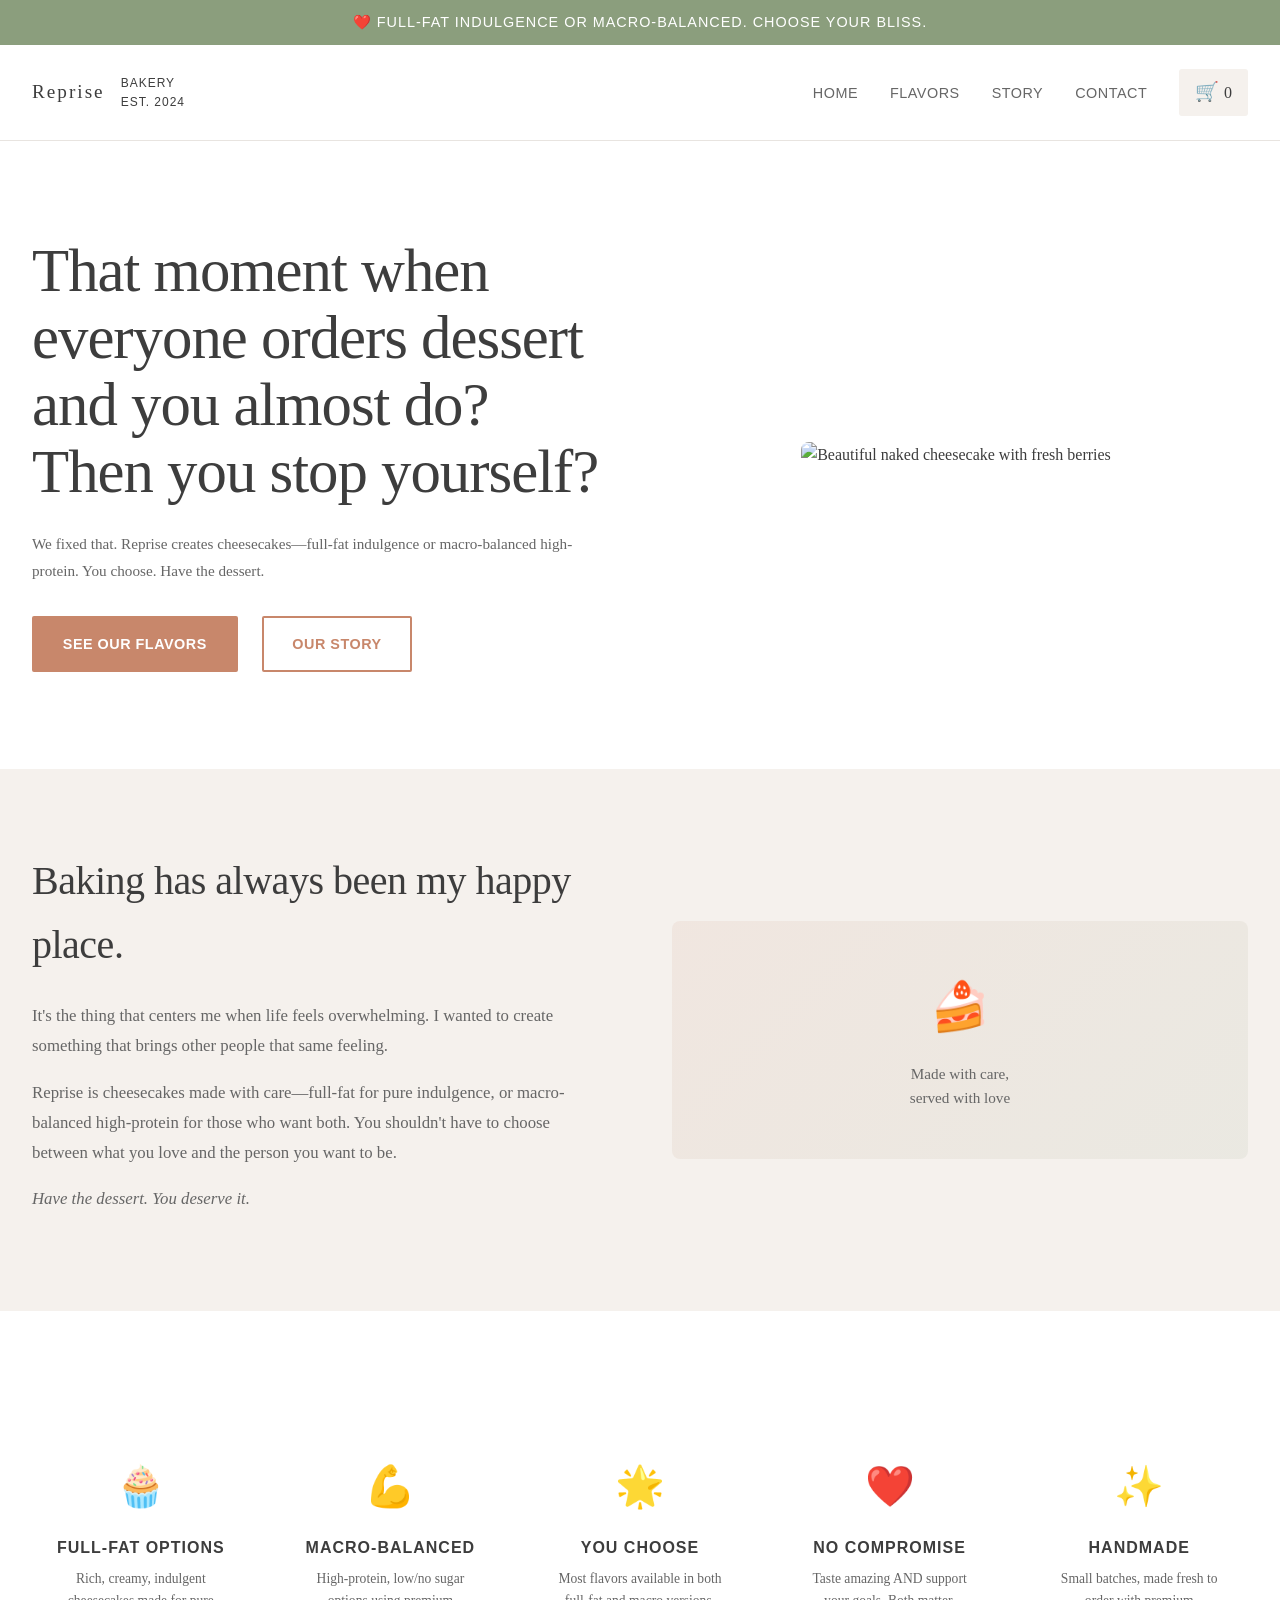
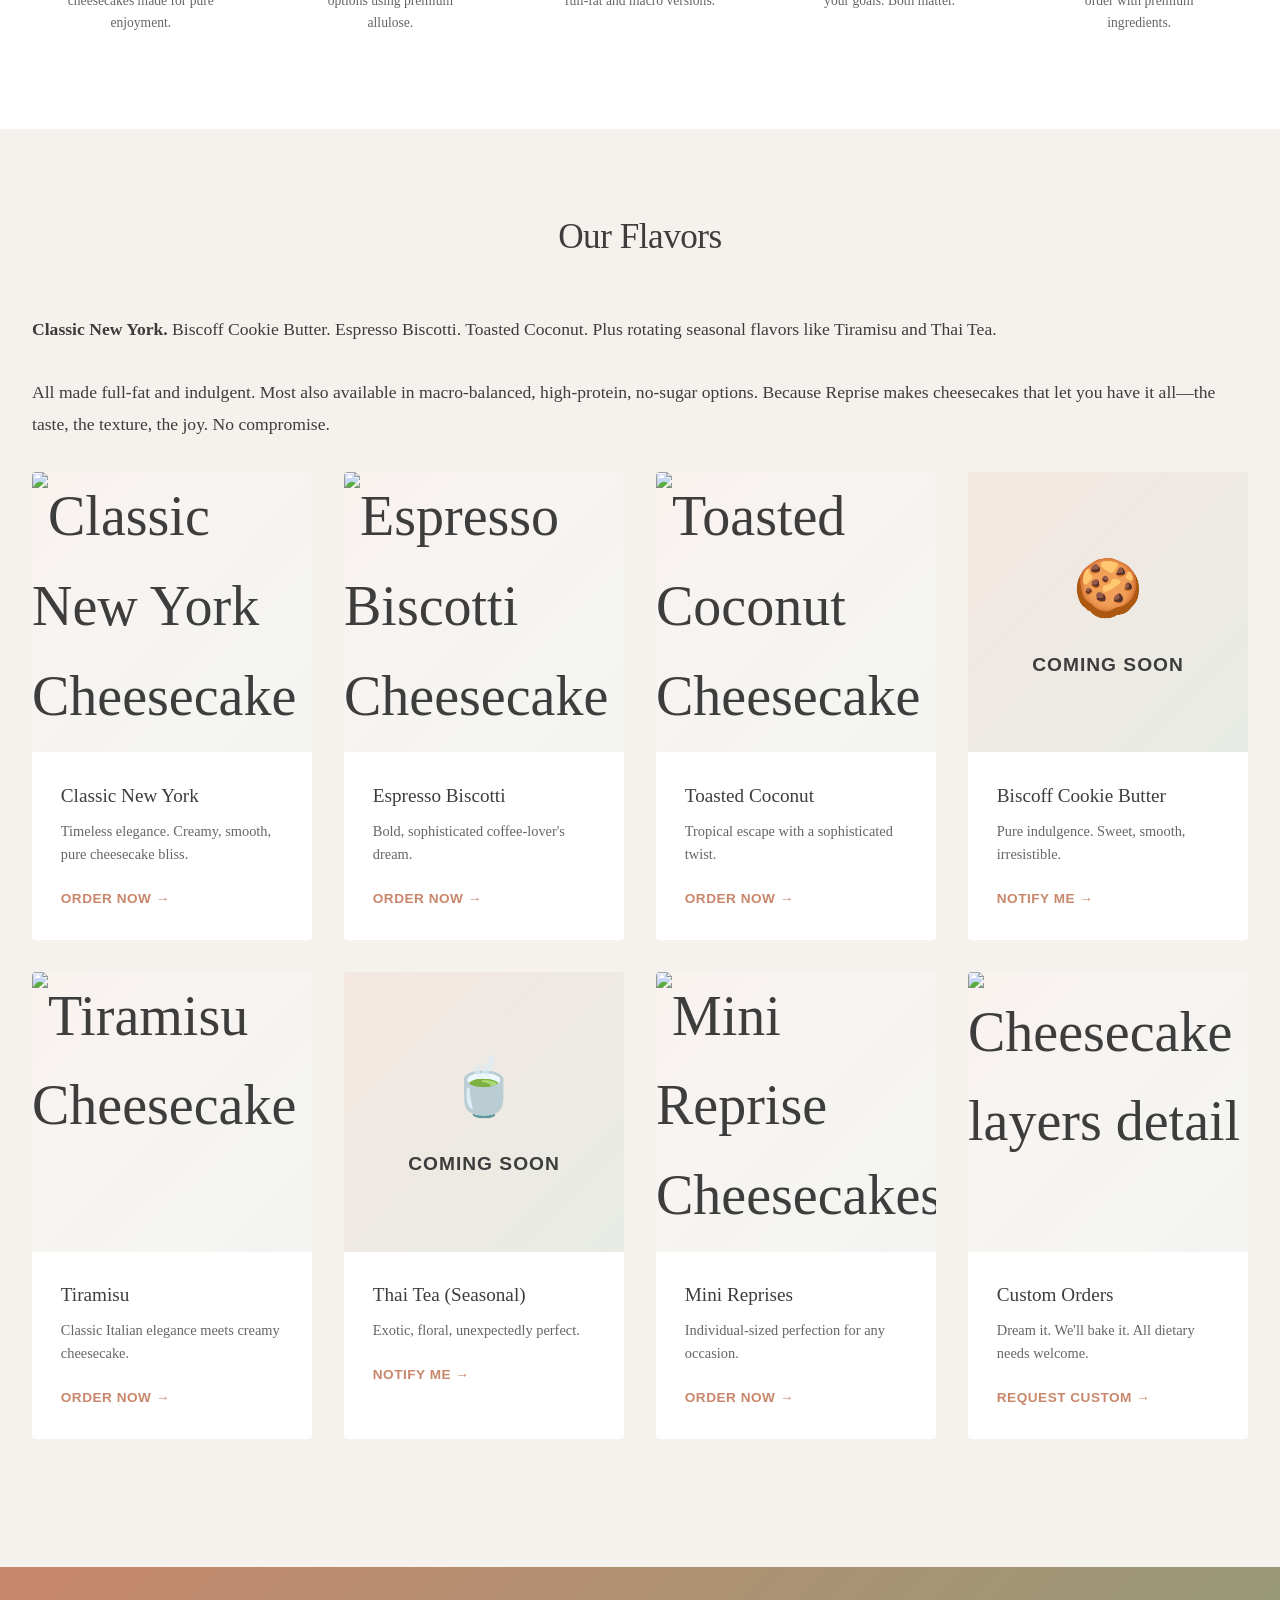
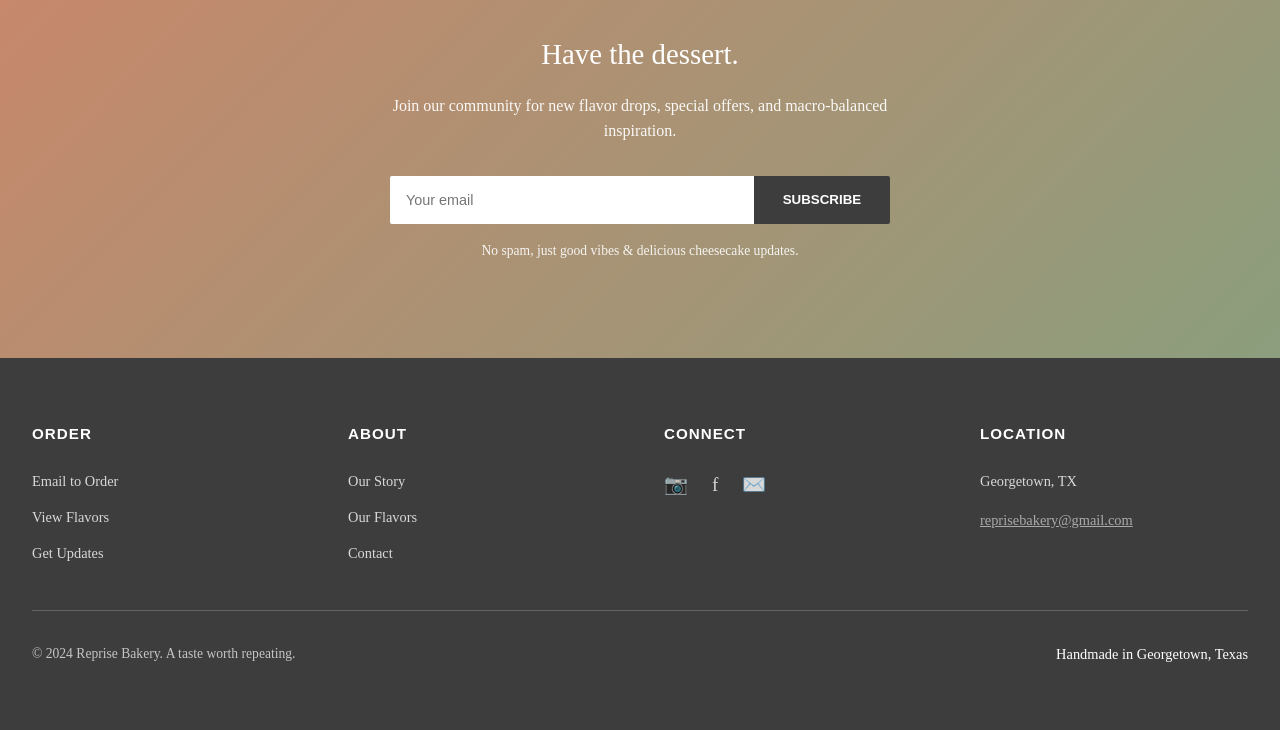
==== index.html @ 0ce5d976 "Fix: Reorganize files with correct folder structure and update image paths for GitHub Pages" ====
<!DOCTYPE html>
<html lang="en">
<head>
    <meta charset="UTF-8">
    <meta name="viewport" content="width=device-width, initial-scale=1.0">
    <title>Reprise Bakery - Macro-Balanced Cheesecakes | Georgetown, TX</title>
    <link href="https://fonts.googleapis.com/css2?family=Caveat:wght@400;700&family=Cormorant+Garamond:wght@300;400;600&family=DM+Sans:wght@400;500;600&display=swap" rel="stylesheet">
    <style>
        * {
            margin: 0;
            padding: 0;
            box-sizing: border-box;
        }

        :root {
            --cream: #F5F1ED;
            --light-sage: #A8B899;
            --sage: #8B9E7D;
            --rose-gold: #C8876B;
            --dark-brown: #3D3D3D;
            --white: #FFFFFF;
            --text-light: #666666;
            --border-light: #E8E4E0;
        }

        html {
            scroll-behavior: smooth;
        }

        body {
            font-family: 'Georgia', 'Garamond', serif;
            background-color: var(--cream);
            color: var(--dark-brown);
            line-height: 1.6;
        }

        /* Top Banner */
        .banner {
            background-color: var(--sage);
            color: var(--white);
            text-align: center;
            padding: 0.7rem;
            font-size: 0.9rem;
            letter-spacing: 1px;
            font-family: 'Trebuchet MS', sans-serif;
            text-transform: uppercase;
        }

        /* Navigation */
        nav {
            display: flex;
            justify-content: space-between;
            align-items: center;
            padding: 1.5rem 2rem;
            background-color: var(--white);
            border-bottom: 1px solid var(--border-light);
            position: sticky;
            top: 0;
            z-index: 100;
        }

        .logo-container {
            display: flex;
            align-items: center;
            gap: 1rem;
        }

        .logo {
            font-size: 1.2rem;
            font-weight: 300;
            letter-spacing: 2px;
            color: var(--dark-brown);
        }

        .logo-text {
            display: flex;
            flex-direction: column;
            font-size: 0.75rem;
            letter-spacing: 1px;
            font-family: 'Trebuchet MS', sans-serif;
        }

        nav ul {
            display: flex;
            list-style: none;
            gap: 2rem;
            align-items: center;
        }

        nav a {
            text-decoration: none;
            color: var(--text-light);
            font-size: 0.9rem;
            font-family: 'Trebuchet MS', sans-serif;
            font-weight: 500;
            letter-spacing: 0.5px;
            transition: color 0.3s ease;
            position: relative;
        }

        nav a:hover {
            color: var(--rose-gold);
        }

        .cart {
            display: flex;
            align-items: center;
            gap: 0.3rem;
            background-color: var(--cream);
            padding: 0.5rem 1rem;
            border-radius: 3px;
            cursor: pointer;
        }

        .cart-icon {
            font-size: 1.2rem;
        }

        /* Hero Section */
        .hero {
            display: grid;
            grid-template-columns: 1fr 1fr;
            align-items: center;
            gap: 3rem;
            padding: 4rem 2rem;
            max-width: 1400px;
            margin: 0 auto;
            background-color: var(--white);
        }

        .hero-text h1 {
            font-size: 3.8rem;
            font-weight: 300;
            line-height: 1.1;
            margin-bottom: 1.5rem;
            color: var(--dark-brown);
            letter-spacing: -1px;
        }

        .hero-text p {
            font-size: 0.95rem;
            color: var(--text-light);
            margin-bottom: 1.5rem;
            line-height: 1.8;
        }

        .hero-subtext {
            font-size: 0.9rem;
            font-style: italic;
            color: var(--rose-gold);
            margin-top: 1rem;
            font-family: 'Georgia', serif;
            font-weight: 300;
        }

        .hero-buttons {
            display: flex;
            gap: 1.5rem;
            margin-top: 2rem;
        }

        .btn {
            padding: 0.9rem 1.8rem;
            text-decoration: none;
            border: 2px solid;
            font-family: 'Trebuchet MS', sans-serif;
            font-weight: 600;
            font-size: 0.9rem;
            letter-spacing: 0.5px;
            cursor: pointer;
            transition: all 0.3s ease;
            border-radius: 2px;
            text-transform: uppercase;
            display: inline-block;
        }

        .btn-primary {
            background-color: var(--rose-gold);
            color: var(--white);
            border-color: var(--rose-gold);
        }

        .btn-primary:hover {
            background-color: var(--dark-brown);
            border-color: var(--dark-brown);
        }

        .btn-secondary {
            background-color: transparent;
            color: var(--rose-gold);
            border-color: var(--rose-gold);
        }

        .btn-secondary:hover {
            background-color: var(--rose-gold);
            color: var(--white);
        }

        .hero-image {
            position: relative;
            height: 500px;
            display: flex;
            align-items: center;
            justify-content: center;
        }

        .hero-image img {
            max-width: 100%;
            max-height: 100%;
            object-fit: contain;
            border-radius: 8px;
        }

        /* Story Section */
        .story-section {
            padding: 5rem 2rem;
            background-color: var(--cream);
            display: grid;
            grid-template-columns: 1fr 1fr;
            gap: 4rem;
            align-items: center;
            max-width: 1400px;
            margin: 0 auto;
        }

        .story-text h2 {
            font-size: 2.5rem;
            font-weight: 300;
            margin-bottom: 1.5rem;
            color: var(--dark-brown);
            letter-spacing: -0.5px;
        }

        .story-text p {
            color: var(--text-light);
            line-height: 1.8;
            margin-bottom: 1rem;
            font-size: 1.05rem;
        }

        .story-tagline {
            font-size: 0.95rem;
            color: var(--rose-gold);
            font-style: italic;
            margin-top: 1rem;
            font-family: 'Georgia', serif;
        }

        .story-accent {
            text-align: center;
            padding: 3rem;
            background: linear-gradient(135deg, rgba(200,135,107,0.1) 0%, rgba(139,158,125,0.1) 100%);
            border-radius: 8px;
        }

        /* Features Grid */
        .features {
            padding: 4rem 2rem;
            background-color: var(--white);
            max-width: 1400px;
            margin: 0 auto;
        }

        .features-grid {
            display: grid;
            grid-template-columns: repeat(5, 1fr);
            gap: 2rem;
            margin-top: 3rem;
        }

        .feature-box {
            text-align: center;
            padding: 2rem 1.5rem;
        }

        .feature-icon {
            font-size: 2.5rem;
            margin-bottom: 1rem;
        }

        .feature-box h3 {
            font-size: 1rem;
            font-weight: 600;
            text-transform: uppercase;
            letter-spacing: 1px;
            margin-bottom: 0.5rem;
            font-family: 'Trebuchet MS', sans-serif;
            color: var(--dark-brown);
        }

        .feature-box p {
            font-size: 0.85rem;
            color: var(--text-light);
            line-height: 1.6;
        }

        /* Products Section */
        .products-section {
            padding: 5rem 2rem;
            background-color: var(--cream);
        }

        .section-header {
            text-align: center;
            margin-bottom: 3rem;
            max-width: 700px;
            margin-left: auto;
            margin-right: auto;
        }

        .section-header h2 {
            font-size: 2.2rem;
            font-weight: 300;
            margin-bottom: 1.5rem;
            color: var(--dark-brown);
            letter-spacing: -0.5px;
        }

        .section-header p {
            font-size: 1rem;
            color: var(--text-light);
            line-height: 1.8;
        }

        .flavors-intro {
            font-size: 1.1rem;
            color: var(--dark-brown);
            line-height: 1.8;
            margin: 2rem 0;
        }

        .products-grid {
            display: grid;
            grid-template-columns: repeat(4, 1fr);
            gap: 2rem;
            max-width: 1400px;
            margin: 0 auto 3rem;
        }

        .product-card {
            background-color: var(--white);
            overflow: hidden;
            transition: transform 0.3s ease, box-shadow 0.3s ease;
            border-radius: 4px;
        }

        .product-card:hover {
            transform: translateY(-8px);
            box-shadow: 0 12px 30px rgba(0,0,0,0.1);
        }

        .product-image {
            width: 100%;
            height: 280px;
            background: linear-gradient(135deg, rgba(200,135,107,0.1) 0%, rgba(139,158,125,0.1) 100%);
            display: flex;
            align-items: center;
            justify-content: center;
            font-size: 3.5rem;
            overflow: hidden;
        }

        .product-image img {
            width: 100%;
            height: 100%;
            object-fit: cover;
        }

        .product-info {
            padding: 1.8rem;
        }

        .product-name {
            font-size: 1.2rem;
            font-weight: 400;
            color: var(--dark-brown);
            margin-bottom: 0.5rem;
        }

        .product-description {
            font-size: 0.9rem;
            color: var(--text-light);
            margin-bottom: 1.2rem;
            line-height: 1.6;
        }

        .product-link {
            color: var(--rose-gold);
            text-decoration: none;
            font-size: 0.85rem;
            font-family: 'Trebuchet MS', sans-serif;
            font-weight: 600;
            letter-spacing: 0.5px;
            text-transform: uppercase;
            transition: color 0.3s ease;
        }

        .product-link:hover {
            color: var(--dark-brown);
        }

        /* Newsletter Section */
        .newsletter {
            padding: 4rem 2rem;
            background: linear-gradient(135deg, var(--rose-gold) 0%, var(--sage) 100%);
            color: var(--white);
            text-align: center;
        }

        .newsletter-content {
            max-width: 500px;
            margin: 0 auto;
        }

        .newsletter h2 {
            font-size: 1.8rem;
            font-weight: 300;
            margin-bottom: 1rem;
        }

        .newsletter p {
            margin-bottom: 2rem;
            opacity: 0.95;
        }

        .newsletter-form {
            display: flex;
            gap: 0;
        }

        .newsletter-form input {
            flex: 1;
            padding: 1rem;
            border: none;
            border-radius: 2px 0 0 2px;
            font-size: 0.9rem;
            font-family: 'Trebuchet MS', sans-serif;
        }

        .newsletter-form button {
            padding: 1rem 1.8rem;
            background-color: var(--dark-brown);
            color: var(--white);
            border: none;
            border-radius: 0 2px 2px 0;
            cursor: pointer;
            font-weight: 600;
            font-family: 'Trebuchet MS', sans-serif;
            transition: background-color 0.3s ease;
        }

        .newsletter-form button:hover {
            background-color: rgba(0,0,0,0.8);
        }

        /* Footer */
        footer {
            background-color: var(--dark-brown);
            color: var(--white);
            padding: 4rem 2rem;
        }

        .footer-content {
            max-width: 1400px;
            margin: 0 auto;
            display: grid;
            grid-template-columns: repeat(4, 1fr);
            gap: 3rem;
            margin-bottom: 2rem;
        }

        .footer-section h4 {
            font-size: 0.95rem;
            text-transform: uppercase;
            letter-spacing: 1px;
            margin-bottom: 1.5rem;
            font-family: 'Trebuchet MS', sans-serif;
            font-weight: 600;
        }

        .footer-section ul {
            list-style: none;
        }

        .footer-section a {
            color: var(--white);
            text-decoration: none;
            font-size: 0.9rem;
            margin-bottom: 0.8rem;
            display: block;
            opacity: 0.8;
            transition: opacity 0.3s ease;
        }

        .footer-section a:hover {
            opacity: 1;
        }

        .footer-bottom {
            border-top: 1px solid rgba(255,255,255,0.2);
            padding-top: 2rem;
            display: flex;
            justify-content: space-between;
            align-items: center;
            max-width: 1400px;
            margin: 0 auto;
        }

        .footer-credit {
            font-size: 0.85rem;
            opacity: 0.7;
        }

        .social-links {
            display: flex;
            gap: 1.5rem;
        }

        .social-links a {
            color: var(--white);
            font-size: 1.2rem;
            transition: color 0.3s ease;
            text-decoration: none;
        }

        .social-links a:hover {
            color: var(--rose-gold);
        }

        /* Responsive */
        @media (max-width: 1024px) {
            .features-grid {
                grid-template-columns: repeat(3, 1fr);
            }

            .products-grid {
                grid-template-columns: repeat(2, 1fr);
            }

            .story-section {
                grid-template-columns: 1fr;
            }
        }

        @media (max-width: 768px) {
            nav ul {
                gap: 1rem;
                font-size: 0.85rem;
            }

            nav a {
                font-size: 0.8rem;
            }

            .hero {
                grid-template-columns: 1fr;
                padding: 2rem 1rem;
            }

            .hero-text h1 {
                font-size: 2.2rem;
            }

            .story-section {
                grid-template-columns: 1fr;
            }

            .features-grid {
                grid-template-columns: repeat(2, 1fr);
            }

            .products-grid {
                grid-template-columns: 1fr;
            }

            .footer-content {
                grid-template-columns: repeat(2, 1fr);
            }

            .newsletter-form {
                flex-direction: column;
            }

            .newsletter-form input,
            .newsletter-form button {
                border-radius: 2px;
            }
        }

        @media (max-width: 480px) {
            nav {
                flex-direction: column;
                gap: 1rem;
                padding: 1rem;
            }

            nav ul {
                flex-direction: column;
                gap: 0.5rem;
            }

            .hero-text h1 {
                font-size: 1.8rem;
            }

            .features-grid {
                grid-template-columns: 1fr;
            }

            .footer-content {
                grid-template-columns: 1fr;
            }

            .footer-bottom {
                flex-direction: column;
                gap: 1rem;
                text-align: center;
            }
        }
    </style>
</head>
<body>
    <!-- Banner -->
    <div class="banner">
        ❤️ FULL-FAT INDULGENCE OR MACRO-BALANCED. CHOOSE YOUR BLISS.
    </div>

    <!-- Navigation -->
    <nav>
        <div class="logo-container">
            <div class="logo">Reprise</div>
            <div class="logo-text">
                <span>BAKERY</span>
                <span>EST. 2024</span>
            </div>
        </div>
        <ul>
            <li><a href="#home">HOME</a></li>
            <li><a href="#flavors">FLAVORS</a></li>
            <li><a href="#story">STORY</a></li>
            <li><a href="#contact">CONTACT</a></li>
            <li><div class="cart"><span class="cart-icon">🛒</span> <span>0</span></div></li>
        </ul>
    </nav>

    <!-- Hero Section -->
    <section class="hero" id="home">
        <div class="hero-text">
            <h1>That moment when everyone orders dessert and you almost do?<br>Then you stop yourself?</h1>
            <p>We fixed that. Reprise creates cheesecakes—full-fat indulgence or macro-balanced high-protein. You choose. Have the dessert.</p>
            <div class="hero-buttons">
                <a href="#flavors" class="btn btn-primary">See Our Flavors</a>
                <a href="#story" class="btn btn-secondary">Our Story</a>
            </div>
        </div>
        <div class="hero-image">
            <img src="/reprise-bakery/images/hero-cheesecake.png" alt="Beautiful naked cheesecake with fresh berries">
        </div>
    </section>

    <!-- Story Section -->
    <section class="story-section" id="story">
        <div class="story-text">
            <h2>Baking has always been my happy place.</h2>
            <p>It's the thing that centers me when life feels overwhelming. I wanted to create something that brings other people that same feeling.</p>
            <p>Reprise is cheesecakes made with care—full-fat for pure indulgence, or macro-balanced high-protein for those who want both. You shouldn't have to choose between what you love and the person you want to be.</p>
            <p class="story-tagline">Have the dessert. You deserve it.</p>
        </div>
        <div class="story-accent">
            <div style="font-size: 3rem; margin-bottom: 1rem;">🍰</div>
            <p style="color: var(--text-light); font-size: 0.95rem;">Made with care,<br>served with love</p>
        </div>
    </section>

    <!-- Features Grid -->
    <section class="features">
        <div class="features-grid">
            <div class="feature-box">
                <div class="feature-icon">🧁</div>
                <h3>Full-Fat Options</h3>
                <p>Rich, creamy, indulgent cheesecakes made for pure enjoyment.</p>
            </div>
            <div class="feature-box">
                <div class="feature-icon">💪</div>
                <h3>Macro-Balanced</h3>
                <p>High-protein, low/no sugar options using premium allulose.</p>
            </div>
            <div class="feature-box">
                <div class="feature-icon">🌟</div>
                <h3>You Choose</h3>
                <p>Most flavors available in both full-fat and macro versions.</p>
            </div>
            <div class="feature-box">
                <div class="feature-icon">❤️</div>
                <h3>No Compromise</h3>
                <p>Taste amazing AND support your goals. Both matter.</p>
            </div>
            <div class="feature-box">
                <div class="feature-icon">✨</div>
                <h3>Handmade</h3>
                <p>Small batches, made fresh to order with premium ingredients.</p>
            </div>
        </div>
    </section>

    <!-- Products Section -->
    <section class="products-section" id="flavors">
        <div class="section-header">
            <h2>Our Flavors</h2>
        </div>

        <div class="flavors-intro">
            <strong>Classic New York.</strong> Biscoff Cookie Butter. Espresso Biscotti. Toasted Coconut. Plus rotating seasonal flavors like Tiramisu and Thai Tea.<br><br>
            All made full-fat and indulgent. Most also available in macro-balanced, high-protein, no-sugar options. Because Reprise makes cheesecakes that let you have it all—the taste, the texture, the joy. No compromise.
        </div>

        <div class="products-grid">
            <div class="product-card">
                <div class="product-image">
                    <img src="/reprise-bakery/images/classic-ny.jpg" alt="Classic New York Cheesecake">
                </div>
                <div class="product-info">
                    <div class="product-name">Classic New York</div>
                    <div class="product-description">Timeless elegance. Creamy, smooth, pure cheesecake bliss.</div>
                    <a href="mailto:reprisebakery@gmail.com" class="product-link">ORDER NOW →</a>
                </div>
            </div>

            <div class="product-card">
                <div class="product-image">
                    <img src="/reprise-bakery/images/espresso-biscotti.jpg" alt="Espresso Biscotti Cheesecake">
                </div>
                <div class="product-info">
                    <div class="product-name">Espresso Biscotti</div>
                    <div class="product-description">Bold, sophisticated coffee-lover's dream.</div>
                    <a href="mailto:reprisebakery@gmail.com" class="product-link">ORDER NOW →</a>
                </div>
            </div>

            <div class="product-card">
                <div class="product-image">
                    <img src="/reprise-bakery/images/toasted-coconut.jpg" alt="Toasted Coconut Cheesecake">
                </div>
                <div class="product-info">
                    <div class="product-name">Toasted Coconut</div>
                    <div class="product-description">Tropical escape with a sophisticated twist.</div>
                    <a href="mailto:reprisebakery@gmail.com" class="product-link">ORDER NOW →</a>
                </div>
            </div>

            <div class="product-card">
                <div class="product-image" style="background: linear-gradient(135deg, rgba(200,135,107,0.2) 0%, rgba(139,158,125,0.2) 100%); display: flex; flex-direction: column; align-items: center; justify-content: center; gap: 1rem;">
                    <div style="font-size: 3.5rem;">🍪</div>
                    <div style="font-size: 1.2rem; font-weight: 600; color: var(--dark-brown); text-align: center; font-family: 'Trebuchet MS', sans-serif; letter-spacing: 1px;">COMING SOON</div>
                </div>
                <div class="product-info">
                    <div class="product-name">Biscoff Cookie Butter</div>
                    <div class="product-description">Pure indulgence. Sweet, smooth, irresistible.</div>
                    <a href="mailto:reprisebakery@gmail.com" class="product-link">NOTIFY ME →</a>
                </div>
            </div>

            <div class="product-card">
                <div class="product-image">
                    <img src="/reprise-bakery/images/tiramisu.jpg" alt="Tiramisu Cheesecake">
                </div>
                <div class="product-info">
                    <div class="product-name">Tiramisu</div>
                    <div class="product-description">Classic Italian elegance meets creamy cheesecake.</div>
                    <a href="mailto:reprisebakery@gmail.com" class="product-link">ORDER NOW →</a>
                </div>
            </div>

            <div class="product-card">
                <div class="product-image" style="background: linear-gradient(135deg, rgba(200,135,107,0.2) 0%, rgba(139,158,125,0.2) 100%); display: flex; flex-direction: column; align-items: center; justify-content: center; gap: 1rem;">
                    <div style="font-size: 3.5rem;">🍵</div>
                    <div style="font-size: 1.2rem; font-weight: 600; color: var(--dark-brown); text-align: center; font-family: 'Trebuchet MS', sans-serif; letter-spacing: 1px;">COMING SOON</div>
                </div>
                <div class="product-info">
                    <div class="product-name">Thai Tea (Seasonal)</div>
                    <div class="product-description">Exotic, floral, unexpectedly perfect.</div>
                    <a href="mailto:reprisebakery@gmail.com" class="product-link">NOTIFY ME →</a>
                </div>
            </div>

            <div class="product-card">
                <div class="product-image">
                    <img src="/reprise-bakery/images/minis.jpg" alt="Mini Reprise Cheesecakes">
                </div>
                <div class="product-info">
                    <div class="product-name">Mini Reprises</div>
                    <div class="product-description">Individual-sized perfection for any occasion.</div>
                    <a href="mailto:reprisebakery@gmail.com" class="product-link">ORDER NOW →</a>
                </div>
            </div>

            <div class="product-card">
                <div class="product-image">
                    <img src="/reprise-bakery/images/texture-close-up.jpg" alt="Cheesecake layers detail">
                </div>
                <div class="product-info">
                    <div class="product-name">Custom Orders</div>
                    <div class="product-description">Dream it. We'll bake it. All dietary needs welcome.</div>
                    <a href="mailto:reprisebakery@gmail.com" class="product-link">REQUEST CUSTOM →</a>
                </div>
            </div>
        </div>
    </section>

    <!-- Newsletter -->
    <section class="newsletter" id="contact">
        <div class="newsletter-content">
            <h2>Have the dessert.</h2>
            <p>Join our community for new flavor drops, special offers, and macro-balanced inspiration.</p>
            <form class="newsletter-form" onsubmit="event.preventDefault(); alert('Thank you for subscribing! Check your email.'); this.reset();">
                <input type="email" placeholder="Your email" required>
                <button type="submit">SUBSCRIBE</button>
            </form>
            <p style="font-size: 0.85rem; margin-top: 1rem; opacity: 0.9;">No spam, just good vibes & delicious cheesecake updates.</p>
        </div>
    </section>

    <!-- Footer -->
    <footer>
        <div class="footer-content">
            <div class="footer-section">
                <h4>ORDER</h4>
                <ul>
                    <li><a href="mailto:reprisebakery@gmail.com">Email to Order</a></li>
                    <li><a href="#flavors">View Flavors</a></li>
                    <li><a href="#contact">Get Updates</a></li>
                </ul>
            </div>
            <div class="footer-section">
                <h4>ABOUT</h4>
                <ul>
                    <li><a href="#story">Our Story</a></li>
                    <li><a href="#flavors">Our Flavors</a></li>
                    <li><a href="mailto:reprisebakery@gmail.com">Contact</a></li>
                </ul>
            </div>
            <div class="footer-section">
                <h4>CONNECT</h4>
                <div class="social-links">
                    <a href="https://instagram.com/reprisebakery" target="_blank" title="Instagram">📷</a>
                    <a href="https://facebook.com/reprisebakery" target="_blank" title="Facebook">f</a>
                    <a href="mailto:reprisebakery@gmail.com" title="Email">✉️</a>
                </div>
            </div>
            <div class="footer-section">
                <h4>LOCATION</h4>
                <p style="font-size: 0.9rem; opacity: 0.8;">Georgetown, TX</p>
                <p style="font-size: 0.85rem; opacity: 0.7; margin-top: 1rem;">
                    <a href="mailto:reprisebakery@gmail.com" style="color: var(--white); text-decoration: underline;">reprisebakery@gmail.com</a>
                </p>
            </div>
        </div>

        <div class="footer-bottom">
            <div class="footer-credit">© 2024 Reprise Bakery. A taste worth repeating.</div>
            <div style="font-size: 0.9rem;">Handmade in Georgetown, Texas</div>
        </div>
    </footer>

</body>
</html>
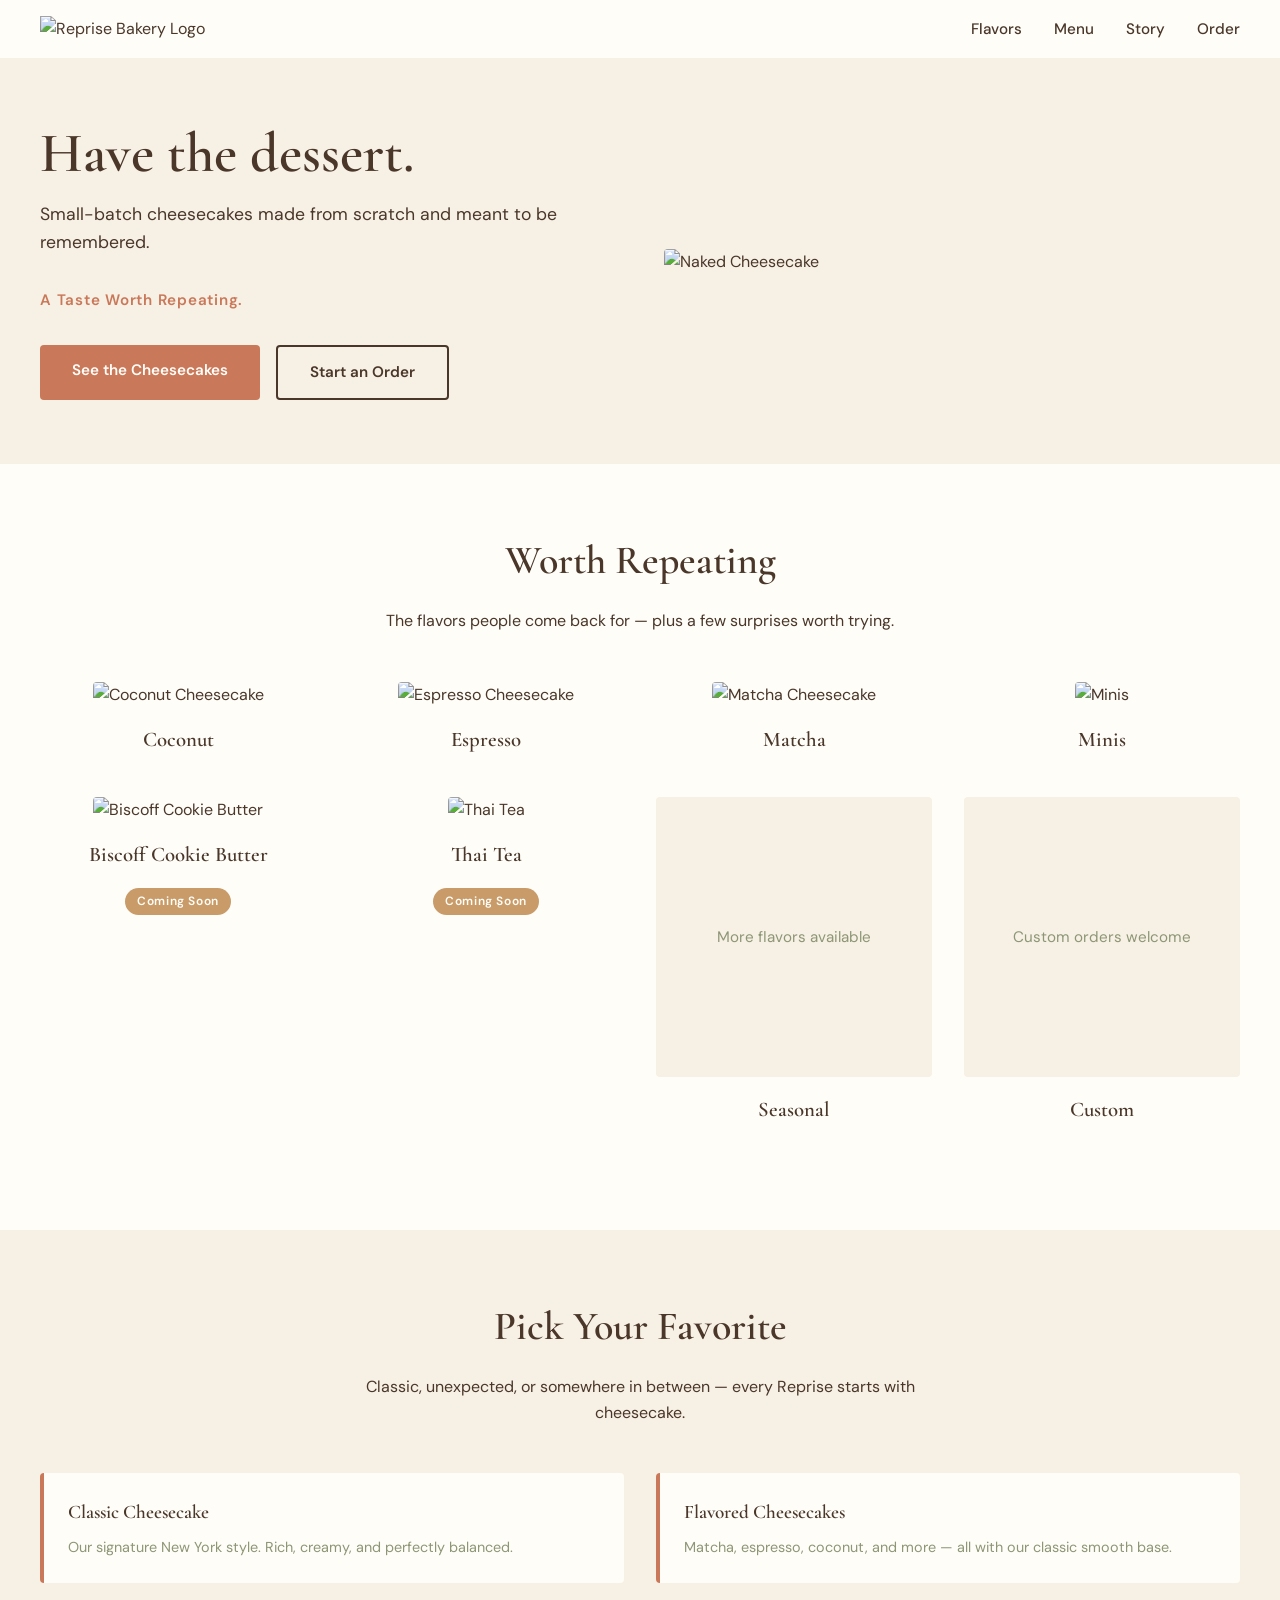
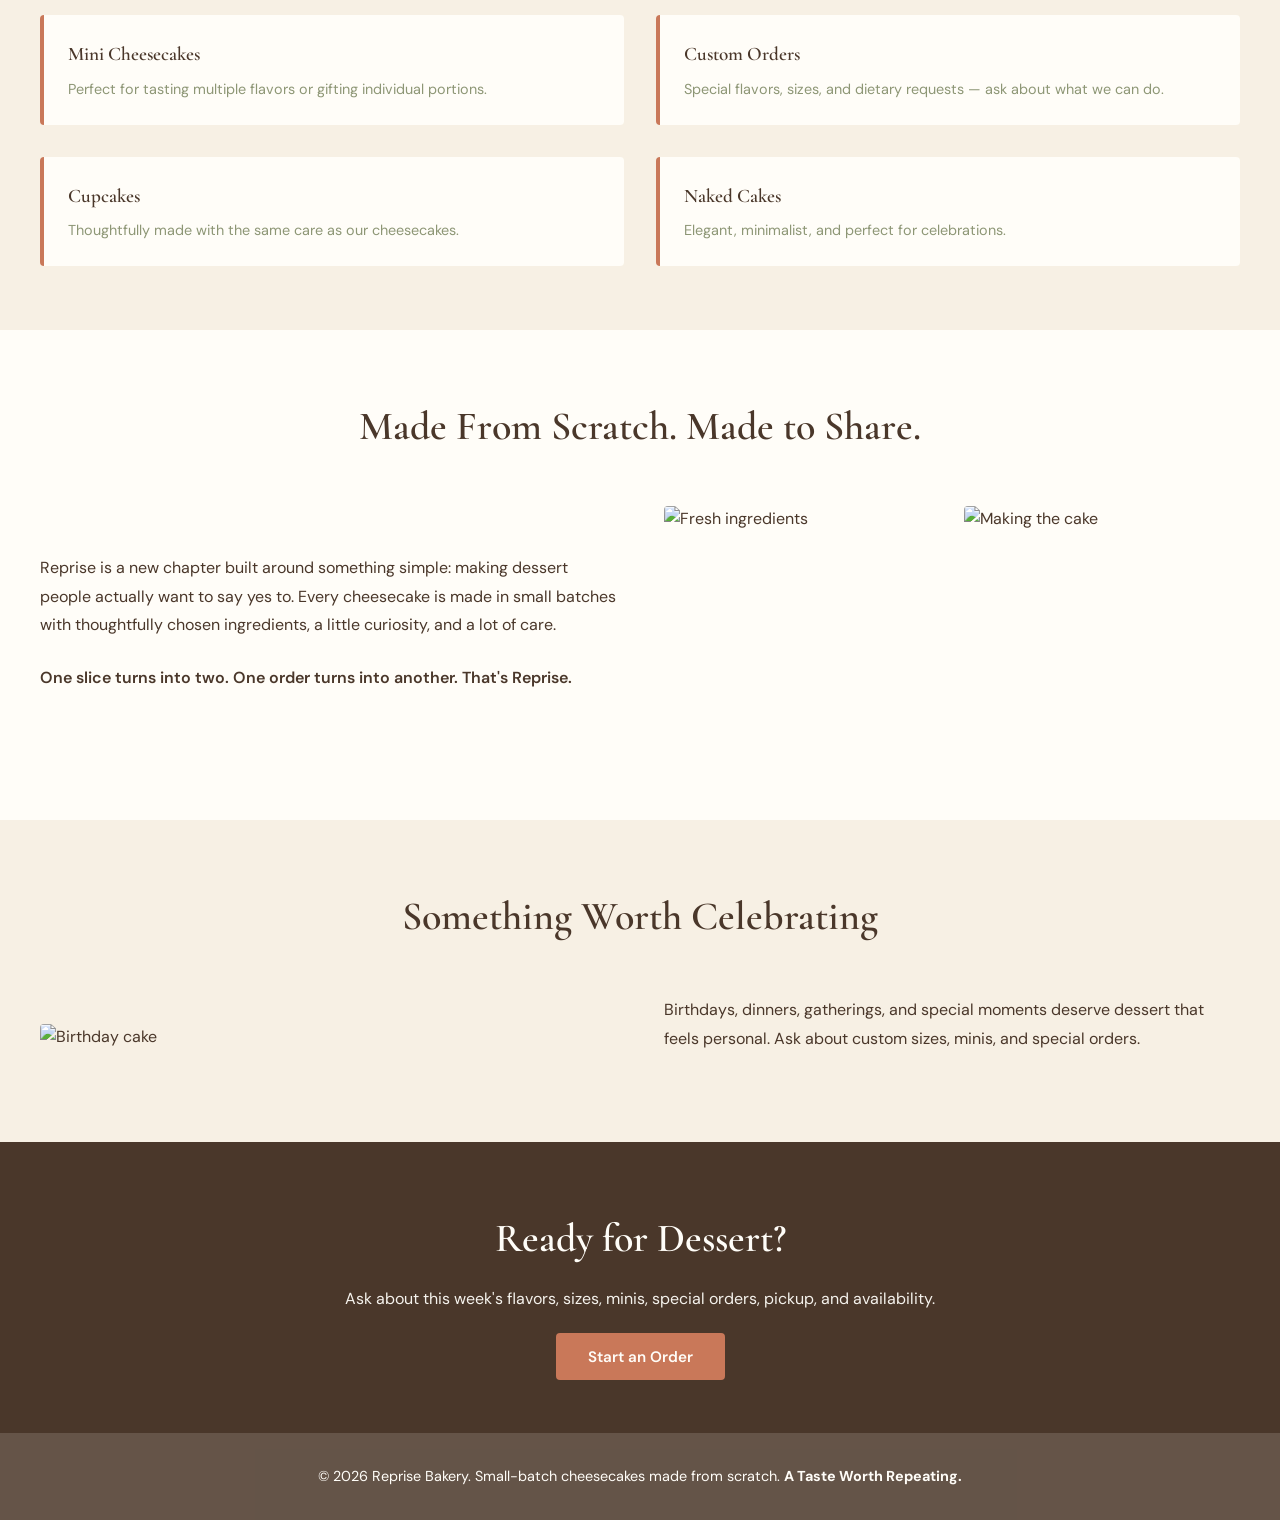
==== commit 71a7ea6e: "Add files via upload" ====
--- a/index.html
+++ b/index.html
@@ -3,864 +3,632 @@
 <head>
     <meta charset="UTF-8">
     <meta name="viewport" content="width=device-width, initial-scale=1.0">
-    <title>Reprise Bakery - Macro-Balanced Cheesecakes | Georgetown, TX</title>
-    <link href="https://fonts.googleapis.com/css2?family=Caveat:wght@400;700&family=Cormorant+Garamond:wght@300;400;600&family=DM+Sans:wght@400;500;600&display=swap" rel="stylesheet">
+    <title>Reprise Bakery | Small-Batch Cheesecakes</title>
+    <link rel="preconnect" href="https://fonts.googleapis.com">
+    <link rel="preconnect" href="https://fonts.gstatic.com" crossorigin>
+    <link href="https://fonts.googleapis.com/css2?family=Cormorant+Garamond:wght@500;600&family=DM+Sans:wght@400;500;600&display=swap" rel="stylesheet">
     <style>
+        :root {
+            --reprise-brown: #4A372A;
+            --reprise-terracotta: #C97859;
+            --reprise-sage: #8D9675;
+            --reprise-caramel: #C89B68;
+            --reprise-cream: #F7F0E4;
+            --reprise-white: #FFFDF8;
+        }
+
         * {
             margin: 0;
             padding: 0;
             box-sizing: border-box;
         }
 
-        :root {
-            --cream: #F5F1ED;
-            --light-sage: #A8B899;
-            --sage: #8B9E7D;
-            --rose-gold: #C8876B;
-            --dark-brown: #3D3D3D;
-            --white: #FFFFFF;
-            --text-light: #666666;
-            --border-light: #E8E4E0;
-        }
-
-        html {
-            scroll-behavior: smooth;
-        }
-
         body {
-            font-family: 'Georgia', 'Garamond', serif;
-            background-color: var(--cream);
-            color: var(--dark-brown);
+            font-family: 'DM Sans', sans-serif;
+            color: var(--reprise-brown);
+            background-color: var(--reprise-white);
             line-height: 1.6;
         }
 
-        /* Top Banner */
-        .banner {
-            background-color: var(--sage);
-            color: var(--white);
-            text-align: center;
-            padding: 0.7rem;
-            font-size: 0.9rem;
-            letter-spacing: 1px;
-            font-family: 'Trebuchet MS', sans-serif;
-            text-transform: uppercase;
-        }
-
-        /* Navigation */
+        /* HEADER & NAVIGATION */
+        header {
+            background-color: var(--reprise-white);
+            border-bottom: 1px solid var(--reprise-cream);
+            padding: 1rem 2rem;
+            position: sticky;
+            top: 0;
+            z-index: 100;
+        }
+
         nav {
+            max-width: 1200px;
+            margin: 0 auto;
             display: flex;
             justify-content: space-between;
             align-items: center;
-            padding: 1.5rem 2rem;
-            background-color: var(--white);
-            border-bottom: 1px solid var(--border-light);
-            position: sticky;
-            top: 0;
-            z-index: 100;
-        }
-
-        .logo-container {
+        }
+
+        .logo img {
+            height: 60px;
+            width: auto;
+        }
+
+        .nav-links {
             display: flex;
-            align-items: center;
-            gap: 1rem;
-        }
-
-        .logo {
-            font-size: 1.2rem;
-            font-weight: 300;
-            letter-spacing: 2px;
-            color: var(--dark-brown);
-        }
-
-        .logo-text {
-            display: flex;
-            flex-direction: column;
-            font-size: 0.75rem;
-            letter-spacing: 1px;
-            font-family: 'Trebuchet MS', sans-serif;
-        }
-
-        nav ul {
-            display: flex;
+            gap: 2rem;
             list-style: none;
-            gap: 2rem;
-            align-items: center;
-        }
-
-        nav a {
+        }
+
+        .nav-links a {
             text-decoration: none;
-            color: var(--text-light);
-            font-size: 0.9rem;
-            font-family: 'Trebuchet MS', sans-serif;
+            color: var(--reprise-brown);
             font-weight: 500;
-            letter-spacing: 0.5px;
+            font-size: 0.95rem;
             transition: color 0.3s ease;
-            position: relative;
-        }
-
-        nav a:hover {
-            color: var(--rose-gold);
-        }
-
-        .cart {
-            display: flex;
-            align-items: center;
-            gap: 0.3rem;
-            background-color: var(--cream);
-            padding: 0.5rem 1rem;
-            border-radius: 3px;
-            cursor: pointer;
-        }
-
-        .cart-icon {
-            font-size: 1.2rem;
-        }
-
-        /* Hero Section */
+        }
+
+        .nav-links a:hover {
+            color: var(--reprise-terracotta);
+        }
+
+        /* HERO SECTION */
         .hero {
+            background-color: var(--reprise-cream);
+            padding: 4rem 2rem;
+        }
+
+        .hero-container {
+            max-width: 1200px;
+            margin: 0 auto;
             display: grid;
             grid-template-columns: 1fr 1fr;
+            gap: 3rem;
             align-items: center;
-            gap: 3rem;
-            padding: 4rem 2rem;
-            max-width: 1400px;
-            margin: 0 auto;
-            background-color: var(--white);
         }
 
         .hero-text h1 {
-            font-size: 3.8rem;
-            font-weight: 300;
+            font-family: 'Cormorant Garamond', serif;
+            font-size: 3.5rem;
+            font-weight: 600;
+            color: var(--reprise-brown);
+            margin-bottom: 1rem;
             line-height: 1.1;
-            margin-bottom: 1.5rem;
-            color: var(--dark-brown);
-            letter-spacing: -1px;
         }
 
         .hero-text p {
+            font-size: 1.1rem;
+            color: var(--reprise-brown);
+            margin-bottom: 2rem;
+            font-weight: 400;
+        }
+
+        .brand-line {
             font-size: 0.95rem;
-            color: var(--text-light);
-            margin-bottom: 1.5rem;
-            line-height: 1.8;
-        }
-
-        .hero-subtext {
-            font-size: 0.9rem;
-            font-style: italic;
-            color: var(--rose-gold);
-            margin-top: 1rem;
-            font-family: 'Georgia', serif;
-            font-weight: 300;
-        }
-
-        .hero-buttons {
+            color: var(--reprise-terracotta);
+            font-weight: 600;
+            letter-spacing: 0.05em;
+            margin-bottom: 2rem;
+        }
+
+        .hero-ctas {
             display: flex;
-            gap: 1.5rem;
-            margin-top: 2rem;
+            gap: 1rem;
         }
 
         .btn {
-            padding: 0.9rem 1.8rem;
+            padding: 0.85rem 2rem;
             text-decoration: none;
-            border: 2px solid;
-            font-family: 'Trebuchet MS', sans-serif;
-            font-weight: 600;
-            font-size: 0.9rem;
-            letter-spacing: 0.5px;
+            font-weight: 600;
+            font-size: 0.95rem;
+            border: none;
             cursor: pointer;
             transition: all 0.3s ease;
-            border-radius: 2px;
-            text-transform: uppercase;
-            display: inline-block;
+            border-radius: 4px;
         }
 
         .btn-primary {
-            background-color: var(--rose-gold);
-            color: var(--white);
-            border-color: var(--rose-gold);
+            background-color: var(--reprise-terracotta);
+            color: var(--reprise-white);
         }
 
         .btn-primary:hover {
-            background-color: var(--dark-brown);
-            border-color: var(--dark-brown);
+            background-color: #b86845;
+            transform: translateY(-2px);
         }
 
         .btn-secondary {
             background-color: transparent;
-            color: var(--rose-gold);
-            border-color: var(--rose-gold);
+            color: var(--reprise-brown);
+            border: 2px solid var(--reprise-brown);
         }
 
         .btn-secondary:hover {
-            background-color: var(--rose-gold);
-            color: var(--white);
-        }
-
-        .hero-image {
-            position: relative;
-            height: 500px;
-            display: flex;
-            align-items: center;
-            justify-content: center;
+            background-color: var(--reprise-brown);
+            color: var(--reprise-white);
         }
 
         .hero-image img {
-            max-width: 100%;
-            max-height: 100%;
-            object-fit: contain;
-            border-radius: 8px;
-        }
-
-        /* Story Section */
-        .story-section {
-            padding: 5rem 2rem;
-            background-color: var(--cream);
-            display: grid;
-            grid-template-columns: 1fr 1fr;
-            gap: 4rem;
-            align-items: center;
-            max-width: 1400px;
+            width: 100%;
+            height: auto;
+            border-radius: 4px;
+        }
+
+        /* FEATURED FLAVORS SECTION */
+        section {
+            padding: 4rem 2rem;
+        }
+
+        .section-container {
+            max-width: 1200px;
             margin: 0 auto;
-        }
-
-        .story-text h2 {
-            font-size: 2.5rem;
-            font-weight: 300;
-            margin-bottom: 1.5rem;
-            color: var(--dark-brown);
-            letter-spacing: -0.5px;
-        }
-
-        .story-text p {
-            color: var(--text-light);
-            line-height: 1.8;
-            margin-bottom: 1rem;
-            font-size: 1.05rem;
-        }
-
-        .story-tagline {
-            font-size: 0.95rem;
-            color: var(--rose-gold);
-            font-style: italic;
-            margin-top: 1rem;
-            font-family: 'Georgia', serif;
-        }
-
-        .story-accent {
-            text-align: center;
-            padding: 3rem;
-            background: linear-gradient(135deg, rgba(200,135,107,0.1) 0%, rgba(139,158,125,0.1) 100%);
-            border-radius: 8px;
-        }
-
-        /* Features Grid */
-        .features {
-            padding: 4rem 2rem;
-            background-color: var(--white);
-            max-width: 1400px;
-            margin: 0 auto;
-        }
-
-        .features-grid {
-            display: grid;
-            grid-template-columns: repeat(5, 1fr);
-            gap: 2rem;
-            margin-top: 3rem;
-        }
-
-        .feature-box {
-            text-align: center;
-            padding: 2rem 1.5rem;
-        }
-
-        .feature-icon {
-            font-size: 2.5rem;
-            margin-bottom: 1rem;
-        }
-
-        .feature-box h3 {
-            font-size: 1rem;
-            font-weight: 600;
-            text-transform: uppercase;
-            letter-spacing: 1px;
-            margin-bottom: 0.5rem;
-            font-family: 'Trebuchet MS', sans-serif;
-            color: var(--dark-brown);
-        }
-
-        .feature-box p {
-            font-size: 0.85rem;
-            color: var(--text-light);
-            line-height: 1.6;
-        }
-
-        /* Products Section */
-        .products-section {
-            padding: 5rem 2rem;
-            background-color: var(--cream);
         }
 
         .section-header {
             text-align: center;
             margin-bottom: 3rem;
-            max-width: 700px;
-            margin-left: auto;
-            margin-right: auto;
         }
 
         .section-header h2 {
-            font-size: 2.2rem;
-            font-weight: 300;
-            margin-bottom: 1.5rem;
-            color: var(--dark-brown);
-            letter-spacing: -0.5px;
+            font-family: 'Cormorant Garamond', serif;
+            font-size: 2.5rem;
+            color: var(--reprise-brown);
+            margin-bottom: 1rem;
+            font-weight: 600;
         }
 
         .section-header p {
             font-size: 1rem;
-            color: var(--text-light);
-            line-height: 1.8;
-        }
-
-        .flavors-intro {
-            font-size: 1.1rem;
-            color: var(--dark-brown);
-            line-height: 1.8;
-            margin: 2rem 0;
-        }
-
-        .products-grid {
+            color: var(--reprise-brown);
+            max-width: 600px;
+            margin: 0 auto;
+        }
+
+        .flavors-grid {
             display: grid;
             grid-template-columns: repeat(4, 1fr);
             gap: 2rem;
-            max-width: 1400px;
-            margin: 0 auto 3rem;
-        }
-
-        .product-card {
-            background-color: var(--white);
-            overflow: hidden;
-            transition: transform 0.3s ease, box-shadow 0.3s ease;
-            border-radius: 4px;
-        }
-
-        .product-card:hover {
+            margin-bottom: 2rem;
+        }
+
+        .flavor-card {
+            text-align: center;
+            transition: transform 0.3s ease;
+        }
+
+        .flavor-card:hover {
             transform: translateY(-8px);
-            box-shadow: 0 12px 30px rgba(0,0,0,0.1);
-        }
-
-        .product-image {
+        }
+
+        .flavor-image {
             width: 100%;
             height: 280px;
-            background: linear-gradient(135deg, rgba(200,135,107,0.1) 0%, rgba(139,158,125,0.1) 100%);
-            display: flex;
+            object-fit: cover;
+            border-radius: 4px;
+            margin-bottom: 1rem;
+        }
+
+        .flavor-card h3 {
+            font-family: 'Cormorant Garamond', serif;
+            font-size: 1.3rem;
+            color: var(--reprise-brown);
+            margin-bottom: 0.5rem;
+            font-weight: 600;
+        }
+
+        .flavor-card p {
+            font-size: 0.9rem;
+            color: var(--reprise-sage);
+        }
+
+        .ai-preview-badge {
+            display: inline-block;
+            background-color: var(--reprise-caramel);
+            color: var(--reprise-white);
+            padding: 0.25rem 0.75rem;
+            font-size: 0.75rem;
+            font-weight: 600;
+            border-radius: 20px;
+            margin-top: 0.5rem;
+            letter-spacing: 0.05em;
+        }
+
+        /* FULL MENU SECTION */
+        .menu-section {
+            background-color: var(--reprise-cream);
+        }
+
+        .menu-list {
+            display: grid;
+            grid-template-columns: repeat(2, 1fr);
+            gap: 2rem;
+            margin-top: 2rem;
+        }
+
+        .menu-item {
+            background-color: var(--reprise-white);
+            padding: 1.5rem;
+            border-radius: 4px;
+            border-left: 4px solid var(--reprise-terracotta);
+        }
+
+        .menu-item h3 {
+            font-family: 'Cormorant Garamond', serif;
+            font-size: 1.2rem;
+            color: var(--reprise-brown);
+            margin-bottom: 0.5rem;
+            font-weight: 600;
+        }
+
+        .menu-item p {
+            font-size: 0.9rem;
+            color: var(--reprise-sage);
+        }
+
+        /* STORY SECTION */
+        .story-section {
+            background-color: var(--reprise-white);
+        }
+
+        .story-grid {
+            display: grid;
+            grid-template-columns: 1fr 1fr;
+            gap: 3rem;
             align-items: center;
-            justify-content: center;
-            font-size: 3.5rem;
-            overflow: hidden;
-        }
-
-        .product-image img {
+            margin-top: 2rem;
+        }
+
+        .story-text h3 {
+            font-family: 'Cormorant Garamond', serif;
+            font-size: 1.8rem;
+            color: var(--reprise-brown);
+            margin-bottom: 1rem;
+            font-weight: 600;
+        }
+
+        .story-text p {
+            font-size: 1rem;
+            color: var(--reprise-brown);
+            margin-bottom: 1rem;
+            line-height: 1.8;
+        }
+
+        .story-secondary {
+            color: var(--reprise-terracotta);
+            font-weight: 600;
+            font-size: 1rem;
+            margin-top: 1.5rem;
+            line-height: 1.8;
+        }
+
+        .story-images {
+            display: grid;
+            grid-template-columns: 1fr 1fr;
+            gap: 1.5rem;
+        }
+
+        .story-images img {
             width: 100%;
-            height: 100%;
+            height: 250px;
             object-fit: cover;
-        }
-
-        .product-info {
-            padding: 1.8rem;
-        }
-
-        .product-name {
-            font-size: 1.2rem;
-            font-weight: 400;
-            color: var(--dark-brown);
-            margin-bottom: 0.5rem;
-        }
-
-        .product-description {
+            border-radius: 4px;
+        }
+
+        /* SPECIAL OCCASIONS SECTION */
+        .occasions-section {
+            background-color: var(--reprise-cream);
+        }
+
+        .occasions-grid {
+            display: grid;
+            grid-template-columns: 1fr 1fr;
+            gap: 3rem;
+            align-items: center;
+            margin-top: 2rem;
+        }
+
+        .occasions-image img {
+            width: 100%;
+            height: 400px;
+            object-fit: cover;
+            border-radius: 4px;
+        }
+
+        .occasions-text h3 {
+            font-family: 'Cormorant Garamond', serif;
+            font-size: 1.8rem;
+            color: var(--reprise-brown);
+            margin-bottom: 1rem;
+            font-weight: 600;
+        }
+
+        .occasions-text p {
+            font-size: 1rem;
+            color: var(--reprise-brown);
+            margin-bottom: 1.5rem;
+            line-height: 1.8;
+        }
+
+        /* ORDER SECTION */
+        .order-section {
+            background-color: var(--reprise-brown);
+            color: var(--reprise-white);
+            text-align: center;
+            padding: 4rem 2rem;
+        }
+
+        .order-section h2 {
+            font-family: 'Cormorant Garamond', serif;
+            font-size: 2.5rem;
+            margin-bottom: 1rem;
+            font-weight: 600;
+        }
+
+        .order-section p {
+            font-size: 1rem;
+            margin-bottom: 2rem;
+            max-width: 600px;
+            margin-left: auto;
+            margin-right: auto;
+            opacity: 0.95;
+        }
+
+        .order-section .btn-primary {
+            background-color: var(--reprise-terracotta);
+            margin-top: 1rem;
+        }
+
+        /* FOOTER */
+        footer {
+            background-color: var(--reprise-brown);
+            color: var(--reprise-white);
+            padding: 2rem;
+            text-align: center;
             font-size: 0.9rem;
-            color: var(--text-light);
-            margin-bottom: 1.2rem;
-            line-height: 1.6;
-        }
-
-        .product-link {
-            color: var(--rose-gold);
-            text-decoration: none;
-            font-size: 0.85rem;
-            font-family: 'Trebuchet MS', sans-serif;
-            font-weight: 600;
-            letter-spacing: 0.5px;
-            text-transform: uppercase;
-            transition: color 0.3s ease;
-        }
-
-        .product-link:hover {
-            color: var(--dark-brown);
-        }
-
-        /* Newsletter Section */
-        .newsletter {
-            padding: 4rem 2rem;
-            background: linear-gradient(135deg, var(--rose-gold) 0%, var(--sage) 100%);
-            color: var(--white);
-            text-align: center;
-        }
-
-        .newsletter-content {
-            max-width: 500px;
-            margin: 0 auto;
-        }
-
-        .newsletter h2 {
-            font-size: 1.8rem;
-            font-weight: 300;
-            margin-bottom: 1rem;
-        }
-
-        .newsletter p {
-            margin-bottom: 2rem;
-            opacity: 0.95;
-        }
-
-        .newsletter-form {
-            display: flex;
-            gap: 0;
-        }
-
-        .newsletter-form input {
-            flex: 1;
-            padding: 1rem;
-            border: none;
-            border-radius: 2px 0 0 2px;
-            font-size: 0.9rem;
-            font-family: 'Trebuchet MS', sans-serif;
-        }
-
-        .newsletter-form button {
-            padding: 1rem 1.8rem;
-            background-color: var(--dark-brown);
-            color: var(--white);
-            border: none;
-            border-radius: 0 2px 2px 0;
-            cursor: pointer;
-            font-weight: 600;
-            font-family: 'Trebuchet MS', sans-serif;
-            transition: background-color 0.3s ease;
-        }
-
-        .newsletter-form button:hover {
-            background-color: rgba(0,0,0,0.8);
-        }
-
-        /* Footer */
-        footer {
-            background-color: var(--dark-brown);
-            color: var(--white);
-            padding: 4rem 2rem;
-        }
-
-        .footer-content {
-            max-width: 1400px;
-            margin: 0 auto;
-            display: grid;
-            grid-template-columns: repeat(4, 1fr);
-            gap: 3rem;
-            margin-bottom: 2rem;
-        }
-
-        .footer-section h4 {
-            font-size: 0.95rem;
-            text-transform: uppercase;
-            letter-spacing: 1px;
-            margin-bottom: 1.5rem;
-            font-family: 'Trebuchet MS', sans-serif;
-            font-weight: 600;
-        }
-
-        .footer-section ul {
-            list-style: none;
-        }
-
-        .footer-section a {
-            color: var(--white);
-            text-decoration: none;
-            font-size: 0.9rem;
-            margin-bottom: 0.8rem;
-            display: block;
-            opacity: 0.8;
-            transition: opacity 0.3s ease;
-        }
-
-        .footer-section a:hover {
-            opacity: 1;
-        }
-
-        .footer-bottom {
-            border-top: 1px solid rgba(255,255,255,0.2);
-            padding-top: 2rem;
-            display: flex;
-            justify-content: space-between;
-            align-items: center;
-            max-width: 1400px;
-            margin: 0 auto;
-        }
-
-        .footer-credit {
-            font-size: 0.85rem;
-            opacity: 0.7;
-        }
-
-        .social-links {
-            display: flex;
-            gap: 1.5rem;
-        }
-
-        .social-links a {
-            color: var(--white);
-            font-size: 1.2rem;
-            transition: color 0.3s ease;
-            text-decoration: none;
-        }
-
-        .social-links a:hover {
-            color: var(--rose-gold);
-        }
-
-        /* Responsive */
-        @media (max-width: 1024px) {
-            .features-grid {
-                grid-template-columns: repeat(3, 1fr);
-            }
-
-            .products-grid {
+            opacity: 0.85;
+        }
+
+        /* RESPONSIVE */
+        @media (max-width: 768px) {
+            .hero-container {
+                grid-template-columns: 1fr;
+            }
+
+            .hero-text h1 {
+                font-size: 2.5rem;
+            }
+
+            .flavors-grid {
                 grid-template-columns: repeat(2, 1fr);
             }
 
-            .story-section {
+            .menu-list {
                 grid-template-columns: 1fr;
             }
-        }
-
-        @media (max-width: 768px) {
-            nav ul {
+
+            .story-grid,
+            .occasions-grid {
+                grid-template-columns: 1fr;
+            }
+
+            .nav-links {
                 gap: 1rem;
-                font-size: 0.85rem;
-            }
-
-            nav a {
-                font-size: 0.8rem;
-            }
-
-            .hero {
-                grid-template-columns: 1fr;
-                padding: 2rem 1rem;
-            }
-
-            .hero-text h1 {
-                font-size: 2.2rem;
-            }
-
-            .story-section {
-                grid-template-columns: 1fr;
-            }
-
-            .features-grid {
-                grid-template-columns: repeat(2, 1fr);
-            }
-
-            .products-grid {
-                grid-template-columns: 1fr;
-            }
-
-            .footer-content {
-                grid-template-columns: repeat(2, 1fr);
-            }
-
-            .newsletter-form {
+            }
+
+            .hero-ctas {
                 flex-direction: column;
             }
 
-            .newsletter-form input,
-            .newsletter-form button {
-                border-radius: 2px;
+            .section-header h2 {
+                font-size: 2rem;
             }
         }
 
         @media (max-width: 480px) {
+            header {
+                padding: 1rem;
+            }
+
             nav {
                 flex-direction: column;
                 gap: 1rem;
-                padding: 1rem;
-            }
-
-            nav ul {
+            }
+
+            .nav-links {
                 flex-direction: column;
                 gap: 0.5rem;
+                text-align: center;
+            }
+
+            .flavors-grid {
+                grid-template-columns: 1fr;
             }
 
             .hero-text h1 {
-                font-size: 1.8rem;
-            }
-
-            .features-grid {
+                font-size: 2rem;
+            }
+
+            .story-images {
                 grid-template-columns: 1fr;
             }
 
-            .footer-content {
-                grid-template-columns: 1fr;
-            }
-
-            .footer-bottom {
-                flex-direction: column;
-                gap: 1rem;
-                text-align: center;
+            .story-images img {
+                height: 200px;
+            }
+
+            .occasions-image img {
+                height: 300px;
             }
         }
     </style>
 </head>
 <body>
-    <!-- Banner -->
-    <div class="banner">
-        ❤️ FULL-FAT INDULGENCE OR MACRO-BALANCED. CHOOSE YOUR BLISS.
-    </div>
-
-    <!-- Navigation -->
-    <nav>
-        <div class="logo-container">
-            <div class="logo">Reprise</div>
-            <div class="logo-text">
-                <span>BAKERY</span>
-                <span>EST. 2024</span>
-            </div>
-        </div>
-        <ul>
-            <li><a href="#home">HOME</a></li>
-            <li><a href="#flavors">FLAVORS</a></li>
-            <li><a href="#story">STORY</a></li>
-            <li><a href="#contact">CONTACT</a></li>
-            <li><div class="cart"><span class="cart-icon">🛒</span> <span>0</span></div></li>
-        </ul>
-    </nav>
-
-    <!-- Hero Section -->
-    <section class="hero" id="home">
-        <div class="hero-text">
-            <h1>That moment when everyone orders dessert and you almost do?<br>Then you stop yourself?</h1>
-            <p>We fixed that. Reprise creates cheesecakes—full-fat indulgence or macro-balanced high-protein. You choose. Have the dessert.</p>
-            <div class="hero-buttons">
-                <a href="#flavors" class="btn btn-primary">See Our Flavors</a>
-                <a href="#story" class="btn btn-secondary">Our Story</a>
-            </div>
-        </div>
-        <div class="hero-image">
-            <img src="/reprise-bakery/images/hero-cheesecake.png" alt="Beautiful naked cheesecake with fresh berries">
+    <!-- HEADER -->
+    <header>
+        <nav>
+            <div class="logo">
+                <img src="assets/reprise_logo_03.png" alt="Reprise Bakery Logo">
+            </div>
+            <ul class="nav-links">
+                <li><a href="#flavors">Flavors</a></li>
+                <li><a href="#menu">Menu</a></li>
+                <li><a href="#story">Story</a></li>
+                <li><a href="#order">Order</a></li>
+            </ul>
+        </nav>
+    </header>
+
+    <!-- HERO SECTION -->
+    <section class="hero">
+        <div class="hero-container">
+            <div class="hero-text">
+                <h1>Have the dessert.</h1>
+                <p>Small-batch cheesecakes made from scratch and meant to be remembered.</p>
+                <div class="brand-line">A Taste Worth Repeating.</div>
+                <div class="hero-ctas">
+                    <a href="#flavors" class="btn btn-primary">See the Cheesecakes</a>
+                    <a href="#order" class="btn btn-secondary">Start an Order</a>
+                </div>
+            </div>
+            <div class="hero-image">
+                <img src="assets/naked_cheesecake_hero.png" alt="Naked Cheesecake">
+            </div>
         </div>
     </section>
 
-    <!-- Story Section -->
-    <section class="story-section" id="story">
-        <div class="story-text">
-            <h2>Baking has always been my happy place.</h2>
-            <p>It's the thing that centers me when life feels overwhelming. I wanted to create something that brings other people that same feeling.</p>
-            <p>Reprise is cheesecakes made with care—full-fat for pure indulgence, or macro-balanced high-protein for those who want both. You shouldn't have to choose between what you love and the person you want to be.</p>
-            <p class="story-tagline">Have the dessert. You deserve it.</p>
-        </div>
-        <div class="story-accent">
-            <div style="font-size: 3rem; margin-bottom: 1rem;">🍰</div>
-            <p style="color: var(--text-light); font-size: 0.95rem;">Made with care,<br>served with love</p>
+    <!-- FEATURED FLAVORS -->
+    <section id="flavors">
+        <div class="section-container">
+            <div class="section-header">
+                <h2>Worth Repeating</h2>
+                <p>The flavors people come back for — plus a few surprises worth trying.</p>
+            </div>
+            <div class="flavors-grid">
+                <div class="flavor-card">
+                    <img src="assets/real_coconut_slice.jpg" alt="Coconut Cheesecake" class="flavor-image">
+                    <h3>Coconut</h3>
+                </div>
+                <div class="flavor-card">
+                    <img src="assets/real_espresso_whole.jpg" alt="Espresso Cheesecake" class="flavor-image">
+                    <h3>Espresso</h3>
+                </div>
+                <div class="flavor-card">
+                    <img src="assets/real_matcha.jpg" alt="Matcha Cheesecake" class="flavor-image">
+                    <h3>Matcha</h3>
+                </div>
+                <div class="flavor-card">
+                    <img src="assets/real_minis.jpg" alt="Minis" class="flavor-image">
+                    <h3>Minis</h3>
+                </div>
+                <div class="flavor-card">
+                    <img src="assets/biscoff_cookie_butter_cheesecake.png" alt="Biscoff Cookie Butter" class="flavor-image">
+                    <h3>Biscoff Cookie Butter</h3>
+                    <span class="ai-preview-badge">Coming Soon</span>
+                </div>
+                <div class="flavor-card">
+                    <img src="assets/thai_tea_cheesecake.png" alt="Thai Tea" class="flavor-image">
+                    <h3>Thai Tea</h3>
+                    <span class="ai-preview-badge">Coming Soon</span>
+                </div>
+                <div class="flavor-card">
+                    <div style="width: 100%; height: 280px; background-color: var(--reprise-cream); border-radius: 4px; display: flex; align-items: center; justify-content: center; margin-bottom: 1rem;">
+                        <p style="color: var(--reprise-sage); font-size: 0.95rem;">More flavors available</p>
+                    </div>
+                    <h3>Seasonal</h3>
+                </div>
+                <div class="flavor-card">
+                    <div style="width: 100%; height: 280px; background-color: var(--reprise-cream); border-radius: 4px; display: flex; align-items: center; justify-content: center; margin-bottom: 1rem;">
+                        <p style="color: var(--reprise-sage); font-size: 0.95rem;">Custom orders welcome</p>
+                    </div>
+                    <h3>Custom</h3>
+                </div>
+            </div>
         </div>
     </section>
 
-    <!-- Features Grid -->
-    <section class="features">
-        <div class="features-grid">
-            <div class="feature-box">
-                <div class="feature-icon">🧁</div>
-                <h3>Full-Fat Options</h3>
-                <p>Rich, creamy, indulgent cheesecakes made for pure enjoyment.</p>
-            </div>
-            <div class="feature-box">
-                <div class="feature-icon">💪</div>
-                <h3>Macro-Balanced</h3>
-                <p>High-protein, low/no sugar options using premium allulose.</p>
-            </div>
-            <div class="feature-box">
-                <div class="feature-icon">🌟</div>
-                <h3>You Choose</h3>
-                <p>Most flavors available in both full-fat and macro versions.</p>
-            </div>
-            <div class="feature-box">
-                <div class="feature-icon">❤️</div>
-                <h3>No Compromise</h3>
-                <p>Taste amazing AND support your goals. Both matter.</p>
-            </div>
-            <div class="feature-box">
-                <div class="feature-icon">✨</div>
-                <h3>Handmade</h3>
-                <p>Small batches, made fresh to order with premium ingredients.</p>
+    <!-- FULL MENU -->
+    <section id="menu" class="menu-section">
+        <div class="section-container">
+            <div class="section-header">
+                <h2>Pick Your Favorite</h2>
+                <p>Classic, unexpected, or somewhere in between — every Reprise starts with cheesecake.</p>
+            </div>
+            <div class="menu-list">
+                <div class="menu-item">
+                    <h3>Classic Cheesecake</h3>
+                    <p>Our signature New York style. Rich, creamy, and perfectly balanced.</p>
+                </div>
+                <div class="menu-item">
+                    <h3>Flavored Cheesecakes</h3>
+                    <p>Matcha, espresso, coconut, and more — all with our classic smooth base.</p>
+                </div>
+                <div class="menu-item">
+                    <h3>Mini Cheesecakes</h3>
+                    <p>Perfect for tasting multiple flavors or gifting individual portions.</p>
+                </div>
+                <div class="menu-item">
+                    <h3>Custom Orders</h3>
+                    <p>Special flavors, sizes, and dietary requests — ask about what we can do.</p>
+                </div>
+                <div class="menu-item">
+                    <h3>Cupcakes</h3>
+                    <p>Thoughtfully made with the same care as our cheesecakes.</p>
+                </div>
+                <div class="menu-item">
+                    <h3>Naked Cakes</h3>
+                    <p>Elegant, minimalist, and perfect for celebrations.</p>
+                </div>
             </div>
         </div>
     </section>
 
-    <!-- Products Section -->
-    <section class="products-section" id="flavors">
-        <div class="section-header">
-            <h2>Our Flavors</h2>
-        </div>
-
-        <div class="flavors-intro">
-            <strong>Classic New York.</strong> Biscoff Cookie Butter. Espresso Biscotti. Toasted Coconut. Plus rotating seasonal flavors like Tiramisu and Thai Tea.<br><br>
-            All made full-fat and indulgent. Most also available in macro-balanced, high-protein, no-sugar options. Because Reprise makes cheesecakes that let you have it all—the taste, the texture, the joy. No compromise.
-        </div>
-
-        <div class="products-grid">
-            <div class="product-card">
-                <div class="product-image">
-                    <img src="/reprise-bakery/images/classic-ny.jpg" alt="Classic New York Cheesecake">
-                </div>
-                <div class="product-info">
-                    <div class="product-name">Classic New York</div>
-                    <div class="product-description">Timeless elegance. Creamy, smooth, pure cheesecake bliss.</div>
-                    <a href="mailto:reprisebakery@gmail.com" class="product-link">ORDER NOW →</a>
-                </div>
-            </div>
-
-            <div class="product-card">
-                <div class="product-image">
-                    <img src="/reprise-bakery/images/espresso-biscotti.jpg" alt="Espresso Biscotti Cheesecake">
-                </div>
-                <div class="product-info">
-                    <div class="product-name">Espresso Biscotti</div>
-                    <div class="product-description">Bold, sophisticated coffee-lover's dream.</div>
-                    <a href="mailto:reprisebakery@gmail.com" class="product-link">ORDER NOW →</a>
-                </div>
-            </div>
-
-            <div class="product-card">
-                <div class="product-image">
-                    <img src="/reprise-bakery/images/toasted-coconut.jpg" alt="Toasted Coconut Cheesecake">
-                </div>
-                <div class="product-info">
-                    <div class="product-name">Toasted Coconut</div>
-                    <div class="product-description">Tropical escape with a sophisticated twist.</div>
-                    <a href="mailto:reprisebakery@gmail.com" class="product-link">ORDER NOW →</a>
-                </div>
-            </div>
-
-            <div class="product-card">
-                <div class="product-image" style="background: linear-gradient(135deg, rgba(200,135,107,0.2) 0%, rgba(139,158,125,0.2) 100%); display: flex; flex-direction: column; align-items: center; justify-content: center; gap: 1rem;">
-                    <div style="font-size: 3.5rem;">🍪</div>
-                    <div style="font-size: 1.2rem; font-weight: 600; color: var(--dark-brown); text-align: center; font-family: 'Trebuchet MS', sans-serif; letter-spacing: 1px;">COMING SOON</div>
-                </div>
-                <div class="product-info">
-                    <div class="product-name">Biscoff Cookie Butter</div>
-                    <div class="product-description">Pure indulgence. Sweet, smooth, irresistible.</div>
-                    <a href="mailto:reprisebakery@gmail.com" class="product-link">NOTIFY ME →</a>
-                </div>
-            </div>
-
-            <div class="product-card">
-                <div class="product-image">
-                    <img src="/reprise-bakery/images/tiramisu.jpg" alt="Tiramisu Cheesecake">
-                </div>
-                <div class="product-info">
-                    <div class="product-name">Tiramisu</div>
-                    <div class="product-description">Classic Italian elegance meets creamy cheesecake.</div>
-                    <a href="mailto:reprisebakery@gmail.com" class="product-link">ORDER NOW →</a>
-                </div>
-            </div>
-
-            <div class="product-card">
-                <div class="product-image" style="background: linear-gradient(135deg, rgba(200,135,107,0.2) 0%, rgba(139,158,125,0.2) 100%); display: flex; flex-direction: column; align-items: center; justify-content: center; gap: 1rem;">
-                    <div style="font-size: 3.5rem;">🍵</div>
-                    <div style="font-size: 1.2rem; font-weight: 600; color: var(--dark-brown); text-align: center; font-family: 'Trebuchet MS', sans-serif; letter-spacing: 1px;">COMING SOON</div>
-                </div>
-                <div class="product-info">
-                    <div class="product-name">Thai Tea (Seasonal)</div>
-                    <div class="product-description">Exotic, floral, unexpectedly perfect.</div>
-                    <a href="mailto:reprisebakery@gmail.com" class="product-link">NOTIFY ME →</a>
-                </div>
-            </div>
-
-            <div class="product-card">
-                <div class="product-image">
-                    <img src="/reprise-bakery/images/minis.jpg" alt="Mini Reprise Cheesecakes">
-                </div>
-                <div class="product-info">
-                    <div class="product-name">Mini Reprises</div>
-                    <div class="product-description">Individual-sized perfection for any occasion.</div>
-                    <a href="mailto:reprisebakery@gmail.com" class="product-link">ORDER NOW →</a>
-                </div>
-            </div>
-
-            <div class="product-card">
-                <div class="product-image">
-                    <img src="/reprise-bakery/images/texture-close-up.jpg" alt="Cheesecake layers detail">
-                </div>
-                <div class="product-info">
-                    <div class="product-name">Custom Orders</div>
-                    <div class="product-description">Dream it. We'll bake it. All dietary needs welcome.</div>
-                    <a href="mailto:reprisebakery@gmail.com" class="product-link">REQUEST CUSTOM →</a>
+    <!-- STORY SECTION -->
+    <section id="story" class="story-section">
+        <div class="section-container">
+            <div class="section-header">
+                <h2>Made From Scratch. Made to Share.</h2>
+            </div>
+            <div class="story-grid">
+                <div class="story-text">
+                    <p>Reprise is a new chapter built around something simple: making dessert people actually want to say yes to. Every cheesecake is made in small batches with thoughtfully chosen ingredients, a little curiosity, and a lot of care.</p>
+                    <p class="story-secondary">One slice turns into two. One order turns into another. That's Reprise.</p>
+                </div>
+                <div class="story-images">
+                    <img src="assets/real_ingredients.jpg" alt="Fresh ingredients">
+                    <img src="assets/real_mixing.jpg" alt="Making the cake">
                 </div>
             </div>
         </div>
     </section>
 
-    <!-- Newsletter -->
-    <section class="newsletter" id="contact">
-        <div class="newsletter-content">
-            <h2>Have the dessert.</h2>
-            <p>Join our community for new flavor drops, special offers, and macro-balanced inspiration.</p>
-            <form class="newsletter-form" onsubmit="event.preventDefault(); alert('Thank you for subscribing! Check your email.'); this.reset();">
-                <input type="email" placeholder="Your email" required>
-                <button type="submit">SUBSCRIBE</button>
-            </form>
-            <p style="font-size: 0.85rem; margin-top: 1rem; opacity: 0.9;">No spam, just good vibes & delicious cheesecake updates.</p>
+    <!-- SPECIAL OCCASIONS -->
+    <section id="occasions" class="occasions-section">
+        <div class="section-container">
+            <div class="section-header">
+                <h2>Something Worth Celebrating</h2>
+            </div>
+            <div class="occasions-grid">
+                <div class="occasions-image">
+                    <img src="assets/real_birthday_cake.jpg" alt="Birthday cake">
+                </div>
+                <div class="occasions-text">
+                    <p>Birthdays, dinners, gatherings, and special moments deserve dessert that feels personal. Ask about custom sizes, minis, and special orders.</p>
+                </div>
+            </div>
         </div>
     </section>
 
-    <!-- Footer -->
+    <!-- ORDER SECTION -->
+    <section id="order" class="order-section">
+        <div class="section-container">
+            <h2>Ready for Dessert?</h2>
+            <p>Ask about this week's flavors, sizes, minis, special orders, pickup, and availability.</p>
+            <a href="mailto:hello@reprisebakery.com" class="btn btn-primary">Start an Order</a>
+        </div>
+    </section>
+
+    <!-- FOOTER -->
     <footer>
-        <div class="footer-content">
-            <div class="footer-section">
-                <h4>ORDER</h4>
-                <ul>
-                    <li><a href="mailto:reprisebakery@gmail.com">Email to Order</a></li>
-                    <li><a href="#flavors">View Flavors</a></li>
-                    <li><a href="#contact">Get Updates</a></li>
-                </ul>
-            </div>
-            <div class="footer-section">
-                <h4>ABOUT</h4>
-                <ul>
-                    <li><a href="#story">Our Story</a></li>
-                    <li><a href="#flavors">Our Flavors</a></li>
-                    <li><a href="mailto:reprisebakery@gmail.com">Contact</a></li>
-                </ul>
-            </div>
-            <div class="footer-section">
-                <h4>CONNECT</h4>
-                <div class="social-links">
-                    <a href="https://instagram.com/reprisebakery" target="_blank" title="Instagram">📷</a>
-                    <a href="https://facebook.com/reprisebakery" target="_blank" title="Facebook">f</a>
-                    <a href="mailto:reprisebakery@gmail.com" title="Email">✉️</a>
-                </div>
-            </div>
-            <div class="footer-section">
-                <h4>LOCATION</h4>
-                <p style="font-size: 0.9rem; opacity: 0.8;">Georgetown, TX</p>
-                <p style="font-size: 0.85rem; opacity: 0.7; margin-top: 1rem;">
-                    <a href="mailto:reprisebakery@gmail.com" style="color: var(--white); text-decoration: underline;">reprisebakery@gmail.com</a>
-                </p>
-            </div>
-        </div>
-
-        <div class="footer-bottom">
-            <div class="footer-credit">© 2024 Reprise Bakery. A taste worth repeating.</div>
-            <div style="font-size: 0.9rem;">Handmade in Georgetown, Texas</div>
-        </div>
+        <p>&copy; 2026 Reprise Bakery. Small-batch cheesecakes made from scratch. <strong>A Taste Worth Repeating.</strong></p>
     </footer>
-
 </body>
-</html>+</html>
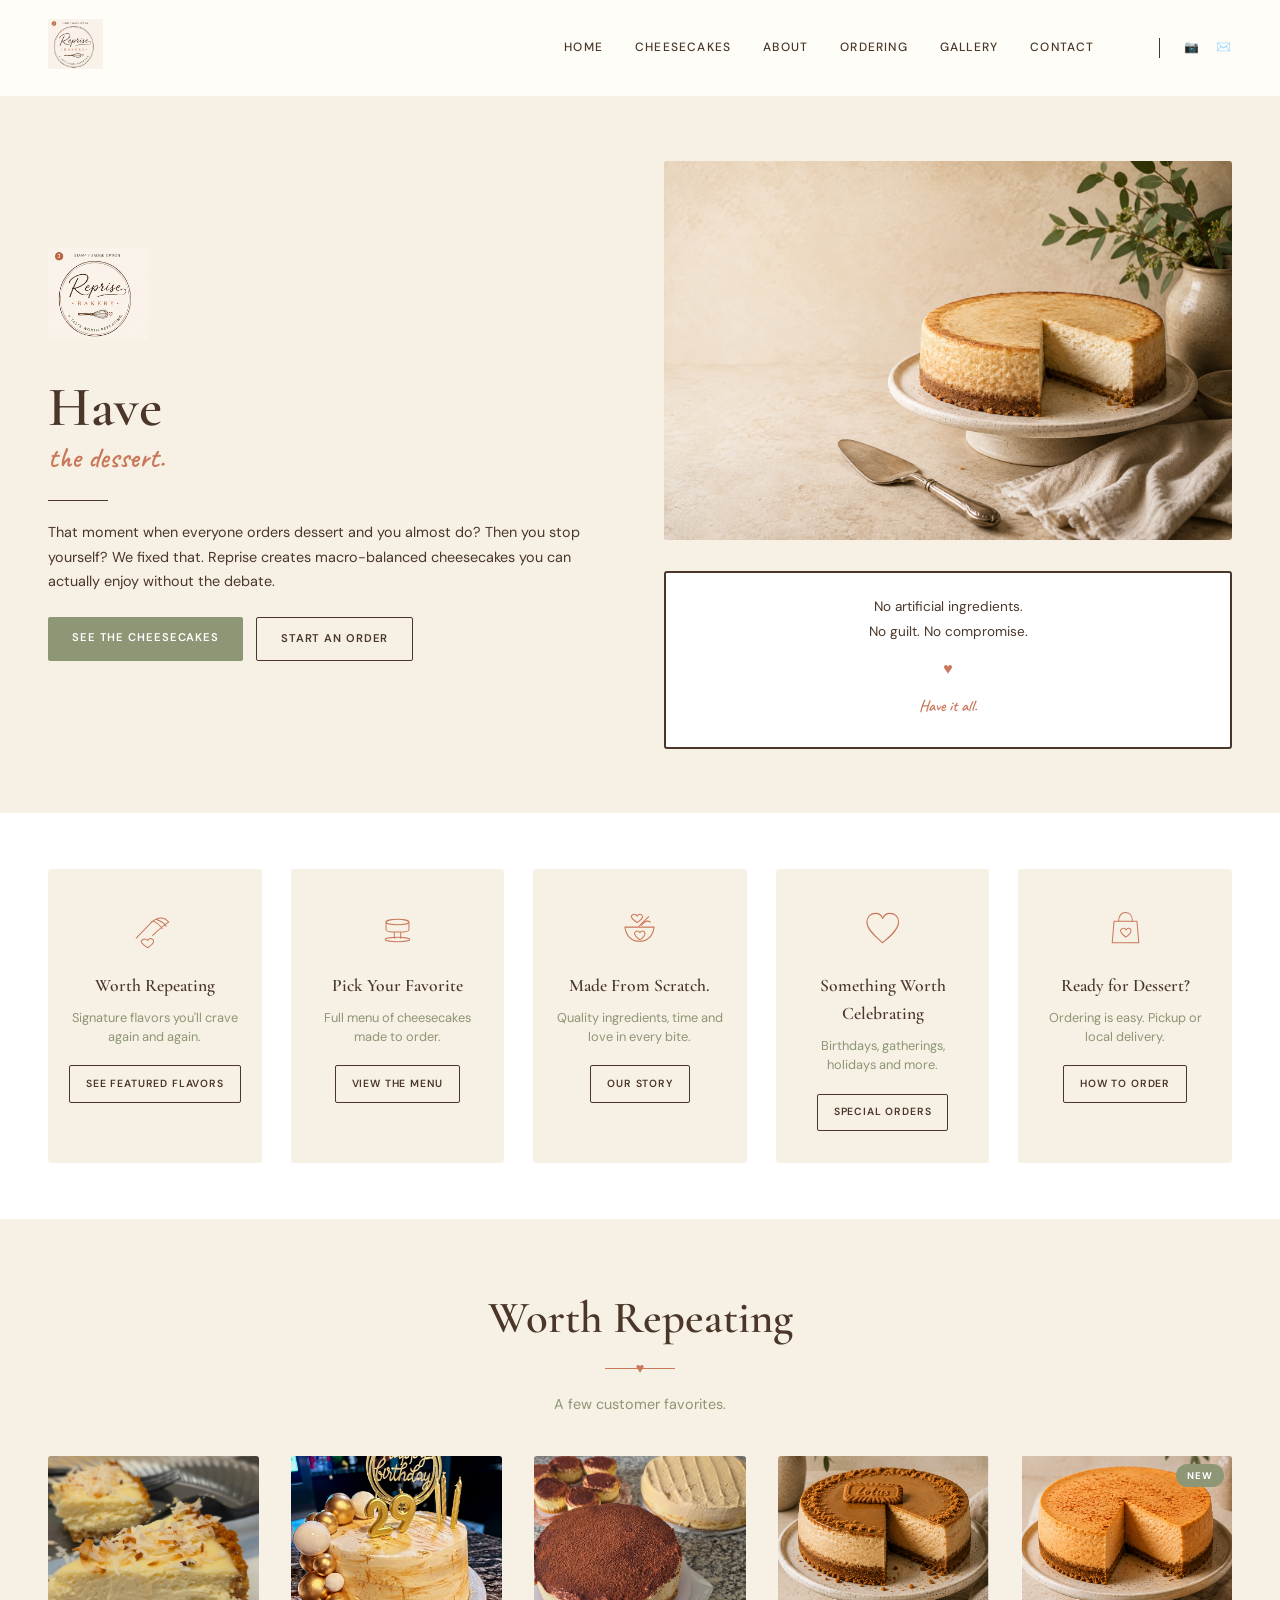
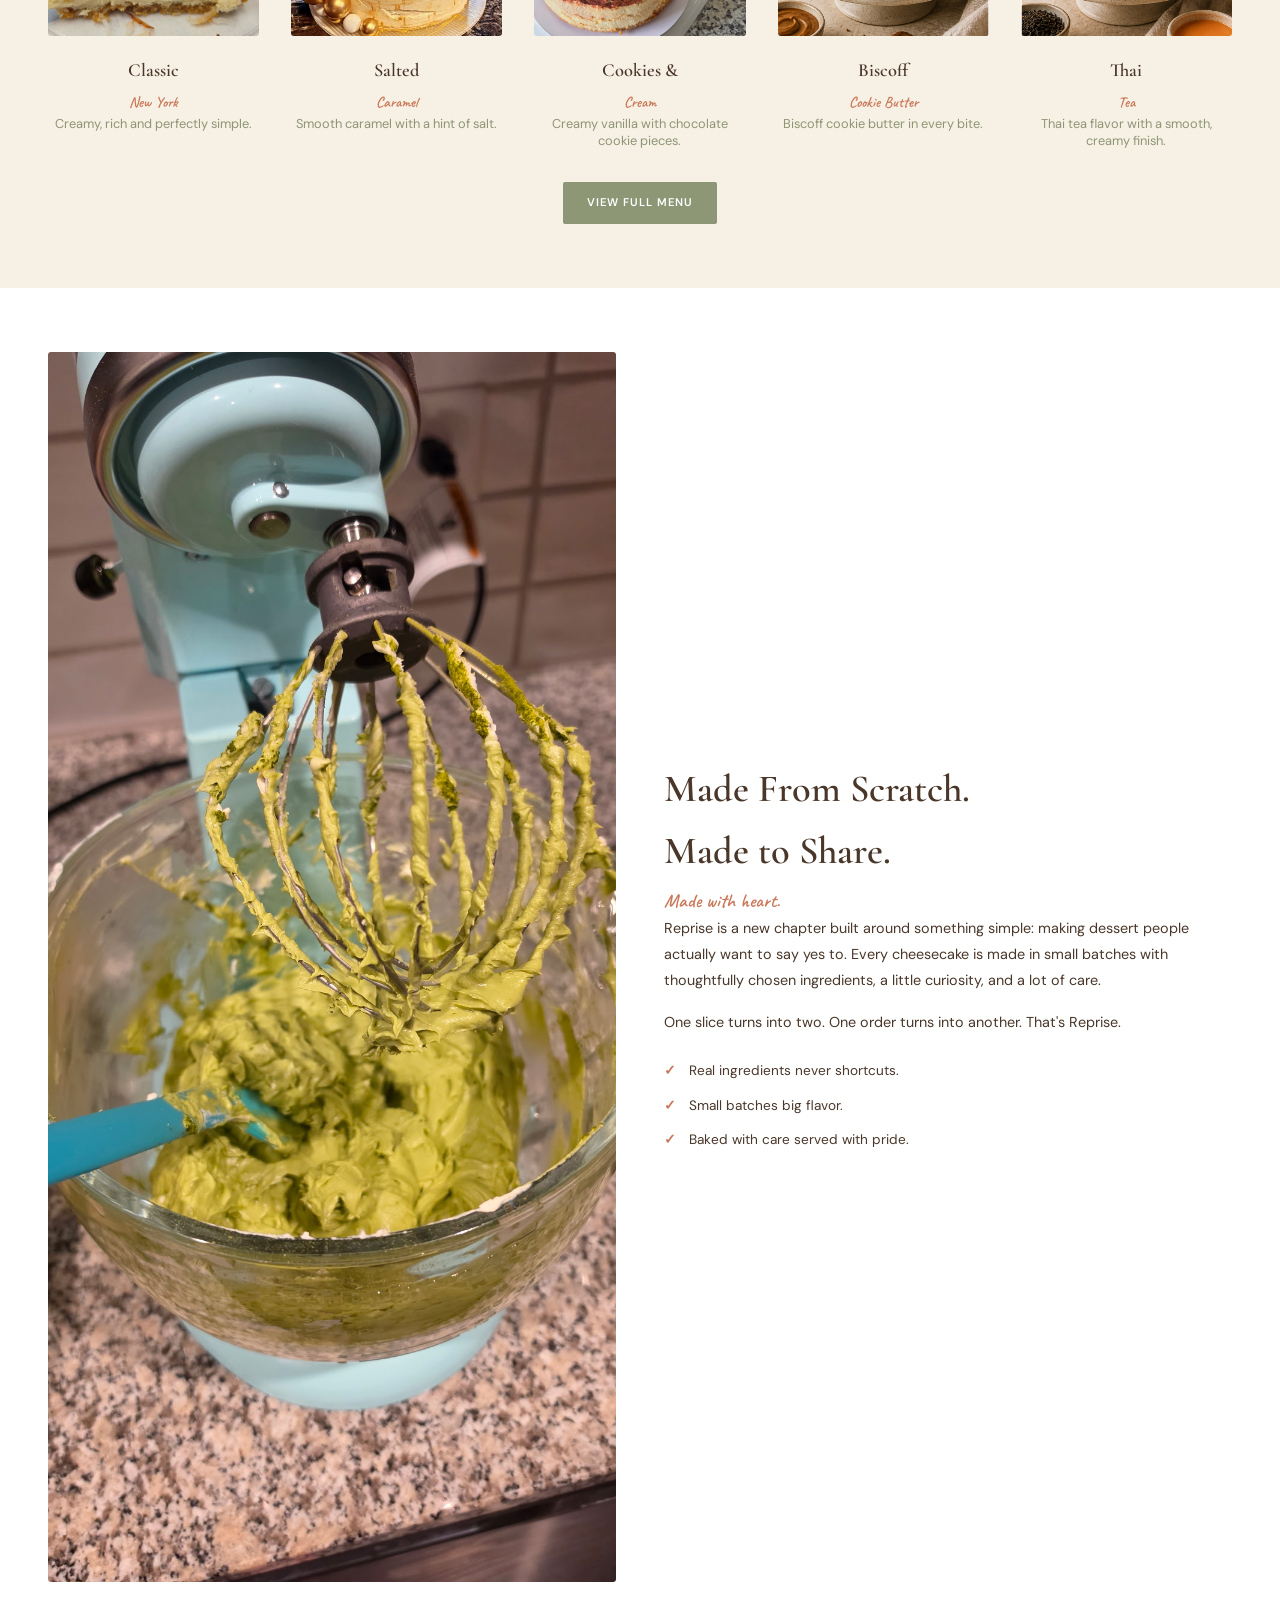
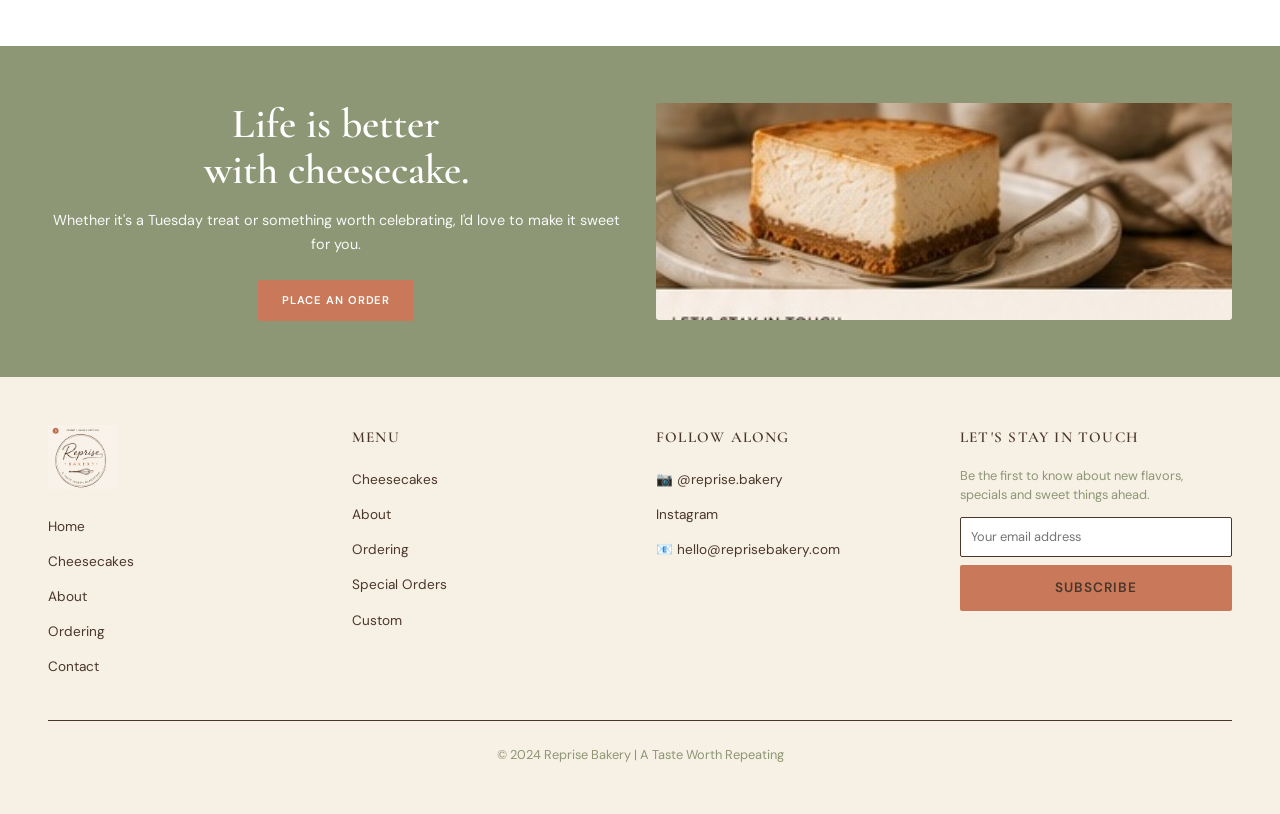
==== commit 896931af: "Add files via upload" ====
--- a/index.html
+++ b/index.html
@@ -3,10 +3,10 @@
 <head>
     <meta charset="UTF-8">
     <meta name="viewport" content="width=device-width, initial-scale=1.0">
-    <title>Reprise Bakery | Small-Batch Cheesecakes</title>
+    <title>Reprise Bakery | Macro-Balanced Cheesecakes</title>
     <link rel="preconnect" href="https://fonts.googleapis.com">
     <link rel="preconnect" href="https://fonts.gstatic.com" crossorigin>
-    <link href="https://fonts.googleapis.com/css2?family=Cormorant+Garamond:wght@500;600&family=DM+Sans:wght@400;500;600&display=swap" rel="stylesheet">
+    <link href="https://fonts.googleapis.com/css2?family=Caveat:wght@500;600&family=Cormorant+Garamond:wght@500;600&family=DM+Sans:wght@400;500;600&display=swap" rel="stylesheet">
     <style>
         :root {
             --reprise-brown: #4A372A;
@@ -23,25 +23,29 @@
             box-sizing: border-box;
         }
 
+        html {
+            scroll-behavior: smooth;
+        }
+
         body {
             font-family: 'DM Sans', sans-serif;
             color: var(--reprise-brown);
-            background-color: var(--reprise-white);
+            background: var(--reprise-white);
             line-height: 1.6;
         }
 
-        /* HEADER & NAVIGATION */
+        /* HEADER */
         header {
-            background-color: var(--reprise-white);
+            background: var(--reprise-white);
+            padding: 1.2rem 3rem;
             border-bottom: 1px solid var(--reprise-cream);
-            padding: 1rem 2rem;
             position: sticky;
             top: 0;
-            z-index: 100;
-        }
-
-        nav {
-            max-width: 1200px;
+            z-index: 1000;
+        }
+
+        .header-content {
+            max-width: 1400px;
             margin: 0 auto;
             display: flex;
             justify-content: space-between;
@@ -49,414 +53,558 @@
         }
 
         .logo img {
-            height: 60px;
+            height: 50px;
             width: auto;
         }
 
-        .nav-links {
+        nav {
             display: flex;
             gap: 2rem;
-            list-style: none;
-        }
-
-        .nav-links a {
+            align-items: center;
+        }
+
+        nav a {
             text-decoration: none;
             color: var(--reprise-brown);
+            font-size: 0.75rem;
             font-weight: 500;
-            font-size: 0.95rem;
-            transition: color 0.3s ease;
-        }
-
-        .nav-links a:hover {
+            letter-spacing: 0.1em;
+            text-transform: uppercase;
+            transition: color 0.3s;
+        }
+
+        nav a:hover {
             color: var(--reprise-terracotta);
         }
 
-        /* HERO SECTION */
+        .social {
+            display: flex;
+            gap: 1rem;
+            margin-left: 2rem;
+            padding-left: 1.5rem;
+            border-left: 1px solid var(--reprise-brown);
+            font-size: 1rem;
+        }
+
+        .social a {
+            text-decoration: none;
+            color: var(--reprise-brown);
+            transition: color 0.3s;
+        }
+
+        /* HERO */
         .hero {
-            background-color: var(--reprise-cream);
-            padding: 4rem 2rem;
-        }
-
-        .hero-container {
-            max-width: 1200px;
-            margin: 0 auto;
+            background: var(--reprise-cream);
+            padding: 4rem 3rem;
             display: grid;
             grid-template-columns: 1fr 1fr;
             gap: 3rem;
             align-items: center;
         }
 
-        .hero-text h1 {
+        .hero-left {
+            padding-right: 2rem;
+        }
+
+        .hero-logo {
+            width: 100px;
+            margin-bottom: 2rem;
+        }
+
+        .hero-logo img {
+            width: 100%;
+        }
+
+        .hero-headline {
             font-family: 'Cormorant Garamond', serif;
             font-size: 3.5rem;
             font-weight: 600;
             color: var(--reprise-brown);
-            margin-bottom: 1rem;
-            line-height: 1.1;
-        }
-
-        .hero-text p {
-            font-size: 1.1rem;
-            color: var(--reprise-brown);
-            margin-bottom: 2rem;
-            font-weight: 400;
-        }
-
-        .brand-line {
-            font-size: 0.95rem;
+            line-height: 1;
+            margin-bottom: 0;
+            display: flex;
+            align-items: baseline;
+            gap: 0.5rem;
+        }
+
+        .hero-tagline {
+            font-family: 'Caveat', cursive;
+            font-size: 1.8rem;
+            font-weight: 600;
             color: var(--reprise-terracotta);
-            font-weight: 600;
-            letter-spacing: 0.05em;
-            margin-bottom: 2rem;
-        }
-
-        .hero-ctas {
+            margin-bottom: 1.2rem;
+            display: block;
+        }
+
+        .divider {
+            width: 60px;
+            height: 1px;
+            background: var(--reprise-brown);
+            margin: 1.2rem 0;
+        }
+
+        .heart-divider {
+            color: var(--reprise-terracotta);
+            font-size: 1rem;
+            text-align: center;
+            margin: 0.8rem 0;
+        }
+
+        .hero-description {
+            font-size: 0.9rem;
+            line-height: 1.7;
+            color: var(--reprise-brown);
+            margin-bottom: 1.5rem;
+        }
+
+        .hero-buttons {
             display: flex;
-            gap: 1rem;
+            gap: 0.8rem;
         }
 
         .btn {
-            padding: 0.85rem 2rem;
+            padding: 0.75rem 1.5rem;
             text-decoration: none;
-            font-weight: 600;
-            font-size: 0.95rem;
+            font-size: 0.7rem;
+            font-weight: 600;
+            letter-spacing: 0.08em;
+            text-transform: uppercase;
             border: none;
+            border-radius: 2px;
             cursor: pointer;
-            transition: all 0.3s ease;
-            border-radius: 4px;
-        }
-
-        .btn-primary {
-            background-color: var(--reprise-terracotta);
-            color: var(--reprise-white);
-        }
-
-        .btn-primary:hover {
-            background-color: #b86845;
-            transform: translateY(-2px);
-        }
-
-        .btn-secondary {
-            background-color: transparent;
-            color: var(--reprise-brown);
-            border: 2px solid var(--reprise-brown);
-        }
-
-        .btn-secondary:hover {
-            background-color: var(--reprise-brown);
-            color: var(--reprise-white);
-        }
-
-        .hero-image img {
+            transition: all 0.3s;
+            display: inline-block;
+        }
+
+        .btn-sage {
+            background: var(--reprise-sage);
+            color: white;
+        }
+
+        .btn-sage:hover {
+            background: #7a8567;
+        }
+
+        .btn-outline {
+            background: transparent;
+            color: var(--reprise-brown);
+            border: 1.5px solid var(--reprise-brown);
+        }
+
+        .btn-outline:hover {
+            background: var(--reprise-brown);
+            color: white;
+        }
+
+        .btn-terracotta {
+            background: var(--reprise-terracotta);
+            color: white;
+        }
+
+        .btn-terracotta:hover {
+            background: #b86845;
+        }
+
+        .hero-image {
             width: 100%;
             height: auto;
-            border-radius: 4px;
-        }
-
-        /* FEATURED FLAVORS SECTION */
-        section {
-            padding: 4rem 2rem;
-        }
-
-        .section-container {
-            max-width: 1200px;
+            border-radius: 3px;
+            margin-bottom: 1.5rem;
+        }
+
+        .quote-box {
+            background: white;
+            border: 2px solid var(--reprise-brown);
+            padding: 1.5rem;
+            border-radius: 3px;
+            text-align: center;
+        }
+
+        .quote-box p {
+            font-size: 0.85rem;
+            color: var(--reprise-brown);
+            margin-bottom: 0.3rem;
+            line-height: 1.5;
+        }
+
+        .quote-highlight {
+            font-family: 'Caveat', cursive;
+            font-size: 1rem;
+            font-weight: 600;
+            color: var(--reprise-terracotta);
+        }
+
+        /* FEATURES */
+        .features {
+            background: white;
+            padding: 3.5rem 3rem;
+            display: grid;
+            grid-template-columns: repeat(5, 1fr);
+            gap: 1.8rem;
+        }
+
+        .feature {
+            text-align: center;
+            padding: 2rem 1.2rem;
+            background: var(--reprise-cream);
+            border-radius: 3px;
+        }
+
+        .feature-icon {
+            width: 55px;
+            height: 55px;
+            margin: 0 auto 1rem;
+            display: flex;
+            align-items: center;
+            justify-content: center;
+        }
+
+        .feature-icon svg {
+            width: 55px;
+            height: 55px;
+            stroke: var(--reprise-terracotta);
+            fill: none;
+        }
+
+        .feature h3 {
+            font-family: 'Cormorant Garamond', serif;
+            font-size: 1.1rem;
+            color: var(--reprise-brown);
+            margin-bottom: 0.5rem;
+            font-weight: 600;
+        }
+
+        .feature p {
+            font-size: 0.8rem;
+            color: var(--reprise-sage);
+            margin-bottom: 1.2rem;
+            line-height: 1.5;
+        }
+
+        .feature .btn {
+            font-size: 0.65rem;
+            padding: 0.6rem 1rem;
+        }
+
+        /* FLAVORS */
+        .flavors {
+            background: var(--reprise-cream);
+            padding: 4rem 3rem;
+            text-align: center;
+        }
+
+        .section-title {
+            font-family: 'Cormorant Garamond', serif;
+            font-size: 2.8rem;
+            color: var(--reprise-brown);
+            margin-bottom: 0.8rem;
+            font-weight: 600;
+        }
+
+        .section-divider {
+            width: 70px;
+            height: 1px;
+            background: var(--reprise-terracotta);
+            margin: 0 auto 1.5rem;
+            position: relative;
+        }
+
+        .section-divider::before {
+            content: "♥";
+            position: absolute;
+            top: -11px;
+            left: 50%;
+            transform: translateX(-50%);
+            color: var(--reprise-terracotta);
+            font-size: 0.9rem;
+        }
+
+        .section-description {
+            font-size: 0.9rem;
+            color: var(--reprise-sage);
+            max-width: 600px;
+            margin: 0 auto 2.5rem;
+        }
+
+        .flavors-grid {
+            display: grid;
+            grid-template-columns: repeat(5, 1fr);
+            gap: 2rem;
+            max-width: 1400px;
+            margin: 0 auto 2rem;
+        }
+
+        .flavor-card {
+            text-align: center;
+            position: relative;
+        }
+
+        .flavor-card:hover img {
+            transform: scale(1.02);
+        }
+
+        .flavor-image {
+            width: 100%;
+            height: 180px;
+            object-fit: cover;
+            border-radius: 3px;
+            margin-bottom: 0.8rem;
+            transition: transform 0.3s;
+        }
+
+        .new-badge {
+            position: absolute;
+            top: 8px;
+            right: 8px;
+            background: var(--reprise-sage);
+            color: white;
+            padding: 0.25rem 0.7rem;
+            border-radius: 20px;
+            font-size: 0.6rem;
+            font-weight: 700;
+            text-transform: uppercase;
+            letter-spacing: 0.08em;
+        }
+
+        .flavor-card h3 {
+            font-family: 'Cormorant Garamond', serif;
+            font-size: 1.15rem;
+            color: var(--reprise-brown);
+            margin-bottom: 0.2rem;
+            font-weight: 600;
+        }
+
+        .flavor-subtitle {
+            font-family: 'Caveat', cursive;
+            font-size: 0.95rem;
+            font-weight: 600;
+            color: var(--reprise-terracotta);
+            margin-bottom: 0.3rem;
+        }
+
+        .flavor-description {
+            font-size: 0.8rem;
+            color: var(--reprise-sage);
+            line-height: 1.4;
+        }
+
+        /* STORY */
+        .story {
+            background: white;
+            padding: 4rem 3rem;
+            display: grid;
+            grid-template-columns: 1fr 1fr;
+            gap: 3rem;
+            align-items: center;
+        }
+
+        .story-image {
+            width: 100%;
+            height: auto;
+            border-radius: 3px;
+        }
+
+        .story-content h2 {
+            font-family: 'Cormorant Garamond', serif;
+            font-size: 2.4rem;
+            color: var(--reprise-brown);
+            margin-bottom: 0.2rem;
+            font-weight: 600;
+        }
+
+        .story-tagline {
+            font-family: 'Caveat', cursive;
+            font-size: 1.2rem;
+            font-weight: 600;
+            color: var(--reprise-terracotta);
+            margin-bottom: 1.2rem;
+        }
+
+        .story-content p {
+            font-size: 0.9rem;
+            color: var(--reprise-brown);
+            line-height: 1.8;
+            margin-bottom: 1rem;
+        }
+
+        .benefits {
+            display: flex;
+            flex-direction: column;
+            gap: 0.8rem;
+            margin: 1.5rem 0;
+        }
+
+        .benefit {
+            display: flex;
+            gap: 0.8rem;
+            align-items: flex-start;
+            font-size: 0.85rem;
+            color: var(--reprise-brown);
+        }
+
+        .benefit-icon {
+            color: var(--reprise-terracotta);
+            font-weight: 700;
+            flex-shrink: 0;
+        }
+
+        /* CTA */
+        .cta {
+            background: var(--reprise-sage);
+            color: white;
+            padding: 3.5rem 3rem;
+            text-align: center;
+            display: grid;
+            grid-template-columns: 1fr 1fr;
+            gap: 2rem;
+            align-items: center;
+        }
+
+        .cta-left h2 {
+            font-family: 'Cormorant Garamond', serif;
+            font-size: 2.6rem;
+            margin-bottom: 1rem;
+            font-weight: 600;
+            line-height: 1.1;
+        }
+
+        .cta-left p {
+            font-size: 0.9rem;
+            margin-bottom: 1.5rem;
+            opacity: 0.95;
+            line-height: 1.6;
+        }
+
+        .cta-image {
+            width: 100%;
+            height: auto;
+            border-radius: 3px;
+        }
+
+        /* FOOTER */
+        footer {
+            background: var(--reprise-cream);
+            padding: 3rem;
+        }
+
+        .footer-wrapper {
+            max-width: 1400px;
             margin: 0 auto;
-        }
-
-        .section-header {
-            text-align: center;
-            margin-bottom: 3rem;
-        }
-
-        .section-header h2 {
-            font-family: 'Cormorant Garamond', serif;
-            font-size: 2.5rem;
-            color: var(--reprise-brown);
-            margin-bottom: 1rem;
-            font-weight: 600;
-        }
-
-        .section-header p {
-            font-size: 1rem;
-            color: var(--reprise-brown);
-            max-width: 600px;
-            margin: 0 auto;
-        }
-
-        .flavors-grid {
             display: grid;
             grid-template-columns: repeat(4, 1fr);
             gap: 2rem;
             margin-bottom: 2rem;
         }
 
-        .flavor-card {
+        .footer-logo {
+            width: 70px;
+            margin-bottom: 1rem;
+        }
+
+        .footer-logo img {
+            width: 100%;
+        }
+
+        .footer-section h4 {
+            font-family: 'Cormorant Garamond', serif;
+            font-size: 0.95rem;
+            color: var(--reprise-brown);
+            margin-bottom: 1rem;
+            font-weight: 600;
+            text-transform: uppercase;
+            letter-spacing: 0.08em;
+        }
+
+        .footer-section ul {
+            list-style: none;
+        }
+
+        .footer-section li {
+            margin-bottom: 0.6rem;
+        }
+
+        .footer-section a {
+            text-decoration: none;
+            color: var(--reprise-brown);
+            font-size: 0.85rem;
+            transition: color 0.3s;
+        }
+
+        .footer-section a:hover {
+            color: var(--reprise-terracotta);
+        }
+
+        .footer-description {
+            font-size: 0.8rem;
+            color: var(--reprise-sage);
+            margin-bottom: 0.8rem;
+            line-height: 1.5;
+        }
+
+        .email-input {
+            width: 100%;
+            padding: 0.65rem;
+            border: 1px solid var(--reprise-brown);
+            background: white;
+            font-size: 0.8rem;
+            border-radius: 2px;
+            font-family: 'DM Sans', sans-serif;
+            margin-bottom: 0.5rem;
+        }
+
+        .footer-bottom {
+            border-top: 1px solid var(--reprise-brown);
+            padding-top: 1.5rem;
             text-align: center;
-            transition: transform 0.3s ease;
-        }
-
-        .flavor-card:hover {
-            transform: translateY(-8px);
-        }
-
-        .flavor-image {
-            width: 100%;
-            height: 280px;
-            object-fit: cover;
-            border-radius: 4px;
-            margin-bottom: 1rem;
-        }
-
-        .flavor-card h3 {
-            font-family: 'Cormorant Garamond', serif;
-            font-size: 1.3rem;
-            color: var(--reprise-brown);
-            margin-bottom: 0.5rem;
-            font-weight: 600;
-        }
-
-        .flavor-card p {
-            font-size: 0.9rem;
+            font-size: 0.8rem;
             color: var(--reprise-sage);
         }
 
-        .ai-preview-badge {
-            display: inline-block;
-            background-color: var(--reprise-caramel);
-            color: var(--reprise-white);
-            padding: 0.25rem 0.75rem;
-            font-size: 0.75rem;
-            font-weight: 600;
-            border-radius: 20px;
-            margin-top: 0.5rem;
-            letter-spacing: 0.05em;
-        }
-
-        /* FULL MENU SECTION */
-        .menu-section {
-            background-color: var(--reprise-cream);
-        }
-
-        .menu-list {
-            display: grid;
-            grid-template-columns: repeat(2, 1fr);
-            gap: 2rem;
-            margin-top: 2rem;
-        }
-
-        .menu-item {
-            background-color: var(--reprise-white);
-            padding: 1.5rem;
-            border-radius: 4px;
-            border-left: 4px solid var(--reprise-terracotta);
-        }
-
-        .menu-item h3 {
-            font-family: 'Cormorant Garamond', serif;
-            font-size: 1.2rem;
-            color: var(--reprise-brown);
-            margin-bottom: 0.5rem;
-            font-weight: 600;
-        }
-
-        .menu-item p {
-            font-size: 0.9rem;
-            color: var(--reprise-sage);
-        }
-
-        /* STORY SECTION */
-        .story-section {
-            background-color: var(--reprise-white);
-        }
-
-        .story-grid {
-            display: grid;
-            grid-template-columns: 1fr 1fr;
-            gap: 3rem;
-            align-items: center;
-            margin-top: 2rem;
-        }
-
-        .story-text h3 {
-            font-family: 'Cormorant Garamond', serif;
-            font-size: 1.8rem;
-            color: var(--reprise-brown);
-            margin-bottom: 1rem;
-            font-weight: 600;
-        }
-
-        .story-text p {
-            font-size: 1rem;
-            color: var(--reprise-brown);
-            margin-bottom: 1rem;
-            line-height: 1.8;
-        }
-
-        .story-secondary {
-            color: var(--reprise-terracotta);
-            font-weight: 600;
-            font-size: 1rem;
-            margin-top: 1.5rem;
-            line-height: 1.8;
-        }
-
-        .story-images {
-            display: grid;
-            grid-template-columns: 1fr 1fr;
-            gap: 1.5rem;
-        }
-
-        .story-images img {
-            width: 100%;
-            height: 250px;
-            object-fit: cover;
-            border-radius: 4px;
-        }
-
-        /* SPECIAL OCCASIONS SECTION */
-        .occasions-section {
-            background-color: var(--reprise-cream);
-        }
-
-        .occasions-grid {
-            display: grid;
-            grid-template-columns: 1fr 1fr;
-            gap: 3rem;
-            align-items: center;
-            margin-top: 2rem;
-        }
-
-        .occasions-image img {
-            width: 100%;
-            height: 400px;
-            object-fit: cover;
-            border-radius: 4px;
-        }
-
-        .occasions-text h3 {
-            font-family: 'Cormorant Garamond', serif;
-            font-size: 1.8rem;
-            color: var(--reprise-brown);
-            margin-bottom: 1rem;
-            font-weight: 600;
-        }
-
-        .occasions-text p {
-            font-size: 1rem;
-            color: var(--reprise-brown);
-            margin-bottom: 1.5rem;
-            line-height: 1.8;
-        }
-
-        /* ORDER SECTION */
-        .order-section {
-            background-color: var(--reprise-brown);
-            color: var(--reprise-white);
-            text-align: center;
-            padding: 4rem 2rem;
-        }
-
-        .order-section h2 {
-            font-family: 'Cormorant Garamond', serif;
-            font-size: 2.5rem;
-            margin-bottom: 1rem;
-            font-weight: 600;
-        }
-
-        .order-section p {
-            font-size: 1rem;
-            margin-bottom: 2rem;
-            max-width: 600px;
-            margin-left: auto;
-            margin-right: auto;
-            opacity: 0.95;
-        }
-
-        .order-section .btn-primary {
-            background-color: var(--reprise-terracotta);
-            margin-top: 1rem;
-        }
-
-        /* FOOTER */
-        footer {
-            background-color: var(--reprise-brown);
-            color: var(--reprise-white);
-            padding: 2rem;
-            text-align: center;
-            font-size: 0.9rem;
-            opacity: 0.85;
-        }
-
-        /* RESPONSIVE */
+        @media (max-width: 1024px) {
+            .hero {
+                grid-template-columns: 1fr;
+            }
+
+            .features {
+                grid-template-columns: repeat(3, 1fr);
+            }
+
+            .flavors-grid {
+                grid-template-columns: repeat(3, 1fr);
+            }
+
+            .story {
+                grid-template-columns: 1fr;
+            }
+
+            .cta {
+                grid-template-columns: 1fr;
+            }
+
+            .footer-wrapper {
+                grid-template-columns: repeat(2, 1fr);
+            }
+        }
+
         @media (max-width: 768px) {
-            .hero-container {
-                grid-template-columns: 1fr;
-            }
-
-            .hero-text h1 {
-                font-size: 2.5rem;
+            .features {
+                grid-template-columns: repeat(2, 1fr);
             }
 
             .flavors-grid {
                 grid-template-columns: repeat(2, 1fr);
             }
 
-            .menu-list {
+            .footer-wrapper {
                 grid-template-columns: 1fr;
             }
 
-            .story-grid,
-            .occasions-grid {
-                grid-template-columns: 1fr;
-            }
-
-            .nav-links {
-                gap: 1rem;
-            }
-
-            .hero-ctas {
-                flex-direction: column;
-            }
-
-            .section-header h2 {
+            .hero-headline {
+                font-size: 2.5rem;
+            }
+
+            .section-title {
                 font-size: 2rem;
-            }
-        }
-
-        @media (max-width: 480px) {
-            header {
-                padding: 1rem;
-            }
-
-            nav {
-                flex-direction: column;
-                gap: 1rem;
-            }
-
-            .nav-links {
-                flex-direction: column;
-                gap: 0.5rem;
-                text-align: center;
-            }
-
-            .flavors-grid {
-                grid-template-columns: 1fr;
-            }
-
-            .hero-text h1 {
-                font-size: 2rem;
-            }
-
-            .story-images {
-                grid-template-columns: 1fr;
-            }
-
-            .story-images img {
-                height: 200px;
-            }
-
-            .occasions-image img {
-                height: 300px;
             }
         }
     </style>
@@ -464,171 +612,250 @@
 <body>
     <!-- HEADER -->
     <header>
-        <nav>
+        <div class="header-content">
             <div class="logo">
-                <img src="assets/reprise_logo_03.png" alt="Reprise Bakery Logo">
-            </div>
-            <ul class="nav-links">
-                <li><a href="#flavors">Flavors</a></li>
-                <li><a href="#menu">Menu</a></li>
-                <li><a href="#story">Story</a></li>
-                <li><a href="#order">Order</a></li>
-            </ul>
-        </nav>
+                <img src="assets/reprise-logo.png" alt="Reprise Bakery">
+            </div>
+            <nav>
+                <a href="#home">Home</a>
+                <a href="#cheesecakes">Cheesecakes</a>
+                <a href="#about">About</a>
+                <a href="#ordering">Ordering</a>
+                <a href="#gallery">Gallery</a>
+                <a href="#contact">Contact</a>
+                <div class="social">
+                    <a href="#instagram">📷</a>
+                    <a href="#email">✉️</a>
+                </div>
+            </nav>
+        </div>
     </header>
 
-    <!-- HERO SECTION -->
-    <section class="hero">
-        <div class="hero-container">
-            <div class="hero-text">
-                <h1>Have the dessert.</h1>
-                <p>Small-batch cheesecakes made from scratch and meant to be remembered.</p>
-                <div class="brand-line">A Taste Worth Repeating.</div>
-                <div class="hero-ctas">
-                    <a href="#flavors" class="btn btn-primary">See the Cheesecakes</a>
-                    <a href="#order" class="btn btn-secondary">Start an Order</a>
+    <!-- HERO -->
+    <section class="hero" id="home">
+        <div class="hero-left">
+            <div class="hero-logo">
+                <img src="assets/reprise-logo.png" alt="Reprise Bakery Logo">
+            </div>
+            <h1 class="hero-headline">Have</h1>
+            <span class="hero-tagline">the dessert.</span>
+            <div class="divider"></div>
+            <p class="hero-description">That moment when everyone orders dessert and you almost do? Then you stop yourself? We fixed that. Reprise creates macro-balanced cheesecakes you can actually enjoy without the debate.</p>
+            <div class="hero-buttons">
+                <a href="#cheesecakes" class="btn btn-sage">See the Cheesecakes</a>
+                <a href="#ordering" class="btn btn-outline">Start an Order</a>
+            </div>
+        </div>
+        <div class="hero-right">
+            <img src="assets/hero-cheesecake.png" alt="Cheesecake" class="hero-image">
+            <div class="quote-box">
+                <p>No artificial ingredients.</p>
+                <p>No guilt. No compromise.</p>
+                <div class="heart-divider">♥</div>
+                <p><span class="quote-highlight">Have it all.</span></p>
+            </div>
+        </div>
+    </section>
+
+    <!-- FEATURES -->
+    <section class="features">
+        <div class="feature">
+            <div class="feature-icon">
+                <svg xmlns="http://www.w3.org/2000/svg" viewBox="0 0 120 90">
+                    <g fill="none" stroke="#C97859" stroke-width="2.2" stroke-linecap="round" stroke-linejoin="round">
+                        <path d="M20 66 L55 30"/><path d="M53 32 C68 18,82 20,91 31 C78 39,68 49,56 60"/>
+                        <path d="M58 29 C66 33,72 38,77 45"/><path d="M64 25 C74 29,81 34,86 40"/>
+                        <path d="M31 73 C34 67,41 66,45 71 C50 64,58 67,58 73 C58 79,51 83,45 87 C40 83,31 79,31 73 Z"/>
+                    </g>
+                </svg>
+            </div>
+            <h3>Worth Repeating</h3>
+            <p>Signature flavors you'll crave again and again.</p>
+            <a href="#cheesecakes" class="btn btn-outline">See Featured Flavors</a>
+        </div>
+
+        <div class="feature">
+            <div class="feature-icon">
+                <svg xmlns="http://www.w3.org/2000/svg" viewBox="0 0 120 90">
+                    <g fill="none" stroke="#C97859" stroke-width="2.2" stroke-linecap="round" stroke-linejoin="round">
+                        <ellipse cx="60" cy="31" rx="25" ry="6"/><path d="M35 31 L35 48 C35 54 85 54 85 48 L85 31"/>
+                        <path d="M53 54 L53 66"/><path d="M67 54 L67 66"/><ellipse cx="60" cy="69" rx="27" ry="5"/>
+                    </g>
+                </svg>
+            </div>
+            <h3>Pick Your Favorite</h3>
+            <p>Full menu of cheesecakes made to order.</p>
+            <a href="#cheesecakes" class="btn btn-outline">View The Menu</a>
+        </div>
+
+        <div class="feature">
+            <div class="feature-icon">
+                <svg xmlns="http://www.w3.org/2000/svg" viewBox="0 0 120 90">
+                    <g fill="none" stroke="#C97859" stroke-width="2.2" stroke-linecap="round" stroke-linejoin="round">
+                        <path d="M28 42 H92 C88 65 75 73 60 73 C45 73 32 65 28 42 Z"/>
+                        <path d="M59 40 L80 19"/><path d="M64 38 C71 29 78 27 84 31"/>
+                        <path d="M49 55 C52 49,58 49,61 54 C65 48,72 50,72 56 C72 63,64 67,61 70 C57 67,49 62,49 55 Z"/>
+                        <path d="M42 18 C46 12,52 13,55 18 C58 12,65 13,67 19 C66 25,59 29,55 32 C51 29,43 25,42 18 Z"/>
+                    </g>
+                </svg>
+            </div>
+            <h3>Made From Scratch.</h3>
+            <p>Quality ingredients, time and love in every bite.</p>
+            <a href="#about" class="btn btn-outline">Our Story</a>
+        </div>
+
+        <div class="feature">
+            <div class="feature-icon">
+                <svg xmlns="http://www.w3.org/2000/svg" viewBox="0 0 120 90">
+                    <path d="M60 76 C49 66,26 49,26 31 C26 19,35 12,45 12 C53 12,58 17,60 23 C63 17,68 12,76 12 C87 12,95 19,95 31 C95 49,72 66,60 76 Z" fill="none" stroke="#C97859" stroke-width="2.5" stroke-linejoin="round"/>
+                </svg>
+            </div>
+            <h3>Something Worth<br>Celebrating</h3>
+            <p>Birthdays, gatherings, holidays and more.</p>
+            <a href="#contact" class="btn btn-outline">Special Orders</a>
+        </div>
+
+        <div class="feature">
+            <div class="feature-icon">
+                <svg xmlns="http://www.w3.org/2000/svg" viewBox="0 0 120 90">
+                    <g fill="none" stroke="#C97859" stroke-width="2.2" stroke-linecap="round" stroke-linejoin="round">
+                        <path d="M35 29 H85 L89 76 H31 Z"/><path d="M45 29 C45 16 52 10 60 10 C68 10 75 16 75 29"/>
+                        <path d="M49 49 C52 43,58 43,61 48 C65 42,72 44,72 50 C72 57,64 61,61 64 C57 61,49 56,49 49 Z"/>
+                    </g>
+                </svg>
+            </div>
+            <h3>Ready for Dessert?</h3>
+            <p>Ordering is easy. Pickup or local delivery.</p>
+            <a href="#ordering" class="btn btn-outline">How to Order</a>
+        </div>
+    </section>
+
+    <!-- FLAVORS -->
+    <section class="flavors" id="cheesecakes">
+        <h2 class="section-title">Worth Repeating</h2>
+        <div class="section-divider"></div>
+        <p class="section-description">A few customer favorites.</p>
+
+        <div class="flavors-grid">
+            <div class="flavor-card">
+                <img src="assets/real-coconut.jpg" alt="Classic" class="flavor-image">
+                <h3>Classic</h3>
+                <span class="flavor-subtitle">New York</span>
+                <p class="flavor-description">Creamy, rich and perfectly simple.</p>
+            </div>
+            <div class="flavor-card">
+                <img src="assets/real-espresso.jpg" alt="Salted Caramel" class="flavor-image">
+                <h3>Salted</h3>
+                <span class="flavor-subtitle">Caramel</span>
+                <p class="flavor-description">Smooth caramel with a hint of salt.</p>
+            </div>
+            <div class="flavor-card">
+                <img src="assets/real-matcha.jpg" alt="Cookies & Cream" class="flavor-image">
+                <h3>Cookies &</h3>
+                <span class="flavor-subtitle">Cream</span>
+                <p class="flavor-description">Creamy vanilla with chocolate cookie pieces.</p>
+            </div>
+            <div class="flavor-card">
+                <img src="assets/biscoff-cookie-butter.png" alt="Biscoff" class="flavor-image">
+                <h3>Biscoff</h3>
+                <span class="flavor-subtitle">Cookie Butter</span>
+                <p class="flavor-description">Biscoff cookie butter in every bite.</p>
+            </div>
+            <div class="flavor-card">
+                <img src="assets/thai-tea.png" alt="Thai Tea" class="flavor-image">
+                <span class="new-badge">New</span>
+                <h3>Thai</h3>
+                <span class="flavor-subtitle">Tea</span>
+                <p class="flavor-description">Thai tea flavor with a smooth, creamy finish.</p>
+            </div>
+        </div>
+
+        <a href="#ordering" class="btn btn-sage">View Full Menu</a>
+    </section>
+
+    <!-- STORY -->
+    <section class="story" id="about">
+        <img src="assets/real-mixing.jpg" alt="Baking" class="story-image">
+        <div class="story-content">
+            <h2>Made From Scratch.<br>Made to Share.</h2>
+            <span class="story-tagline">Made with heart.</span>
+            <p>Reprise is a new chapter built around something simple: making dessert people actually want to say yes to. Every cheesecake is made in small batches with thoughtfully chosen ingredients, a little curiosity, and a lot of care.</p>
+            <p class="story-secondary">One slice turns into two. One order turns into another. That's Reprise.</p>
+            
+            <div class="benefits">
+                <div class="benefit">
+                    <div class="benefit-icon">✓</div>
+                    <div>Real ingredients never shortcuts.</div>
                 </div>
-            </div>
-            <div class="hero-image">
-                <img src="assets/naked_cheesecake_hero.png" alt="Naked Cheesecake">
+                <div class="benefit">
+                    <div class="benefit-icon">✓</div>
+                    <div>Small batches big flavor.</div>
+                </div>
+                <div class="benefit">
+                    <div class="benefit-icon">✓</div>
+                    <div>Baked with care served with pride.</div>
+                </div>
             </div>
         </div>
     </section>
 
-    <!-- FEATURED FLAVORS -->
-    <section id="flavors">
-        <div class="section-container">
-            <div class="section-header">
-                <h2>Worth Repeating</h2>
-                <p>The flavors people come back for — plus a few surprises worth trying.</p>
-            </div>
-            <div class="flavors-grid">
-                <div class="flavor-card">
-                    <img src="assets/real_coconut_slice.jpg" alt="Coconut Cheesecake" class="flavor-image">
-                    <h3>Coconut</h3>
+    <!-- CTA -->
+    <section class="cta" id="ordering">
+        <div class="cta-left">
+            <h2>Life is better<br>with cheesecake.</h2>
+            <p>Whether it's a Tuesday treat or something worth celebrating, I'd love to make it sweet for you.</p>
+            <a href="mailto:hello@reprisebakery.com" class="btn btn-terracotta">Place an Order</a>
+        </div>
+        <img src="assets/mock-cta-slice.jpg" alt="Cheesecake slice" class="cta-image">
+    </section>
+
+    <!-- FOOTER -->
+    <footer id="contact">
+        <div class="footer-wrapper">
+            <div class="footer-section">
+                <div class="footer-logo">
+                    <img src="assets/reprise-logo.png" alt="Reprise Bakery">
                 </div>
-                <div class="flavor-card">
-                    <img src="assets/real_espresso_whole.jpg" alt="Espresso Cheesecake" class="flavor-image">
-                    <h3>Espresso</h3>
-                </div>
-                <div class="flavor-card">
-                    <img src="assets/real_matcha.jpg" alt="Matcha Cheesecake" class="flavor-image">
-                    <h3>Matcha</h3>
-                </div>
-                <div class="flavor-card">
-                    <img src="assets/real_minis.jpg" alt="Minis" class="flavor-image">
-                    <h3>Minis</h3>
-                </div>
-                <div class="flavor-card">
-                    <img src="assets/biscoff_cookie_butter_cheesecake.png" alt="Biscoff Cookie Butter" class="flavor-image">
-                    <h3>Biscoff Cookie Butter</h3>
-                    <span class="ai-preview-badge">Coming Soon</span>
-                </div>
-                <div class="flavor-card">
-                    <img src="assets/thai_tea_cheesecake.png" alt="Thai Tea" class="flavor-image">
-                    <h3>Thai Tea</h3>
-                    <span class="ai-preview-badge">Coming Soon</span>
-                </div>
-                <div class="flavor-card">
-                    <div style="width: 100%; height: 280px; background-color: var(--reprise-cream); border-radius: 4px; display: flex; align-items: center; justify-content: center; margin-bottom: 1rem;">
-                        <p style="color: var(--reprise-sage); font-size: 0.95rem;">More flavors available</p>
-                    </div>
-                    <h3>Seasonal</h3>
-                </div>
-                <div class="flavor-card">
-                    <div style="width: 100%; height: 280px; background-color: var(--reprise-cream); border-radius: 4px; display: flex; align-items: center; justify-content: center; margin-bottom: 1rem;">
-                        <p style="color: var(--reprise-sage); font-size: 0.95rem;">Custom orders welcome</p>
-                    </div>
-                    <h3>Custom</h3>
-                </div>
-            </div>
-        </div>
-    </section>
-
-    <!-- FULL MENU -->
-    <section id="menu" class="menu-section">
-        <div class="section-container">
-            <div class="section-header">
-                <h2>Pick Your Favorite</h2>
-                <p>Classic, unexpected, or somewhere in between — every Reprise starts with cheesecake.</p>
-            </div>
-            <div class="menu-list">
-                <div class="menu-item">
-                    <h3>Classic Cheesecake</h3>
-                    <p>Our signature New York style. Rich, creamy, and perfectly balanced.</p>
-                </div>
-                <div class="menu-item">
-                    <h3>Flavored Cheesecakes</h3>
-                    <p>Matcha, espresso, coconut, and more — all with our classic smooth base.</p>
-                </div>
-                <div class="menu-item">
-                    <h3>Mini Cheesecakes</h3>
-                    <p>Perfect for tasting multiple flavors or gifting individual portions.</p>
-                </div>
-                <div class="menu-item">
-                    <h3>Custom Orders</h3>
-                    <p>Special flavors, sizes, and dietary requests — ask about what we can do.</p>
-                </div>
-                <div class="menu-item">
-                    <h3>Cupcakes</h3>
-                    <p>Thoughtfully made with the same care as our cheesecakes.</p>
-                </div>
-                <div class="menu-item">
-                    <h3>Naked Cakes</h3>
-                    <p>Elegant, minimalist, and perfect for celebrations.</p>
-                </div>
-            </div>
-        </div>
-    </section>
-
-    <!-- STORY SECTION -->
-    <section id="story" class="story-section">
-        <div class="section-container">
-            <div class="section-header">
-                <h2>Made From Scratch. Made to Share.</h2>
-            </div>
-            <div class="story-grid">
-                <div class="story-text">
-                    <p>Reprise is a new chapter built around something simple: making dessert people actually want to say yes to. Every cheesecake is made in small batches with thoughtfully chosen ingredients, a little curiosity, and a lot of care.</p>
-                    <p class="story-secondary">One slice turns into two. One order turns into another. That's Reprise.</p>
-                </div>
-                <div class="story-images">
-                    <img src="assets/real_ingredients.jpg" alt="Fresh ingredients">
-                    <img src="assets/real_mixing.jpg" alt="Making the cake">
-                </div>
-            </div>
-        </div>
-    </section>
-
-    <!-- SPECIAL OCCASIONS -->
-    <section id="occasions" class="occasions-section">
-        <div class="section-container">
-            <div class="section-header">
-                <h2>Something Worth Celebrating</h2>
-            </div>
-            <div class="occasions-grid">
-                <div class="occasions-image">
-                    <img src="assets/real_birthday_cake.jpg" alt="Birthday cake">
-                </div>
-                <div class="occasions-text">
-                    <p>Birthdays, dinners, gatherings, and special moments deserve dessert that feels personal. Ask about custom sizes, minis, and special orders.</p>
-                </div>
-            </div>
-        </div>
-    </section>
-
-    <!-- ORDER SECTION -->
-    <section id="order" class="order-section">
-        <div class="section-container">
-            <h2>Ready for Dessert?</h2>
-            <p>Ask about this week's flavors, sizes, minis, special orders, pickup, and availability.</p>
-            <a href="mailto:hello@reprisebakery.com" class="btn btn-primary">Start an Order</a>
-        </div>
-    </section>
-
-    <!-- FOOTER -->
-    <footer>
-        <p>&copy; 2026 Reprise Bakery. Small-batch cheesecakes made from scratch. <strong>A Taste Worth Repeating.</strong></p>
+                <ul>
+                    <li><a href="#home">Home</a></li>
+                    <li><a href="#cheesecakes">Cheesecakes</a></li>
+                    <li><a href="#about">About</a></li>
+                    <li><a href="#ordering">Ordering</a></li>
+                    <li><a href="#contact">Contact</a></li>
+                </ul>
+            </div>
+
+            <div class="footer-section">
+                <h4>Menu</h4>
+                <ul>
+                    <li><a href="#cheesecakes">Cheesecakes</a></li>
+                    <li><a href="#cheesecakes">About</a></li>
+                    <li><a href="#cheesecakes">Ordering</a></li>
+                    <li><a href="#cheesecakes">Special Orders</a></li>
+                    <li><a href="#cheesecakes">Custom</a></li>
+                </ul>
+            </div>
+
+            <div class="footer-section">
+                <h4>Follow Along</h4>
+                <ul>
+                    <li><a href="#instagram">📷 @reprise.bakery</a></li>
+                    <li><a href="#instagram">Instagram</a></li>
+                    <li><a href="#email">📧 hello@reprisebakery.com</a></li>
+                </ul>
+            </div>
+
+            <div class="footer-section">
+                <h4>Let's Stay in Touch</h4>
+                <p class="footer-description">Be the first to know about new flavors, specials and sweet things ahead.</p>
+                <input type="email" class="email-input" placeholder="Your email address">
+                <a href="#" class="btn btn-terracotta" style="width: 100%; text-align: center;">Subscribe</a>
+            </div>
+        </div>
+
+        <div class="footer-bottom">
+            <p>© 2024 Reprise Bakery | A Taste Worth Repeating</p>
+        </div>
     </footer>
 </body>
 </html>
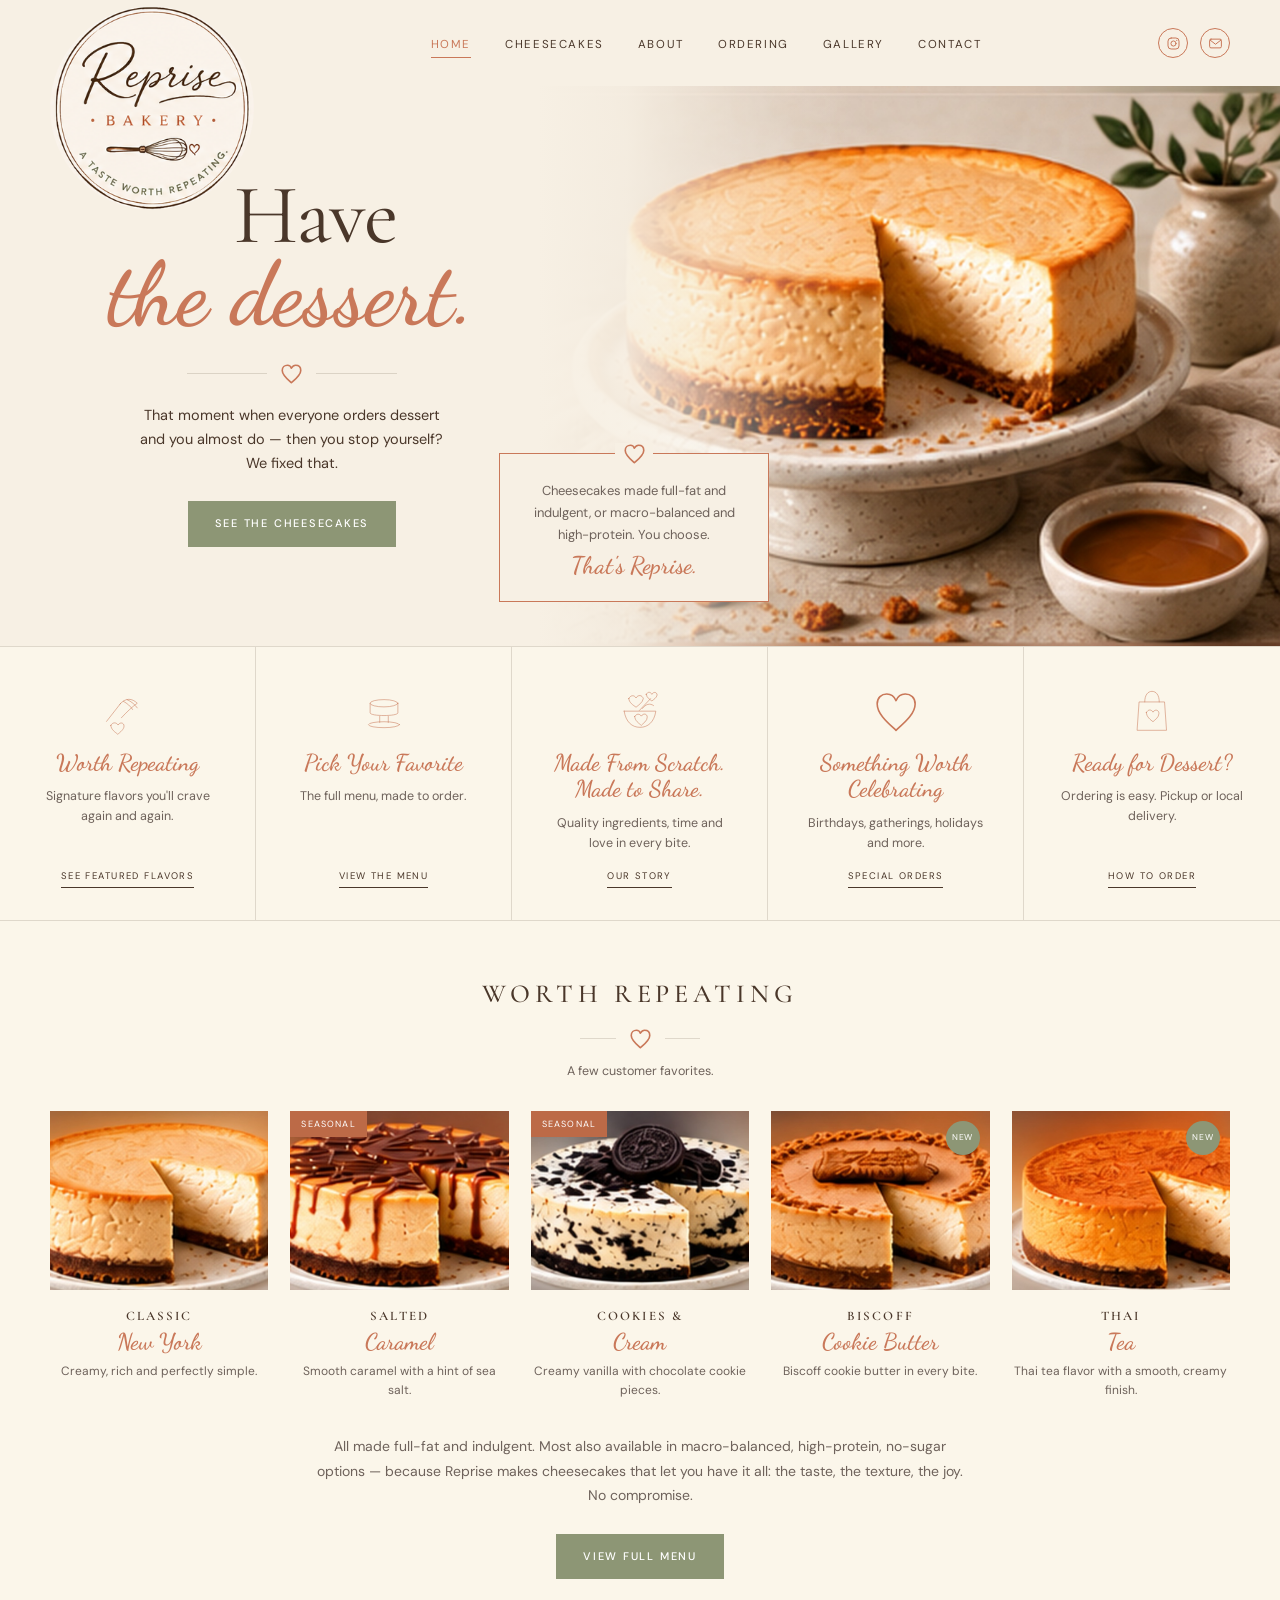
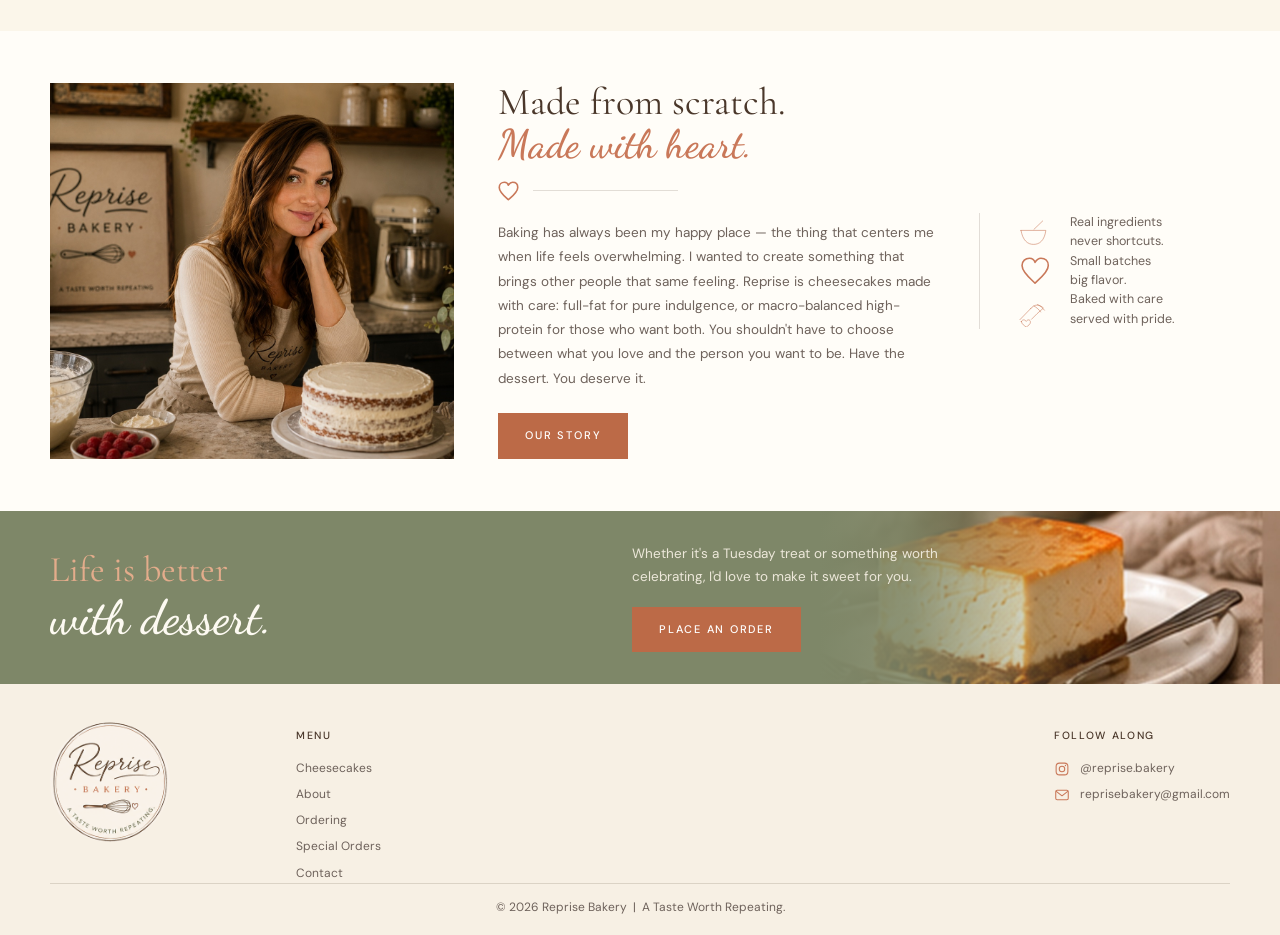
==== commit a182270c: "Rebuild site: four pages, real photography, shared stylesheet - Home, Our Cheesecakes, Our Story and" ====
--- a/index.html
+++ b/index.html
@@ -1,861 +1,299 @@
-<!DOCTYPE html>
+<!doctype html>
 <html lang="en">
 <head>
-    <meta charset="UTF-8">
-    <meta name="viewport" content="width=device-width, initial-scale=1.0">
-    <title>Reprise Bakery | Macro-Balanced Cheesecakes</title>
-    <link rel="preconnect" href="https://fonts.googleapis.com">
-    <link rel="preconnect" href="https://fonts.gstatic.com" crossorigin>
-    <link href="https://fonts.googleapis.com/css2?family=Caveat:wght@500;600&family=Cormorant+Garamond:wght@500;600&family=DM+Sans:wght@400;500;600&display=swap" rel="stylesheet">
-    <style>
-        :root {
-            --reprise-brown: #4A372A;
-            --reprise-terracotta: #C97859;
-            --reprise-sage: #8D9675;
-            --reprise-caramel: #C89B68;
-            --reprise-cream: #F7F0E4;
-            --reprise-white: #FFFDF8;
-        }
-
-        * {
-            margin: 0;
-            padding: 0;
-            box-sizing: border-box;
-        }
-
-        html {
-            scroll-behavior: smooth;
-        }
-
-        body {
-            font-family: 'DM Sans', sans-serif;
-            color: var(--reprise-brown);
-            background: var(--reprise-white);
-            line-height: 1.6;
-        }
-
-        /* HEADER */
-        header {
-            background: var(--reprise-white);
-            padding: 1.2rem 3rem;
-            border-bottom: 1px solid var(--reprise-cream);
-            position: sticky;
-            top: 0;
-            z-index: 1000;
-        }
-
-        .header-content {
-            max-width: 1400px;
-            margin: 0 auto;
-            display: flex;
-            justify-content: space-between;
-            align-items: center;
-        }
-
-        .logo img {
-            height: 50px;
-            width: auto;
-        }
-
-        nav {
-            display: flex;
-            gap: 2rem;
-            align-items: center;
-        }
-
-        nav a {
-            text-decoration: none;
-            color: var(--reprise-brown);
-            font-size: 0.75rem;
-            font-weight: 500;
-            letter-spacing: 0.1em;
-            text-transform: uppercase;
-            transition: color 0.3s;
-        }
-
-        nav a:hover {
-            color: var(--reprise-terracotta);
-        }
-
-        .social {
-            display: flex;
-            gap: 1rem;
-            margin-left: 2rem;
-            padding-left: 1.5rem;
-            border-left: 1px solid var(--reprise-brown);
-            font-size: 1rem;
-        }
-
-        .social a {
-            text-decoration: none;
-            color: var(--reprise-brown);
-            transition: color 0.3s;
-        }
-
-        /* HERO */
-        .hero {
-            background: var(--reprise-cream);
-            padding: 4rem 3rem;
-            display: grid;
-            grid-template-columns: 1fr 1fr;
-            gap: 3rem;
-            align-items: center;
-        }
-
-        .hero-left {
-            padding-right: 2rem;
-        }
-
-        .hero-logo {
-            width: 100px;
-            margin-bottom: 2rem;
-        }
-
-        .hero-logo img {
-            width: 100%;
-        }
-
-        .hero-headline {
-            font-family: 'Cormorant Garamond', serif;
-            font-size: 3.5rem;
-            font-weight: 600;
-            color: var(--reprise-brown);
-            line-height: 1;
-            margin-bottom: 0;
-            display: flex;
-            align-items: baseline;
-            gap: 0.5rem;
-        }
-
-        .hero-tagline {
-            font-family: 'Caveat', cursive;
-            font-size: 1.8rem;
-            font-weight: 600;
-            color: var(--reprise-terracotta);
-            margin-bottom: 1.2rem;
-            display: block;
-        }
-
-        .divider {
-            width: 60px;
-            height: 1px;
-            background: var(--reprise-brown);
-            margin: 1.2rem 0;
-        }
-
-        .heart-divider {
-            color: var(--reprise-terracotta);
-            font-size: 1rem;
-            text-align: center;
-            margin: 0.8rem 0;
-        }
-
-        .hero-description {
-            font-size: 0.9rem;
-            line-height: 1.7;
-            color: var(--reprise-brown);
-            margin-bottom: 1.5rem;
-        }
-
-        .hero-buttons {
-            display: flex;
-            gap: 0.8rem;
-        }
-
-        .btn {
-            padding: 0.75rem 1.5rem;
-            text-decoration: none;
-            font-size: 0.7rem;
-            font-weight: 600;
-            letter-spacing: 0.08em;
-            text-transform: uppercase;
-            border: none;
-            border-radius: 2px;
-            cursor: pointer;
-            transition: all 0.3s;
-            display: inline-block;
-        }
-
-        .btn-sage {
-            background: var(--reprise-sage);
-            color: white;
-        }
-
-        .btn-sage:hover {
-            background: #7a8567;
-        }
-
-        .btn-outline {
-            background: transparent;
-            color: var(--reprise-brown);
-            border: 1.5px solid var(--reprise-brown);
-        }
-
-        .btn-outline:hover {
-            background: var(--reprise-brown);
-            color: white;
-        }
-
-        .btn-terracotta {
-            background: var(--reprise-terracotta);
-            color: white;
-        }
-
-        .btn-terracotta:hover {
-            background: #b86845;
-        }
-
-        .hero-image {
-            width: 100%;
-            height: auto;
-            border-radius: 3px;
-            margin-bottom: 1.5rem;
-        }
-
-        .quote-box {
-            background: white;
-            border: 2px solid var(--reprise-brown);
-            padding: 1.5rem;
-            border-radius: 3px;
-            text-align: center;
-        }
-
-        .quote-box p {
-            font-size: 0.85rem;
-            color: var(--reprise-brown);
-            margin-bottom: 0.3rem;
-            line-height: 1.5;
-        }
-
-        .quote-highlight {
-            font-family: 'Caveat', cursive;
-            font-size: 1rem;
-            font-weight: 600;
-            color: var(--reprise-terracotta);
-        }
-
-        /* FEATURES */
-        .features {
-            background: white;
-            padding: 3.5rem 3rem;
-            display: grid;
-            grid-template-columns: repeat(5, 1fr);
-            gap: 1.8rem;
-        }
-
-        .feature {
-            text-align: center;
-            padding: 2rem 1.2rem;
-            background: var(--reprise-cream);
-            border-radius: 3px;
-        }
-
-        .feature-icon {
-            width: 55px;
-            height: 55px;
-            margin: 0 auto 1rem;
-            display: flex;
-            align-items: center;
-            justify-content: center;
-        }
-
-        .feature-icon svg {
-            width: 55px;
-            height: 55px;
-            stroke: var(--reprise-terracotta);
-            fill: none;
-        }
-
-        .feature h3 {
-            font-family: 'Cormorant Garamond', serif;
-            font-size: 1.1rem;
-            color: var(--reprise-brown);
-            margin-bottom: 0.5rem;
-            font-weight: 600;
-        }
-
-        .feature p {
-            font-size: 0.8rem;
-            color: var(--reprise-sage);
-            margin-bottom: 1.2rem;
-            line-height: 1.5;
-        }
-
-        .feature .btn {
-            font-size: 0.65rem;
-            padding: 0.6rem 1rem;
-        }
-
-        /* FLAVORS */
-        .flavors {
-            background: var(--reprise-cream);
-            padding: 4rem 3rem;
-            text-align: center;
-        }
-
-        .section-title {
-            font-family: 'Cormorant Garamond', serif;
-            font-size: 2.8rem;
-            color: var(--reprise-brown);
-            margin-bottom: 0.8rem;
-            font-weight: 600;
-        }
-
-        .section-divider {
-            width: 70px;
-            height: 1px;
-            background: var(--reprise-terracotta);
-            margin: 0 auto 1.5rem;
-            position: relative;
-        }
-
-        .section-divider::before {
-            content: "♥";
-            position: absolute;
-            top: -11px;
-            left: 50%;
-            transform: translateX(-50%);
-            color: var(--reprise-terracotta);
-            font-size: 0.9rem;
-        }
-
-        .section-description {
-            font-size: 0.9rem;
-            color: var(--reprise-sage);
-            max-width: 600px;
-            margin: 0 auto 2.5rem;
-        }
-
-        .flavors-grid {
-            display: grid;
-            grid-template-columns: repeat(5, 1fr);
-            gap: 2rem;
-            max-width: 1400px;
-            margin: 0 auto 2rem;
-        }
-
-        .flavor-card {
-            text-align: center;
-            position: relative;
-        }
-
-        .flavor-card:hover img {
-            transform: scale(1.02);
-        }
-
-        .flavor-image {
-            width: 100%;
-            height: 180px;
-            object-fit: cover;
-            border-radius: 3px;
-            margin-bottom: 0.8rem;
-            transition: transform 0.3s;
-        }
-
-        .new-badge {
-            position: absolute;
-            top: 8px;
-            right: 8px;
-            background: var(--reprise-sage);
-            color: white;
-            padding: 0.25rem 0.7rem;
-            border-radius: 20px;
-            font-size: 0.6rem;
-            font-weight: 700;
-            text-transform: uppercase;
-            letter-spacing: 0.08em;
-        }
-
-        .flavor-card h3 {
-            font-family: 'Cormorant Garamond', serif;
-            font-size: 1.15rem;
-            color: var(--reprise-brown);
-            margin-bottom: 0.2rem;
-            font-weight: 600;
-        }
-
-        .flavor-subtitle {
-            font-family: 'Caveat', cursive;
-            font-size: 0.95rem;
-            font-weight: 600;
-            color: var(--reprise-terracotta);
-            margin-bottom: 0.3rem;
-        }
-
-        .flavor-description {
-            font-size: 0.8rem;
-            color: var(--reprise-sage);
-            line-height: 1.4;
-        }
-
-        /* STORY */
-        .story {
-            background: white;
-            padding: 4rem 3rem;
-            display: grid;
-            grid-template-columns: 1fr 1fr;
-            gap: 3rem;
-            align-items: center;
-        }
-
-        .story-image {
-            width: 100%;
-            height: auto;
-            border-radius: 3px;
-        }
-
-        .story-content h2 {
-            font-family: 'Cormorant Garamond', serif;
-            font-size: 2.4rem;
-            color: var(--reprise-brown);
-            margin-bottom: 0.2rem;
-            font-weight: 600;
-        }
-
-        .story-tagline {
-            font-family: 'Caveat', cursive;
-            font-size: 1.2rem;
-            font-weight: 600;
-            color: var(--reprise-terracotta);
-            margin-bottom: 1.2rem;
-        }
-
-        .story-content p {
-            font-size: 0.9rem;
-            color: var(--reprise-brown);
-            line-height: 1.8;
-            margin-bottom: 1rem;
-        }
-
-        .benefits {
-            display: flex;
-            flex-direction: column;
-            gap: 0.8rem;
-            margin: 1.5rem 0;
-        }
-
-        .benefit {
-            display: flex;
-            gap: 0.8rem;
-            align-items: flex-start;
-            font-size: 0.85rem;
-            color: var(--reprise-brown);
-        }
-
-        .benefit-icon {
-            color: var(--reprise-terracotta);
-            font-weight: 700;
-            flex-shrink: 0;
-        }
-
-        /* CTA */
-        .cta {
-            background: var(--reprise-sage);
-            color: white;
-            padding: 3.5rem 3rem;
-            text-align: center;
-            display: grid;
-            grid-template-columns: 1fr 1fr;
-            gap: 2rem;
-            align-items: center;
-        }
-
-        .cta-left h2 {
-            font-family: 'Cormorant Garamond', serif;
-            font-size: 2.6rem;
-            margin-bottom: 1rem;
-            font-weight: 600;
-            line-height: 1.1;
-        }
-
-        .cta-left p {
-            font-size: 0.9rem;
-            margin-bottom: 1.5rem;
-            opacity: 0.95;
-            line-height: 1.6;
-        }
-
-        .cta-image {
-            width: 100%;
-            height: auto;
-            border-radius: 3px;
-        }
-
-        /* FOOTER */
-        footer {
-            background: var(--reprise-cream);
-            padding: 3rem;
-        }
-
-        .footer-wrapper {
-            max-width: 1400px;
-            margin: 0 auto;
-            display: grid;
-            grid-template-columns: repeat(4, 1fr);
-            gap: 2rem;
-            margin-bottom: 2rem;
-        }
-
-        .footer-logo {
-            width: 70px;
-            margin-bottom: 1rem;
-        }
-
-        .footer-logo img {
-            width: 100%;
-        }
-
-        .footer-section h4 {
-            font-family: 'Cormorant Garamond', serif;
-            font-size: 0.95rem;
-            color: var(--reprise-brown);
-            margin-bottom: 1rem;
-            font-weight: 600;
-            text-transform: uppercase;
-            letter-spacing: 0.08em;
-        }
-
-        .footer-section ul {
-            list-style: none;
-        }
-
-        .footer-section li {
-            margin-bottom: 0.6rem;
-        }
-
-        .footer-section a {
-            text-decoration: none;
-            color: var(--reprise-brown);
-            font-size: 0.85rem;
-            transition: color 0.3s;
-        }
-
-        .footer-section a:hover {
-            color: var(--reprise-terracotta);
-        }
-
-        .footer-description {
-            font-size: 0.8rem;
-            color: var(--reprise-sage);
-            margin-bottom: 0.8rem;
-            line-height: 1.5;
-        }
-
-        .email-input {
-            width: 100%;
-            padding: 0.65rem;
-            border: 1px solid var(--reprise-brown);
-            background: white;
-            font-size: 0.8rem;
-            border-radius: 2px;
-            font-family: 'DM Sans', sans-serif;
-            margin-bottom: 0.5rem;
-        }
-
-        .footer-bottom {
-            border-top: 1px solid var(--reprise-brown);
-            padding-top: 1.5rem;
-            text-align: center;
-            font-size: 0.8rem;
-            color: var(--reprise-sage);
-        }
-
-        @media (max-width: 1024px) {
-            .hero {
-                grid-template-columns: 1fr;
-            }
-
-            .features {
-                grid-template-columns: repeat(3, 1fr);
-            }
-
-            .flavors-grid {
-                grid-template-columns: repeat(3, 1fr);
-            }
-
-            .story {
-                grid-template-columns: 1fr;
-            }
-
-            .cta {
-                grid-template-columns: 1fr;
-            }
-
-            .footer-wrapper {
-                grid-template-columns: repeat(2, 1fr);
-            }
-        }
-
-        @media (max-width: 768px) {
-            .features {
-                grid-template-columns: repeat(2, 1fr);
-            }
-
-            .flavors-grid {
-                grid-template-columns: repeat(2, 1fr);
-            }
-
-            .footer-wrapper {
-                grid-template-columns: 1fr;
-            }
-
-            .hero-headline {
-                font-size: 2.5rem;
-            }
-
-            .section-title {
-                font-size: 2rem;
-            }
-        }
-    </style>
+<meta charset="utf-8">
+<meta name="viewport" content="width=device-width,initial-scale=1">
+<title>Reprise Bakery | A Taste Worth Repeating</title>
+<meta name="description" content="Small-batch desserts made from scratch — cheesecakes full-fat and indulgent, or macro-balanced and high-protein. You choose. Have the dessert.">
+<link rel="icon" href="assets/favicon.svg" type="image/svg+xml">
+<link rel="alternate icon" href="assets/favicon-32.png" sizes="32x32">
+<link rel="apple-touch-icon" href="assets/apple-touch-icon.png">
+<!-- Link preview for Instagram, Facebook, iMessage etc. og:url and og:image are
+     absolute because most platforms ignore relative paths. If the site moves to
+     its own domain, update the host in both. -->
+<meta property="og:url" content="https://scriptschedule-cloud.github.io/reprise-bakery/">
+<meta property="og:type" content="website">
+<meta property="og:site_name" content="Reprise Bakery">
+<meta property="og:title" content="Reprise Bakery | A Taste Worth Repeating">
+<meta property="og:description" content="Small-batch desserts made from scratch — cheesecakes full-fat and indulgent, or macro-balanced and high-protein. You choose. Have the dessert.">
+<meta property="og:image" content="https://scriptschedule-cloud.github.io/reprise-bakery/assets/hero-cheesecake.jpg">
+<meta property="og:image:alt" content="A Reprise Bakery cheesecake">
+<meta name="twitter:card" content="summary_large_image">
+<link rel="preconnect" href="https://fonts.googleapis.com">
+<link rel="preconnect" href="https://fonts.gstatic.com" crossorigin>
+<link href="https://fonts.googleapis.com/css2?family=Cormorant+Garamond:wght@400;500;600&family=DM+Sans:opsz,wght@9..40,400;9..40,500&family=Dancing+Script:wght@500;600;700&display=swap" rel="stylesheet">
+<link rel="stylesheet" href="assets/site.css">
 </head>
 <body>
-    <!-- HEADER -->
-    <header>
-        <div class="header-content">
-            <div class="logo">
-                <img src="assets/reprise-logo.png" alt="Reprise Bakery">
-            </div>
-            <nav>
-                <a href="#home">Home</a>
-                <a href="#cheesecakes">Cheesecakes</a>
-                <a href="#about">About</a>
-                <a href="#ordering">Ordering</a>
-                <a href="#gallery">Gallery</a>
-                <a href="#contact">Contact</a>
-                <div class="social">
-                    <a href="#instagram">📷</a>
-                    <a href="#email">✉️</a>
-                </div>
-            </nav>
-        </div>
-    </header>
-
-    <!-- HERO -->
-    <section class="hero" id="home">
-        <div class="hero-left">
-            <div class="hero-logo">
-                <img src="assets/reprise-logo.png" alt="Reprise Bakery Logo">
-            </div>
-            <h1 class="hero-headline">Have</h1>
-            <span class="hero-tagline">the dessert.</span>
-            <div class="divider"></div>
-            <p class="hero-description">That moment when everyone orders dessert and you almost do? Then you stop yourself? We fixed that. Reprise creates macro-balanced cheesecakes you can actually enjoy without the debate.</p>
-            <div class="hero-buttons">
-                <a href="#cheesecakes" class="btn btn-sage">See the Cheesecakes</a>
-                <a href="#ordering" class="btn btn-outline">Start an Order</a>
-            </div>
-        </div>
-        <div class="hero-right">
-            <img src="assets/hero-cheesecake.png" alt="Cheesecake" class="hero-image">
-            <div class="quote-box">
-                <p>No artificial ingredients.</p>
-                <p>No guilt. No compromise.</p>
-                <div class="heart-divider">♥</div>
-                <p><span class="quote-highlight">Have it all.</span></p>
-            </div>
-        </div>
-    </section>
-
-    <!-- FEATURES -->
-    <section class="features">
-        <div class="feature">
-            <div class="feature-icon">
-                <svg xmlns="http://www.w3.org/2000/svg" viewBox="0 0 120 90">
-                    <g fill="none" stroke="#C97859" stroke-width="2.2" stroke-linecap="round" stroke-linejoin="round">
-                        <path d="M20 66 L55 30"/><path d="M53 32 C68 18,82 20,91 31 C78 39,68 49,56 60"/>
-                        <path d="M58 29 C66 33,72 38,77 45"/><path d="M64 25 C74 29,81 34,86 40"/>
-                        <path d="M31 73 C34 67,41 66,45 71 C50 64,58 67,58 73 C58 79,51 83,45 87 C40 83,31 79,31 73 Z"/>
-                    </g>
-                </svg>
-            </div>
-            <h3>Worth Repeating</h3>
-            <p>Signature flavors you'll crave again and again.</p>
-            <a href="#cheesecakes" class="btn btn-outline">See Featured Flavors</a>
-        </div>
-
-        <div class="feature">
-            <div class="feature-icon">
-                <svg xmlns="http://www.w3.org/2000/svg" viewBox="0 0 120 90">
-                    <g fill="none" stroke="#C97859" stroke-width="2.2" stroke-linecap="round" stroke-linejoin="round">
-                        <ellipse cx="60" cy="31" rx="25" ry="6"/><path d="M35 31 L35 48 C35 54 85 54 85 48 L85 31"/>
-                        <path d="M53 54 L53 66"/><path d="M67 54 L67 66"/><ellipse cx="60" cy="69" rx="27" ry="5"/>
-                    </g>
-                </svg>
-            </div>
-            <h3>Pick Your Favorite</h3>
-            <p>Full menu of cheesecakes made to order.</p>
-            <a href="#cheesecakes" class="btn btn-outline">View The Menu</a>
-        </div>
-
-        <div class="feature">
-            <div class="feature-icon">
-                <svg xmlns="http://www.w3.org/2000/svg" viewBox="0 0 120 90">
-                    <g fill="none" stroke="#C97859" stroke-width="2.2" stroke-linecap="round" stroke-linejoin="round">
-                        <path d="M28 42 H92 C88 65 75 73 60 73 C45 73 32 65 28 42 Z"/>
-                        <path d="M59 40 L80 19"/><path d="M64 38 C71 29 78 27 84 31"/>
-                        <path d="M49 55 C52 49,58 49,61 54 C65 48,72 50,72 56 C72 63,64 67,61 70 C57 67,49 62,49 55 Z"/>
-                        <path d="M42 18 C46 12,52 13,55 18 C58 12,65 13,67 19 C66 25,59 29,55 32 C51 29,43 25,42 18 Z"/>
-                    </g>
-                </svg>
-            </div>
-            <h3>Made From Scratch.</h3>
-            <p>Quality ingredients, time and love in every bite.</p>
-            <a href="#about" class="btn btn-outline">Our Story</a>
-        </div>
-
-        <div class="feature">
-            <div class="feature-icon">
-                <svg xmlns="http://www.w3.org/2000/svg" viewBox="0 0 120 90">
-                    <path d="M60 76 C49 66,26 49,26 31 C26 19,35 12,45 12 C53 12,58 17,60 23 C63 17,68 12,76 12 C87 12,95 19,95 31 C95 49,72 66,60 76 Z" fill="none" stroke="#C97859" stroke-width="2.5" stroke-linejoin="round"/>
-                </svg>
-            </div>
-            <h3>Something Worth<br>Celebrating</h3>
-            <p>Birthdays, gatherings, holidays and more.</p>
-            <a href="#contact" class="btn btn-outline">Special Orders</a>
-        </div>
-
-        <div class="feature">
-            <div class="feature-icon">
-                <svg xmlns="http://www.w3.org/2000/svg" viewBox="0 0 120 90">
-                    <g fill="none" stroke="#C97859" stroke-width="2.2" stroke-linecap="round" stroke-linejoin="round">
-                        <path d="M35 29 H85 L89 76 H31 Z"/><path d="M45 29 C45 16 52 10 60 10 C68 10 75 16 75 29"/>
-                        <path d="M49 49 C52 43,58 43,61 48 C65 42,72 44,72 50 C72 57,64 61,61 64 C57 61,49 56,49 49 Z"/>
-                    </g>
-                </svg>
-            </div>
-            <h3>Ready for Dessert?</h3>
-            <p>Ordering is easy. Pickup or local delivery.</p>
-            <a href="#ordering" class="btn btn-outline">How to Order</a>
-        </div>
-    </section>
-
-    <!-- FLAVORS -->
-    <section class="flavors" id="cheesecakes">
-        <h2 class="section-title">Worth Repeating</h2>
-        <div class="section-divider"></div>
-        <p class="section-description">A few customer favorites.</p>
-
-        <div class="flavors-grid">
-            <div class="flavor-card">
-                <img src="assets/real-coconut.jpg" alt="Classic" class="flavor-image">
-                <h3>Classic</h3>
-                <span class="flavor-subtitle">New York</span>
-                <p class="flavor-description">Creamy, rich and perfectly simple.</p>
-            </div>
-            <div class="flavor-card">
-                <img src="assets/real-espresso.jpg" alt="Salted Caramel" class="flavor-image">
-                <h3>Salted</h3>
-                <span class="flavor-subtitle">Caramel</span>
-                <p class="flavor-description">Smooth caramel with a hint of salt.</p>
-            </div>
-            <div class="flavor-card">
-                <img src="assets/real-matcha.jpg" alt="Cookies & Cream" class="flavor-image">
-                <h3>Cookies &</h3>
-                <span class="flavor-subtitle">Cream</span>
-                <p class="flavor-description">Creamy vanilla with chocolate cookie pieces.</p>
-            </div>
-            <div class="flavor-card">
-                <img src="assets/biscoff-cookie-butter.png" alt="Biscoff" class="flavor-image">
-                <h3>Biscoff</h3>
-                <span class="flavor-subtitle">Cookie Butter</span>
-                <p class="flavor-description">Biscoff cookie butter in every bite.</p>
-            </div>
-            <div class="flavor-card">
-                <img src="assets/thai-tea.png" alt="Thai Tea" class="flavor-image">
-                <span class="new-badge">New</span>
-                <h3>Thai</h3>
-                <span class="flavor-subtitle">Tea</span>
-                <p class="flavor-description">Thai tea flavor with a smooth, creamy finish.</p>
-            </div>
-        </div>
-
-        <a href="#ordering" class="btn btn-sage">View Full Menu</a>
-    </section>
-
-    <!-- STORY -->
-    <section class="story" id="about">
-        <img src="assets/real-mixing.jpg" alt="Baking" class="story-image">
-        <div class="story-content">
-            <h2>Made From Scratch.<br>Made to Share.</h2>
-            <span class="story-tagline">Made with heart.</span>
-            <p>Reprise is a new chapter built around something simple: making dessert people actually want to say yes to. Every cheesecake is made in small batches with thoughtfully chosen ingredients, a little curiosity, and a lot of care.</p>
-            <p class="story-secondary">One slice turns into two. One order turns into another. That's Reprise.</p>
-            
-            <div class="benefits">
-                <div class="benefit">
-                    <div class="benefit-icon">✓</div>
-                    <div>Real ingredients never shortcuts.</div>
-                </div>
-                <div class="benefit">
-                    <div class="benefit-icon">✓</div>
-                    <div>Small batches big flavor.</div>
-                </div>
-                <div class="benefit">
-                    <div class="benefit-icon">✓</div>
-                    <div>Baked with care served with pride.</div>
-                </div>
-            </div>
-        </div>
-    </section>
-
-    <!-- CTA -->
-    <section class="cta" id="ordering">
-        <div class="cta-left">
-            <h2>Life is better<br>with cheesecake.</h2>
-            <p>Whether it's a Tuesday treat or something worth celebrating, I'd love to make it sweet for you.</p>
-            <a href="mailto:hello@reprisebakery.com" class="btn btn-terracotta">Place an Order</a>
-        </div>
-        <img src="assets/mock-cta-slice.jpg" alt="Cheesecake slice" class="cta-image">
-    </section>
-
-    <!-- FOOTER -->
-    <footer id="contact">
-        <div class="footer-wrapper">
-            <div class="footer-section">
-                <div class="footer-logo">
-                    <img src="assets/reprise-logo.png" alt="Reprise Bakery">
-                </div>
-                <ul>
-                    <li><a href="#home">Home</a></li>
-                    <li><a href="#cheesecakes">Cheesecakes</a></li>
-                    <li><a href="#about">About</a></li>
-                    <li><a href="#ordering">Ordering</a></li>
-                    <li><a href="#contact">Contact</a></li>
-                </ul>
-            </div>
-
-            <div class="footer-section">
-                <h4>Menu</h4>
-                <ul>
-                    <li><a href="#cheesecakes">Cheesecakes</a></li>
-                    <li><a href="#cheesecakes">About</a></li>
-                    <li><a href="#cheesecakes">Ordering</a></li>
-                    <li><a href="#cheesecakes">Special Orders</a></li>
-                    <li><a href="#cheesecakes">Custom</a></li>
-                </ul>
-            </div>
-
-            <div class="footer-section">
-                <h4>Follow Along</h4>
-                <ul>
-                    <li><a href="#instagram">📷 @reprise.bakery</a></li>
-                    <li><a href="#instagram">Instagram</a></li>
-                    <li><a href="#email">📧 hello@reprisebakery.com</a></li>
-                </ul>
-            </div>
-
-            <div class="footer-section">
-                <h4>Let's Stay in Touch</h4>
-                <p class="footer-description">Be the first to know about new flavors, specials and sweet things ahead.</p>
-                <input type="email" class="email-input" placeholder="Your email address">
-                <a href="#" class="btn btn-terracotta" style="width: 100%; text-align: center;">Subscribe</a>
-            </div>
-        </div>
-
-        <div class="footer-bottom">
-            <p>© 2024 Reprise Bakery | A Taste Worth Repeating</p>
-        </div>
-    </footer>
+
+<!-- ============ SVG sprite ============ -->
+<svg style="display:none" aria-hidden="true">
+  <!-- vector line art shipped with the mock: assets/icons/*.svg -->
+  <symbol id="i-heart" viewBox="18 7 85 81">
+    <path class="icon" d="M60 83C47 71 23 52 23 33 23 20 33 12 44 12c8 0 14 5 16 12 4-7 9-12 17-12 12 0 21 8 21 21 0 19-25 38-38 50Z"/>
+  </symbol>
+  <symbol id="i-whisk-heart" viewBox="0 0 200 160">
+    <g class="icon">
+      <path d="M35 110 L78 55"/><path d="M75 58C93 37 113 40 128 55 111 67 96 82 80 99"/>
+      <path d="M86 49C98 56 107 63 114 74"/><path d="M97 44C111 50 121 59 128 69"/>
+      <path d="M48 122c5-10 16-10 22-1 6-10 18-7 18 3 0 10-12 19-19 25-7-6-21-14-21-27Z"/>
+    </g>
+  </symbol>
+  <symbol id="i-stand" viewBox="0 0 200 160">
+    <g class="icon">
+      <ellipse cx="100" cy="55" rx="42" ry="11"/><path d="M58 55V84c0 11 84 11 84 0V55"/>
+      <path d="M87 95V113"/><path d="M113 95V113"/><ellipse cx="100" cy="120" rx="47" ry="9"/>
+    </g>
+  </symbol>
+  <symbol id="i-bowl" viewBox="0 0 200 160">
+    <g class="icon">
+      <path d="M52 79H148c-5 33-24 49-48 49S57 112 52 79Z"/>
+      <path d="M98 77 L132 41"/><path d="M107 71c11-14 23-17 34-9"/>
+      <path d="M84 95c5-9 15-9 20-1 6-10 18-7 18 3 0 12-13 19-18 25-7-6-20-14-20-27Z"/>
+      <path d="M66 41c5-11 16-12 22-2 6-11 19-9 22 2-2 12-15 20-22 26-8-6-21-13-22-26Z"/>
+      <path d="M119 28c4-9 13-8 17 0 5-9 15-7 16 2-2 9-11 14-16 18-5-4-16-9-17-20Z"/>
+    </g>
+  </symbol>
+  <symbol id="i-heart-lg" viewBox="0 0 200 160">
+    <path class="icon" d="M100 137C80 118 43 89 43 57 43 38 56 27 72 27c13 0 23 8 28 20 5-12 15-20 28-20 17 0 30 11 30 30 0 32-38 61-58 80Z"/>
+  </symbol>
+  <symbol id="i-bag" viewBox="0 0 200 160">
+    <g class="icon">
+      <path d="M62 51H138l6 86H56Z"/><path d="M78 51c0-22 10-32 22-32s22 10 22 32"/>
+      <path d="M83 83c5-10 15-10 20-1 6-10 18-7 18 4 0 12-12 19-18 25-7-6-20-14-20-28Z"/>
+    </g>
+  </symbol>
+  <symbol id="i-story-bowl" viewBox="0 0 120 100">
+    <g class="icon"><path d="M20 44H91c-4 29-18 40-35 40S25 73 20 44Z"/><path d="M57 41 L82 17"/></g>
+  </symbol>
+  <symbol id="i-story-heart" viewBox="0 0 120 100">
+    <path class="icon" d="M60 83C47 71 23 52 23 33 23 20 33 12 44 12c8 0 14 5 16 12 4-7 9-12 17-12 12 0 21 8 21 21 0 19-25 38-38 50Z"/>
+  </symbol>
+  <symbol id="i-story-whisk" viewBox="0 0 120 100">
+    <g class="icon">
+      <path d="M17 79 L49 46"/><path d="M47 48c12-15 27-13 37-2-13 10-24 22-34 32"/>
+      <path d="M57 40c8 4 14 10 19 17"/><path d="M67 36c9 4 15 10 20 16"/>
+      <path d="M21 84c3-6 10-6 14 0 4-7 12-5 12 2 0 6-7 11-12 14-4-3-14-8-14-16Z"/>
+    </g>
+  </symbol>
+  <symbol id="i-instagram" viewBox="0 0 24 24">
+    <g class="icon">
+      <rect x="3.2" y="3.2" width="17.6" height="17.6" rx="5"/>
+      <circle cx="12" cy="12" r="4.1"/>
+      <circle cx="17.2" cy="6.8" r="1" fill="currentColor" stroke="none"/>
+    </g>
+  </symbol>
+  <symbol id="i-mail" viewBox="0 0 24 24">
+    <g class="icon">
+      <rect x="2.6" y="5" width="18.8" height="14" rx="2.2"/>
+      <path d="m3.4 6.6 8.6 6.6 8.6-6.6"/>
+    </g>
+  </symbol>
+</svg>
+
+<!-- ============ header ============ -->
+<header class="site-header">
+  <div class="container nav">
+    <a class="brand" href="#top" aria-label="Reprise Bakery — home"><span class="badge"></span></a>
+    <ul class="navlinks">
+      <li><a class="active" href="#top">Home</a></li>
+      <li><a href="cheesecakes.html">Cheesecakes</a></li>
+      <li><a href="about.html">About</a></li>
+      <li><a href="#order">Ordering</a></li>
+      <li><a href="gallery.html">Gallery</a></li>
+      <li><a href="#order">Contact</a></li>
+    </ul>
+    <div class="nav-icons">
+      <a href="https://instagram.com/reprise.bakery" aria-label="Instagram"><svg><use href="#i-instagram"/></svg></a>
+      <a href="mailto:reprisebakery@gmail.com" aria-label="Email us"><svg><use href="#i-mail"/></svg></a>
+    </div>
+  </div>
+</header>
+
+<main id="top">
+
+<!-- ============ hero ============ -->
+<section class="hero">
+  <div class="hero-media" role="img" aria-label="A golden cheesecake on a cake stand with one slice cut"></div>
+  <div class="container hero-inner">
+    <div class="hero-copy">
+      <h1><span class="l1">Have</span><span class="l2">the dessert.</span></h1>
+      <div class="rule"><svg><use href="#i-heart"/></svg></div>
+      <p class="hero-sub">That moment when everyone orders dessert and you almost do — then you stop yourself? We fixed that.</p>
+      <a class="btn btn-sage" href="#flavors">See the Cheesecakes</a>
+    </div>
+  </div>
+  <div class="hero-card">
+    <span class="heart"><svg><use href="#i-heart"/></svg></span>
+    <p>Cheesecakes made full-fat and indulgent, or macro-balanced and high-protein. You choose.
+      <span class="sig">That's Reprise.</span></p>
+  </div>
+</section>
+
+<!-- ============ feature strip ============ -->
+<section class="strip">
+  <article>
+    <span class="ico"><svg><use href="#i-whisk-heart"/></svg></span>
+    <h3>Worth Repeating</h3>
+    <p>Signature flavors you'll crave again and again.</p>
+    <a class="tinylink" href="#flavors">See Featured Flavors</a>
+  </article>
+  <article>
+    <span class="ico"><svg><use href="#i-stand"/></svg></span>
+    <h3>Pick Your Favorite</h3>
+    <p>The full menu, made to order.</p>
+    <a class="tinylink" href="cheesecakes.html">View the Menu</a>
+  </article>
+  <article>
+    <span class="ico"><svg><use href="#i-bowl"/></svg></span>
+    <h3>Made From Scratch.<br>Made to Share.</h3>
+    <p>Quality ingredients, time and love in every bite.</p>
+    <a class="tinylink" href="about.html">Our Story</a>
+  </article>
+  <article>
+    <span class="ico"><svg><use href="#i-heart-lg"/></svg></span>
+    <h3>Something Worth<br>Celebrating</h3>
+    <p>Birthdays, gatherings, holidays and more.</p>
+    <a class="tinylink" href="#order">Special Orders</a>
+  </article>
+  <article>
+    <span class="ico"><svg><use href="#i-bag"/></svg></span>
+    <h3>Ready for Dessert?</h3>
+    <p>Ordering is easy. Pickup or local delivery.</p>
+    <a class="tinylink" href="#order">How to Order</a>
+  </article>
+</section>
+
+<!-- ============ flavors ============ -->
+<section class="section flavors" id="flavors">
+  <div class="container">
+    <div class="section-head">
+      <h2>Worth Repeating</h2>
+      <div class="rule"><svg><use href="#i-heart"/></svg></div>
+      <p class="kicker">A few customer favorites.</p>
+    </div>
+
+    <div class="flavor-grid">
+      <article class="flavor">
+        <div class="shot"><img src="assets/classic-new-york.jpg" alt="Classic New York cheesecake"></div>
+        <h3>Classic</h3>
+        <div class="script">New York</div>
+        <p>Creamy, rich and perfectly simple.</p>
+      </article>
+      <article class="flavor">
+        <div class="shot">
+          <img src="assets/salted-caramel.jpg" alt="Salted caramel cheesecake">
+          <span class="tag-seasonal">Seasonal</span>
+        </div>
+        <h3>Salted</h3>
+        <div class="script">Caramel</div>
+        <p>Smooth caramel with a hint of sea salt.</p>
+      </article>
+      <article class="flavor">
+        <div class="shot">
+          <img src="assets/cookies-cream.jpg" alt="Cookies and cream cheesecake">
+          <span class="tag-seasonal">Seasonal</span>
+        </div>
+        <h3>Cookies &amp;</h3>
+        <div class="script">Cream</div>
+        <p>Creamy vanilla with chocolate cookie pieces.</p>
+      </article>
+      <article class="flavor">
+        <div class="shot">
+          <img src="assets/biscoff-cookie-butter.jpg" alt="Biscoff cookie butter cheesecake">
+          <span class="tag">New</span>
+        </div>
+        <h3>Biscoff</h3>
+        <div class="script">Cookie Butter</div>
+        <p>Biscoff cookie butter in every bite.</p>
+      </article>
+      <article class="flavor">
+        <div class="shot">
+          <!-- framed left of the badge burned into this shot; the .tag below replaces it -->
+          <img class="shift-left" src="assets/thai-tea.jpg" alt="Thai tea cheesecake">
+          <span class="tag">New</span>
+        </div>
+        <h3>Thai</h3>
+        <div class="script">Tea</div>
+        <p>Thai tea flavor with a smooth, creamy finish.</p>
+      </article>
+    </div>
+
+    <p class="promise">All made full-fat and indulgent. Most also available in macro-balanced,
+      high-protein, no-sugar options — because Reprise makes cheesecakes that let you have it all:
+      the taste, the texture, the joy. No compromise.</p>
+
+    <div class="cta-row"><a class="btn btn-sage" href="cheesecakes.html">View Full Menu</a></div>
+  </div>
+</section>
+
+<!-- ============ story ============ -->
+<section class="story" id="story">
+  <div class="container story-grid">
+    <div class="story-photo"><img src="assets/story-jamie.jpg" alt="Jamie in the Reprise Bakery kitchen"></div>
+    <div class="story-copy">
+      <h2><span class="l1">Made from scratch.</span><span class="l2">Made with heart.</span></h2>
+      <div class="rule rule--left"><svg><use href="#i-heart"/></svg></div>
+      <p>Baking has always been my happy place — the thing that centers me when life feels
+        overwhelming. I wanted to create something that brings other people that same feeling.
+        Reprise is cheesecakes made with care: full-fat for pure indulgence, or macro-balanced
+        high-protein for those who want both. You shouldn't have to choose between what you love
+        and the person you want to be. Have the dessert. You deserve it.</p>
+      <a class="btn btn-terra" href="about.html">Our Story</a>
+    </div>
+    <div class="story-points">
+      <ul>
+        <li><span class="ico"><svg><use href="#i-story-bowl"/></svg></span><span>Real ingredients<br>never shortcuts.</span></li>
+        <li><span class="ico"><svg><use href="#i-story-heart"/></svg></span><span>Small batches<br>big flavor.</span></li>
+        <li><span class="ico"><svg><use href="#i-story-whisk"/></svg></span><span>Baked with care<br>served with pride.</span></li>
+      </ul>
+    </div>
+  </div>
+</section>
+
+<!-- ============ order band ============ -->
+<section class="band" id="order">
+  <div class="band-media" role="img" aria-label="A slice of Reprise cheesecake on a plate"></div>
+  <div class="container band-inner">
+    <h2><span class="l1">Life is better</span><span class="l2">with dessert.</span></h2>
+    <div>
+      <p>Whether it's a Tuesday treat or something worth celebrating,
+        I'd love to make it sweet for you.</p>
+      <a class="btn btn-terra" href="mailto:reprisebakery@gmail.com">Place an Order</a>
+    </div>
+  </div>
+</section>
+
+</main>
+
+<!-- ============ footer ============ -->
+<footer class="site-footer">
+  <div class="container">
+    <div class="footer-grid">
+      <div class="footer-brand"><span class="badge"></span></div>
+      <div>
+        <h4>Menu</h4>
+        <ul>
+          <li><a href="cheesecakes.html">Cheesecakes</a></li>
+          <li><a href="about.html">About</a></li>
+          <li><a href="#order">Ordering</a></li>
+          <li><a href="#order">Special Orders</a></li>
+          <li><a href="#order">Contact</a></li>
+        </ul>
+      </div>
+      <div>
+        <h4>Follow Along</h4>
+        <ul class="contact-list">
+          <li><span class="ico"><svg><use href="#i-instagram"/></svg></span>
+              <a href="https://instagram.com/reprise.bakery">@reprise.bakery</a></li>
+          <li><span class="ico"><svg><use href="#i-mail"/></svg></span>
+              <a href="mailto:reprisebakery@gmail.com">reprisebakery@gmail.com</a></li>
+        </ul>
+      </div>
+    </div>
+    <p class="colophon">&copy; 2026 Reprise Bakery &nbsp;|&nbsp; A Taste Worth Repeating.</p>
+  </div>
+</footer>
+
 </body>
 </html>
--- a/assets/site.css
+++ b/assets/site.css
@@ -0,0 +1,471 @@
+:root{
+  /* palette per assets/BRAND_SPEC.txt */
+  --brown:#4A372A;
+  --brown-soft:#6E625B;
+  --terracotta:#C97859;
+  --terracotta-deep:#BC6A47;   /* deepened for filled buttons */
+  --sage:#8D9675;
+  --olive:#7E8768;             /* deepened sage for the order band */
+  --caramel:#C89B68;
+  --cream:#F7F0E4;
+  --cream-lite:#FBF6EA;
+  --paper:#FFFDF8;
+  --line:rgba(74,55,42,.16);
+  --serif:"Cormorant Garamond",Georgia,serif;
+  --sans:"DM Sans",-apple-system,BlinkMacSystemFont,"Segoe UI",sans-serif;
+  --script:"Dancing Script","Snell Roundhand",cursive;
+}
+*{box-sizing:border-box}
+html{scroll-behavior:smooth}
+body{
+  margin:0;background:var(--paper);color:var(--brown);
+  font-family:var(--sans);font-size:15px;line-height:1.6;
+  -webkit-font-smoothing:antialiased;
+}
+img{display:block;max-width:100%}
+a{color:inherit;text-decoration:none}
+.container{width:min(1180px,100% - 96px);margin-inline:auto}
+
+/* ---------- shared bits ---------- */
+.btn{
+  display:inline-block;padding:13px 26px;
+  font-size:11px;letter-spacing:.16em;text-transform:uppercase;font-weight:500;
+  border:1px solid transparent;transition:filter .2s,background .2s;
+}
+.btn:hover{filter:brightness(1.08)}
+.btn-sage{background:var(--sage);color:#fff}
+.btn-terra{background:var(--terracotta-deep);color:#fff}
+
+/* small uppercase underlined link used in the feature strip */
+.tinylink{
+  display:inline-block;font-size:9.5px;letter-spacing:.15em;text-transform:uppercase;
+  color:var(--brown);border-bottom:1px solid var(--brown);padding-bottom:3px;
+}
+.tinylink:hover{color:var(--terracotta);border-color:var(--terracotta)}
+
+/* heart-between-rules divider */
+.rule{display:flex;align-items:center;justify-content:center;gap:14px}
+.rule::before,.rule::after{content:"";height:1px;flex:1;background:var(--line)}
+.rule svg{width:21px;height:20px;flex:none;color:var(--terracotta)}
+.rule--left{justify-content:flex-start}
+.rule--left::before{display:none}
+
+.icon{fill:none;stroke:currentColor;
+  stroke-width:1.6;stroke-linecap:round;stroke-linejoin:round;
+  vector-effect:non-scaling-stroke}
+/* the sprite <svg> carries no viewBox of its own, so it must be sized here */
+.ico svg{display:block;width:100%;height:100%}
+
+/* the logo badge, cropped out of the source design sheet */
+.badge{
+  --s:150px;display:block;
+  width:var(--s);height:var(--s);flex:none;border-radius:50%;
+  background-image:url("reprise-logo.png");
+  background-repeat:no-repeat;
+  background-size:calc(var(--s) * 1.3158) calc(var(--s) * 1.1930);
+  background-position:calc(var(--s) * -0.11579) calc(var(--s) * -0.16491);
+}
+
+/* ---------- header ---------- */
+.site-header{background:var(--cream);position:relative;z-index:5}
+.nav{
+  display:flex;align-items:center;gap:40px;
+  height:86px;
+}
+.brand{flex:none;align-self:flex-start;margin-top:6px}
+.brand .badge{--s:204px;margin-bottom:-118px} /* overhangs into the hero */
+.navlinks{
+  display:flex;gap:34px;list-style:none;margin:0;padding:0;
+  flex:1;justify-content:center;
+}
+.navlinks a{
+  font-size:11.5px;letter-spacing:.14em;text-transform:uppercase;
+  padding-bottom:5px;border-bottom:1px solid transparent;
+}
+.navlinks a:hover{color:var(--terracotta)}
+.navlinks .active{color:var(--terracotta);border-bottom-color:var(--terracotta)}
+.nav-icons{display:flex;gap:12px;flex:none}
+.nav-icons a{
+  width:30px;height:30px;border:1px solid var(--terracotta);border-radius:50%;
+  display:grid;place-items:center;color:var(--terracotta);
+}
+.nav-icons svg{width:15px;height:15px}
+.nav-icons a:hover{background:var(--terracotta);color:#fff}
+
+/* ---------- hero ---------- */
+.hero{position:relative;background:var(--cream);overflow:hidden}
+.hero-media{
+  position:absolute;inset:0 0 0 42%;
+  background:url("hero-cheesecake.jpg") center 48%/cover no-repeat;
+}
+.hero-media::before{
+  content:"";position:absolute;inset:0;
+  background:linear-gradient(90deg,var(--cream) 0%,rgba(247,240,228,.90) 12%,rgba(247,240,228,0) 42%);
+}
+.hero-inner{position:relative;z-index:2;min-height:560px;display:flex;align-items:center}
+.hero-copy{
+  width:41%;padding:56px 0 64px;text-align:center;
+}
+.hero h1{margin:0;font-weight:400;line-height:.9}
+.hero h1 .l1{
+  display:block;font-family:var(--serif);font-size:clamp(54px,6.6vw,90px);
+  letter-spacing:-.02em;padding-left:.55em;
+}
+.hero h1 .l2{
+  display:block;font-family:var(--script);color:var(--terracotta);
+  font-size:clamp(58px,7vw,96px);font-weight:600;line-height:1.05;
+  margin:-.06em -.5em 0;
+}
+.hero .rule{width:210px;margin:22px auto 20px}
+.hero-sub{
+  margin:0 auto 26px;max-width:310px;font-size:14.5px;line-height:1.65;color:var(--brown);
+}
+.hero-card{
+  position:absolute;z-index:3;left:39%;bottom:44px;width:270px;
+  border:1px solid var(--terracotta);background:var(--cream);
+  padding:26px 22px 20px;text-align:center;
+}
+.hero-card .heart{
+  position:absolute;top:-11px;left:50%;transform:translateX(-50%);
+  background:var(--cream);padding:0 9px;color:var(--terracotta);
+  width:38px;height:22px;display:grid;place-items:center;
+}
+.hero-card .heart svg{width:21px;height:20px}
+.hero-card p{margin:0;font-size:13px;line-height:1.7;color:var(--brown-soft)}
+.hero-card .sig{
+  display:block;font-family:var(--script);font-size:24px;font-weight:600;
+  color:var(--terracotta);margin-top:6px;line-height:1.2;
+}
+
+/* ---------- feature strip ---------- */
+.strip{
+  background:var(--cream-lite);
+  border-top:1px solid var(--line);border-bottom:1px solid var(--line);
+  display:grid;grid-template-columns:repeat(5,1fr);
+}
+.strip article{
+  padding:38px 26px 32px;text-align:center;
+  border-right:1px solid var(--line);
+  display:flex;flex-direction:column;align-items:center;
+}
+.strip article:last-child{border-right:0}
+.strip .ico{width:66px;height:53px;color:var(--terracotta);margin-bottom:12px}
+.strip h3{
+  font-family:var(--script);font-weight:600;color:var(--terracotta);
+  font-size:23px;line-height:1.15;margin:0 0 10px;
+}
+.strip p{margin:0 0 16px;font-size:12.5px;line-height:1.6;color:var(--brown-soft);max-width:190px}
+.strip .tinylink{margin-top:auto}
+
+/* ---------- section scaffolding ---------- */
+.section{padding:52px 0}
+.section-head{text-align:center;margin-bottom:30px}
+.section-head h2{
+  font-family:var(--serif);font-weight:500;font-size:26px;
+  letter-spacing:.19em;text-transform:uppercase;margin:0;
+}
+.section-head .rule{width:120px;margin:14px auto 12px}
+.section-head .kicker{font-size:12.5px;color:var(--brown-soft);margin:0}
+
+/* ---------- flavors ---------- */
+.flavors{background:var(--cream-lite)}
+.flavor-grid{display:grid;grid-template-columns:repeat(5,1fr);gap:22px}
+.flavor{text-align:center}
+.flavor .shot{position:relative;aspect-ratio:1/.82;overflow:hidden}
+/* the supplied shots have the mock's caption burned into the bottom ~10%; crop it away */
+.flavor .shot img{position:absolute;top:0;left:0;width:100%;height:113%;
+  object-fit:cover;object-position:center top}
+.flavor .shot img.shift-left{object-position:25% top}
+/* seasonal flag on the home-page favourites strip, matching the menu page */
+.flavor .tag-seasonal{
+  position:absolute;top:0;left:0;
+  background:var(--terracotta-deep);color:#fff;
+  padding:6px 11px;font-size:9px;letter-spacing:.13em;text-transform:uppercase;
+}
+.flavor .tag{
+  position:absolute;top:10px;right:10px;
+  width:34px;height:34px;border-radius:50%;background:var(--sage);color:#fff;
+  display:grid;place-items:center;font-size:8.5px;letter-spacing:.09em;text-transform:uppercase;
+}
+.flavor h3{
+  font-family:var(--serif);font-size:13px;letter-spacing:.16em;text-transform:uppercase;
+  font-weight:600;margin:16px 0 2px;
+}
+.flavor .script{
+  font-family:var(--script);color:var(--terracotta);font-size:23px;font-weight:600;line-height:1.15;
+}
+.flavor p{margin:7px 0 0;font-size:12px;line-height:1.6;color:var(--brown-soft)}
+.promise{
+  max-width:660px;margin:34px auto 0;text-align:center;
+  font-size:14px;line-height:1.75;color:var(--brown-soft);
+}
+.flavors .cta-row{text-align:center;margin-top:26px}
+
+/* ---------- story ---------- */
+.story{background:var(--paper);padding:52px 0}
+.story-grid{display:grid;grid-template-columns:1fr 1.08fr .62fr;gap:44px;align-items:center}
+.story-photo{position:relative;align-self:stretch;min-height:320px;overflow:hidden}
+/* portrait of Jamie — shown full frame, she is the subject here */
+.story-photo img{position:absolute;inset:0;width:100%;height:100%;object-fit:cover;
+  object-position:58% center}
+.story-copy h2{margin:0;font-weight:400;line-height:1.02}
+.story-copy h2 .l1{display:block;font-family:var(--serif);font-size:38px}
+.story-copy h2 .l2{
+  display:block;font-family:var(--script);color:var(--terracotta);
+  font-size:40px;font-weight:600;margin-top:2px;
+}
+.story-copy .rule{width:180px;margin:16px 0 20px}
+.story-copy p{margin:0 0 22px;font-size:13.5px;line-height:1.8;color:var(--brown-soft)}
+.story-points{
+  border-left:1px solid var(--line);padding-left:34px;
+  display:grid;gap:26px;
+}
+.story-points li{display:flex;gap:14px;align-items:center;list-style:none}
+.story-points .ico{width:42px;height:35px;flex:none;color:var(--terracotta)}
+.story-points span{font-size:12.5px;line-height:1.55;color:var(--brown-soft)}
+.story-points ul{margin:0;padding:0}
+
+/* ---------- cta band ---------- */
+.band{position:relative;background:var(--olive);color:#F6F1E6;overflow:hidden}
+.band-media{
+  position:absolute;inset:0 0 0 64%;
+  /* zoomed and right-anchored so the burned-in script on the left is cropped out */
+  background:url("cta-slice.jpg") 100% 50%/195% auto no-repeat;
+}
+.band-media::before{
+  content:"";position:absolute;inset:0;
+  background:linear-gradient(90deg,var(--olive) 0%,rgba(126,135,104,.88) 20%,rgba(126,135,104,0) 62%);
+}
+.band-inner{
+  position:relative;z-index:2;display:grid;grid-template-columns:.9fr 1fr;
+  gap:44px;align-items:center;min-height:172px;padding:32px 0;
+}
+.band h2{margin:0;font-weight:400;line-height:1.08}
+.band h2 .l1{display:block;font-family:var(--serif);font-size:36px;color:#E3AC8B}
+.band h2 .l2{display:block;font-family:var(--script);font-weight:600;font-size:48px;color:#FDFAF2;margin-top:2px}
+.band p{margin:0 0 18px;font-size:13.5px;line-height:1.7;color:#EDE8DA;max-width:330px}
+
+/* ---------- footer ---------- */
+.site-footer{background:var(--cream);padding:38px 0 18px}
+/* three columns since the newsletter came out: brand, menu, contact at the edge */
+.footer-grid{display:grid;grid-template-columns:190px 1fr auto;gap:56px;align-items:start}
+.footer-brand .badge{--s:120px;opacity:.85}
+.site-footer h4{
+  font-size:10.5px;letter-spacing:.16em;text-transform:uppercase;
+  margin:6px 0 14px;font-weight:500;
+}
+.site-footer ul{list-style:none;margin:0;padding:0;display:grid;gap:7px}
+.site-footer li,.site-footer p{font-size:12px;color:var(--brown-soft);margin:0}
+.site-footer a:hover{color:var(--terracotta)}
+.contact-list li{display:flex;align-items:center;gap:10px}
+.contact-list .ico{width:16px;height:16px;flex:none;color:var(--terracotta)}
+.colophon{
+  margin-top:26px;padding-top:14px;border-top:1px solid var(--line);
+  text-align:center;font-size:11px;color:var(--brown-soft);
+}
+
+/* ---------- responsive ---------- */
+@media (max-width:1080px){
+  /* keep the nav on one line as the bar narrows */
+  .nav{gap:24px}
+  .brand .badge{--s:156px;margin-bottom:-86px}
+  .navlinks{gap:22px}
+  .navlinks a{font-size:10.5px;letter-spacing:.1em}
+  .strip{grid-template-columns:repeat(3,1fr)}
+  .strip article:nth-child(3n){border-right:0}
+  .strip article:nth-child(-n+3){border-bottom:1px solid var(--line)}
+  .flavor-grid{grid-template-columns:repeat(3,1fr)}
+  .story-grid{grid-template-columns:1fr 1fr;gap:32px}
+  .story-points{grid-column:1/-1;border-left:0;border-top:1px solid var(--line);
+    padding:26px 0 0;grid-auto-flow:column;grid-template-columns:repeat(3,1fr)}
+}
+@media (max-width:860px){
+  .container{width:min(1180px,100% - 48px)}
+  .nav{height:80px;gap:18px}
+  .brand .badge{--s:124px;margin-bottom:-58px}
+  .hero-media{inset:0 0 0 46%}
+  .hero-copy{width:52%}
+  .hero-card{position:relative;width:auto;max-width:300px;margin:0 auto;inset:auto}
+  .band-inner{grid-template-columns:1fr}
+  .band-media{inset:auto 0 0 0;height:38%}
+  .band-media::before{background:linear-gradient(0deg,rgba(126,135,104,0) 40%,var(--olive) 100%)}
+  .footer-grid{grid-template-columns:1fr 1fr;gap:30px}
+}
+@media (max-width:720px){
+  /* below this the six links no longer fit; every one is a same-page anchor */
+  .navlinks{display:none}
+  .brand .badge{--s:118px;margin-bottom:-52px}
+  .nav-icons{margin-left:auto}
+}
+@media (max-width:620px){
+  .strip{grid-template-columns:1fr}
+  .strip article{border-right:0;border-bottom:1px solid var(--line)}
+  .flavor-grid{grid-template-columns:1fr 1fr;gap:16px}
+  /* stack the hero: copy, then quote card, then photo */
+  .hero{background:var(--cream);display:flex;flex-direction:column}
+  .hero-inner{order:1;min-height:0}
+  .hero-copy{width:100%;padding:30px 0 4px}
+  /* the script line hangs outside its box; rein it in so the page never scrolls sideways */
+  .hero h1 .l1{font-size:clamp(44px,13vw,58px);padding-left:0}
+  .hero h1 .l2{font-size:clamp(46px,13.6vw,62px);margin-left:0;margin-right:0}
+  .hero-card{order:2;position:relative;inset:auto;width:auto;max-width:320px;margin:26px auto 30px}
+  .hero-media{order:3;position:static;inset:auto;height:290px}
+  .hero-media::before{display:none}
+  .story-grid{grid-template-columns:1fr}
+  .story-points{grid-auto-flow:row;grid-template-columns:1fr}
+  .footer-grid{grid-template-columns:1fr}
+}
+
+/* ============================================================
+   MENU PAGE — "Our Cheesecakes"
+   ============================================================ */
+.menu-head{text-align:center;padding:56px 0 6px}
+.menu-head h1{
+  font-family:var(--serif);font-weight:500;margin:0;
+  font-size:clamp(42px,5.6vw,72px);line-height:1.05;letter-spacing:-.01em;
+}
+.menu-head .rule{width:min(460px,86%);margin:18px auto 14px}
+.menu-head .tagline{margin:0;font-size:clamp(16px,1.7vw,21px);color:var(--brown)}
+.menu-head .tagline em{
+  font-family:var(--script);font-style:normal;font-weight:600;
+  color:var(--terracotta);font-size:1.3em;white-space:nowrap;
+}
+
+.menu-grid{
+  display:grid;grid-template-columns:repeat(3,1fr);gap:30px;
+  padding:34px 0 64px;
+}
+.cake{
+  position:relative;background:var(--paper);border-radius:10px;overflow:hidden;
+  box-shadow:0 2px 12px rgba(74,55,42,.07);
+  display:flex;flex-direction:column;
+}
+.cake .shot{position:relative;aspect-ratio:1.55;overflow:hidden;background:var(--cream-lite)}
+.cake .shot img{width:100%;height:100%;object-fit:cover;object-position:center;display:block}
+/* the tiramisu and thai tea shots carry a SEASONAL flag burned into their top-left
+   corner, so anchor those left to keep the flag whole and flush to the card edge */
+.cake .shot img.flag-left{object-position:left top}
+
+.cake-body{padding:22px 20px 28px;text-align:center;flex:1}
+.cake-body h2{
+  font-family:var(--serif);font-weight:500;margin:0;
+  font-size:17px;letter-spacing:.13em;text-transform:uppercase;
+}
+.cake-body .rule{width:74px;margin:9px auto 11px}
+.cake-body .rule svg{width:17px;height:16px}
+.cake-body p{margin:0;font-size:13.5px;line-height:1.6;color:var(--brown-soft)}
+
+.cake .tag-new{
+  position:absolute;right:18px;bottom:22px;
+  width:46px;height:46px;border-radius:50%;background:var(--sage);color:#fff;
+  display:grid;place-items:center;
+  font-size:9.5px;letter-spacing:.1em;text-transform:uppercase;
+}
+.cake .tag-seasonal{
+  position:absolute;top:0;left:0;
+  background:var(--terracotta-deep);color:#fff;
+  padding:8px 15px;font-size:10px;letter-spacing:.14em;text-transform:uppercase;
+}
+
+@media (max-width:1080px){
+  .menu-grid{grid-template-columns:repeat(2,1fr);gap:26px}
+}
+@media (max-width:620px){
+  .menu-head{padding:40px 0 4px}
+  .menu-grid{grid-template-columns:1fr;gap:22px;padding-bottom:46px}
+  /* full-width cards give the description a single long line, which the
+     caption-corner badge would sit on top of — move it onto the photo */
+  .cake .tag-new{top:14px;right:14px;bottom:auto}
+}
+
+/* ============================================================
+   GALLERY PAGE — "From the Kitchen"
+   ============================================================ */
+.gallery{columns:3;column-gap:24px;padding:34px 0 64px}
+.gallery figure{
+  break-inside:avoid;margin:0 0 24px;background:var(--paper);
+  border-radius:10px;overflow:hidden;box-shadow:0 2px 12px rgba(74,55,42,.07);
+}
+.gallery img{width:100%;height:auto;display:block}
+/* framed to the cake — shows the lower 70% of the source (1050x1400 -> 1050x980) */
+.gallery figure.crop-top img{
+  aspect-ratio:1050/980;height:auto;object-fit:cover;object-position:center bottom;
+}
+.gallery figcaption{
+  padding:14px 18px 18px;text-align:center;
+  font-size:13px;line-height:1.6;color:var(--brown-soft);
+}
+.gallery figcaption b{
+  display:block;font-family:var(--serif);font-weight:500;color:var(--brown);
+  font-size:15px;letter-spacing:.11em;text-transform:uppercase;margin-bottom:6px;
+}
+/* shown only if none of the photos have been added yet */
+.gallery-empty{
+  max-width:560px;margin:10px auto 70px;padding:30px 28px;text-align:center;
+  border:1px dashed var(--terracotta);border-radius:10px;color:var(--brown-soft);
+  font-size:14px;line-height:1.7;
+}
+.gallery-empty b{display:block;font-size:15px;color:var(--brown);margin-bottom:8px}
+.gallery-empty code{
+  font-family:ui-monospace,SFMono-Regular,Menlo,monospace;font-size:12.5px;
+  background:var(--cream);padding:2px 6px;border-radius:3px;
+}
+@media (max-width:1080px){ .gallery{columns:2} }
+@media (max-width:620px){ .gallery{columns:1;column-gap:0;padding-bottom:46px} }
+
+/* ============================================================
+   ABOUT PAGE
+   ============================================================ */
+.about-lead{
+  display:grid;grid-template-columns:1fr 1.08fr;gap:52px;align-items:center;
+  padding:24px 0 60px;
+}
+.about-lead .shot{position:relative;border-radius:10px;overflow:hidden;
+  box-shadow:0 2px 14px rgba(74,55,42,.08)}
+.about-lead .shot img{width:100%;height:100%;display:block;object-fit:cover}
+.about-lead p{margin:0 0 18px;font-size:14.5px;line-height:1.85;color:var(--brown-soft)}
+.about-lead p.lead{
+  font-family:var(--serif);font-size:23px;line-height:1.5;color:var(--brown);
+  margin-bottom:22px;
+}
+.about-lead .sign{
+  display:block;font-family:var(--script);font-weight:600;font-size:30px;
+  color:var(--terracotta);margin-top:26px;line-height:1.2;
+}
+
+.about-promise{background:var(--cream-lite);padding:56px 0}
+.about-promise .inner{
+  display:grid;grid-template-columns:1.05fr 1fr;gap:52px;align-items:center;
+}
+/* framed to the apron, hands and cheesecake — shows the lower 66% of the source */
+.about-promise .shot{border-radius:10px;overflow:hidden;aspect-ratio:1536/676;
+  box-shadow:0 2px 14px rgba(74,55,42,.08)}
+.about-promise .shot img{width:100%;height:100%;display:block;
+  object-fit:cover;object-position:center bottom}
+.about-promise h2{
+  font-family:var(--serif);font-weight:500;margin:0 0 6px;
+  font-size:26px;letter-spacing:.15em;text-transform:uppercase;
+}
+.about-promise .rule{width:130px;margin:12px 0 18px}
+.about-promise .rule::before{display:none}
+.about-promise p{margin:0;font-size:14.5px;line-height:1.85;color:var(--brown-soft)}
+
+.about-values{padding:56px 0 64px}
+.about-values ul{
+  list-style:none;margin:0;padding:0;
+  display:grid;grid-template-columns:repeat(3,1fr);gap:44px;text-align:center;
+}
+.about-values .ico{
+  width:62px;height:50px;margin:0 auto 14px;display:block;color:var(--terracotta);
+}
+.about-values h3{
+  font-family:var(--script);font-weight:600;color:var(--terracotta);
+  font-size:23px;margin:0 0 8px;line-height:1.15;
+}
+.about-values p{margin:0;font-size:13px;line-height:1.7;color:var(--brown-soft)}
+
+@media (max-width:900px){
+  .about-lead,.about-promise .inner{grid-template-columns:1fr;gap:32px}
+  .about-promise .inner .shot{order:2}
+  .about-values ul{grid-template-columns:1fr;gap:34px}
+}
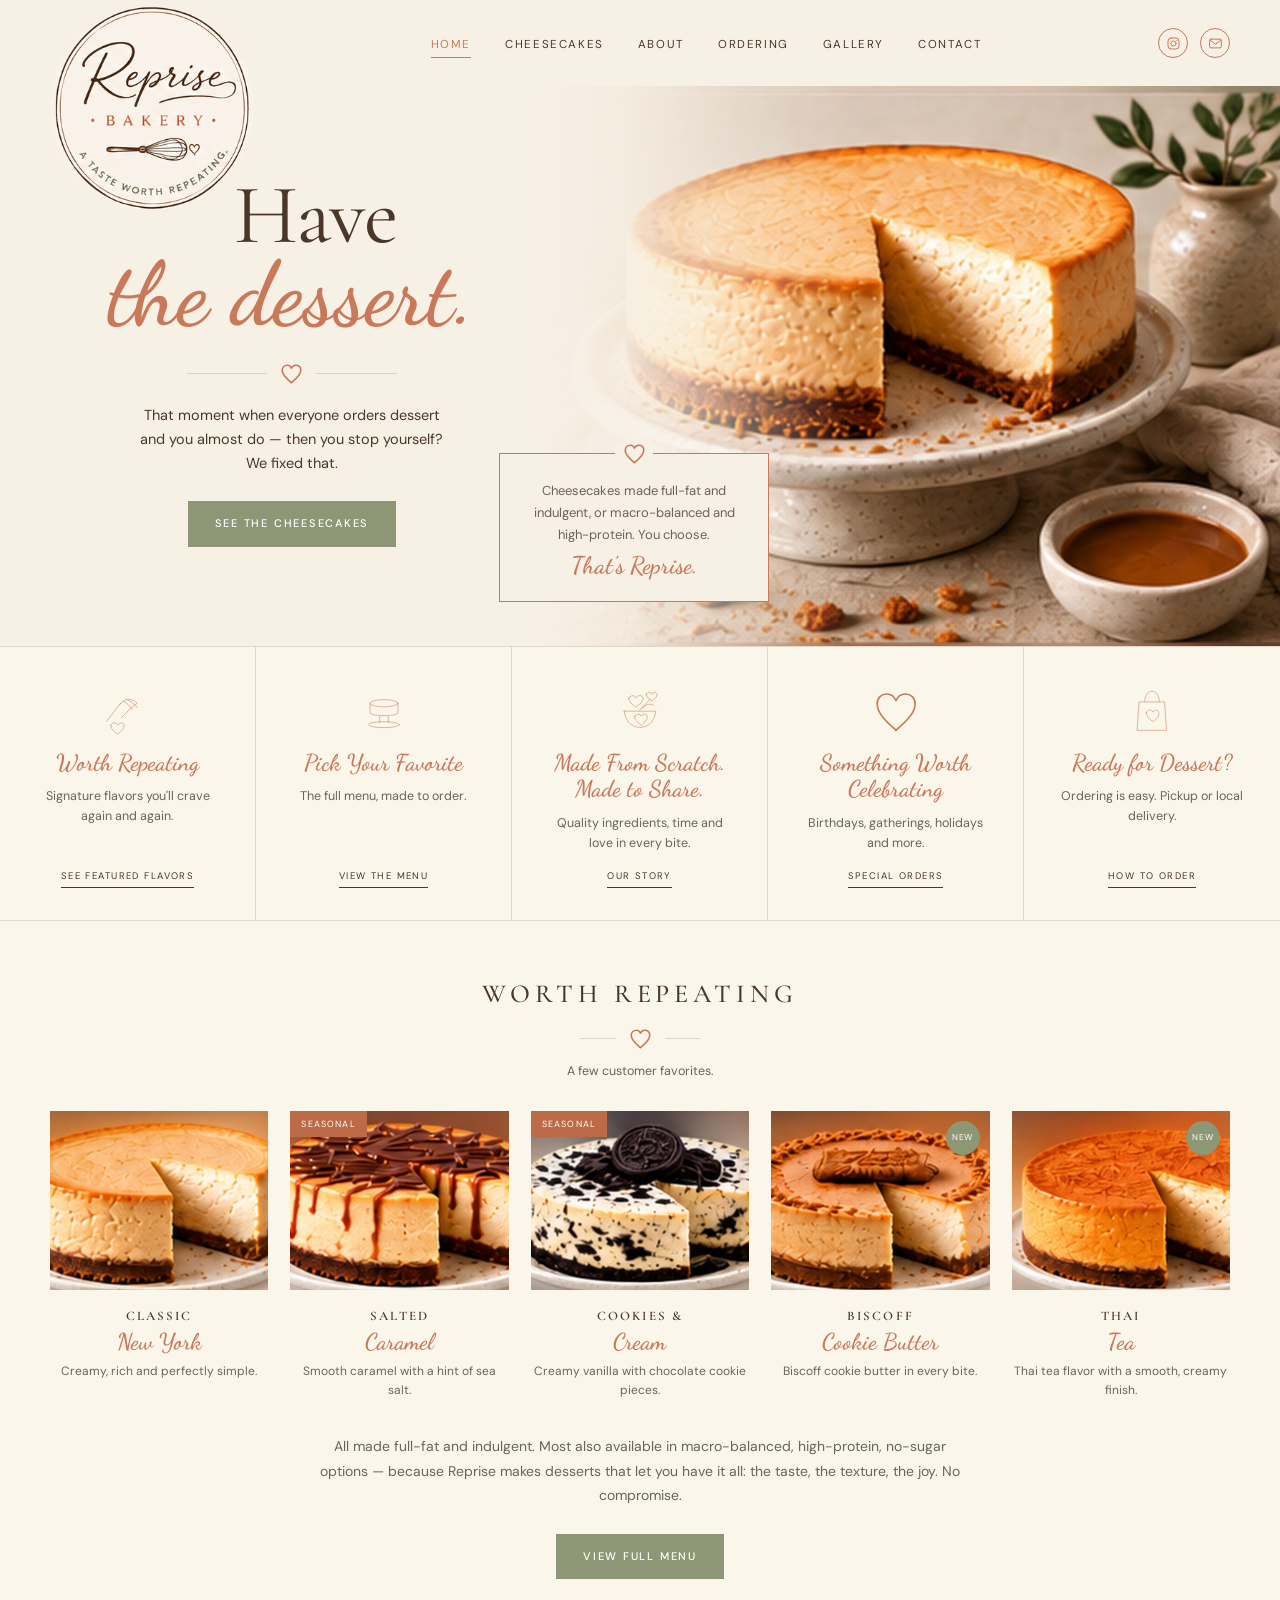
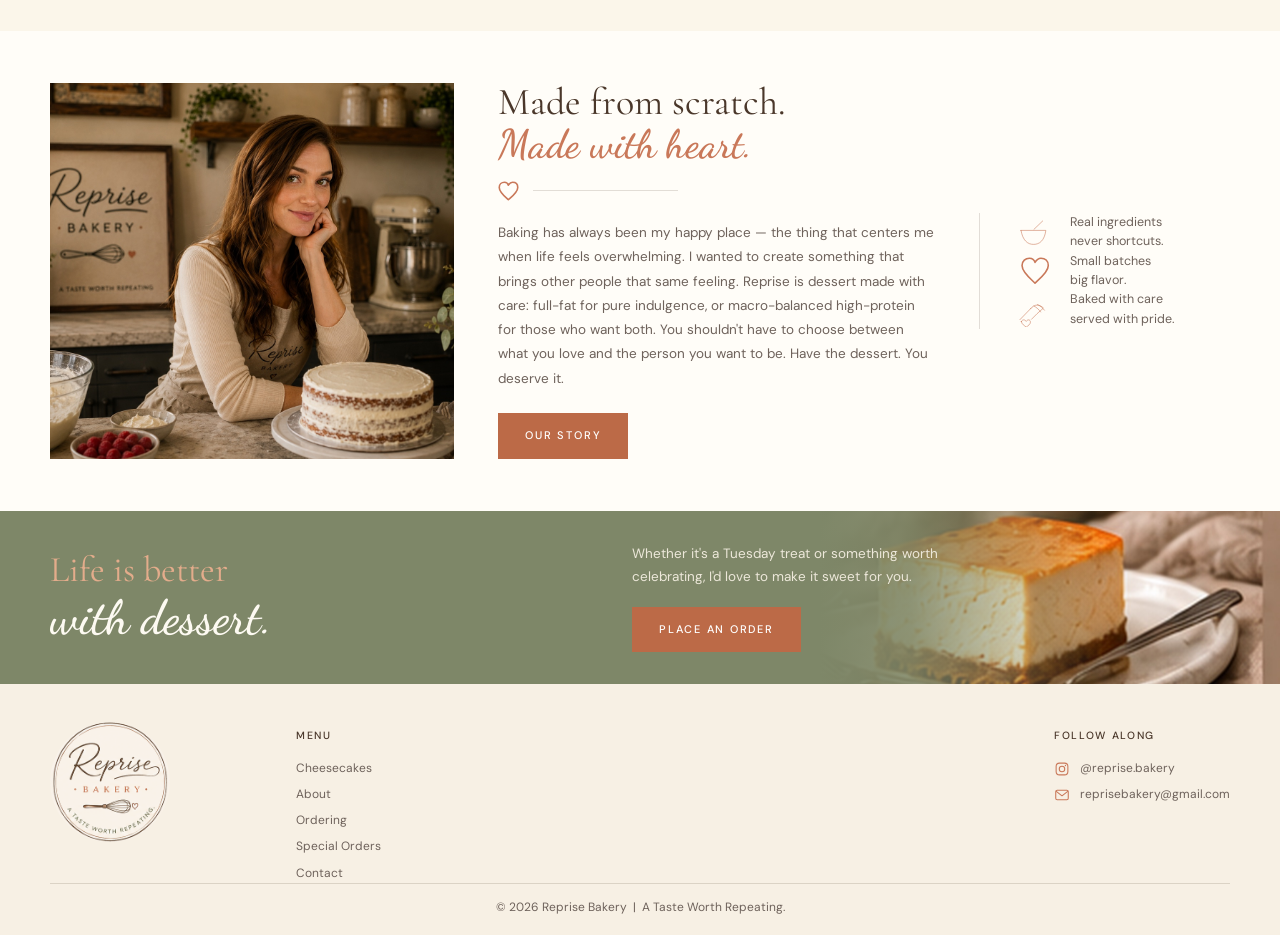
==== commit a3318c51: "Say 'dessert' rather than 'cheesecakes' in the story copy Keeps the About and home story blocks from" ====
--- a/index.html
+++ b/index.html
@@ -220,7 +220,7 @@
     </div>
 
     <p class="promise">All made full-fat and indulgent. Most also available in macro-balanced,
-      high-protein, no-sugar options — because Reprise makes cheesecakes that let you have it all:
+      high-protein, no-sugar options — because Reprise makes desserts that let you have it all:
       the taste, the texture, the joy. No compromise.</p>
 
     <div class="cta-row"><a class="btn btn-sage" href="cheesecakes.html">View Full Menu</a></div>
@@ -236,7 +236,7 @@
       <div class="rule rule--left"><svg><use href="#i-heart"/></svg></div>
       <p>Baking has always been my happy place — the thing that centers me when life feels
         overwhelming. I wanted to create something that brings other people that same feeling.
-        Reprise is cheesecakes made with care: full-fat for pure indulgence, or macro-balanced
+        Reprise is dessert made with care: full-fat for pure indulgence, or macro-balanced
         high-protein for those who want both. You shouldn't have to choose between what you love
         and the person you want to be. Have the dessert. You deserve it.</p>
       <a class="btn btn-terra" href="about.html">Our Story</a>
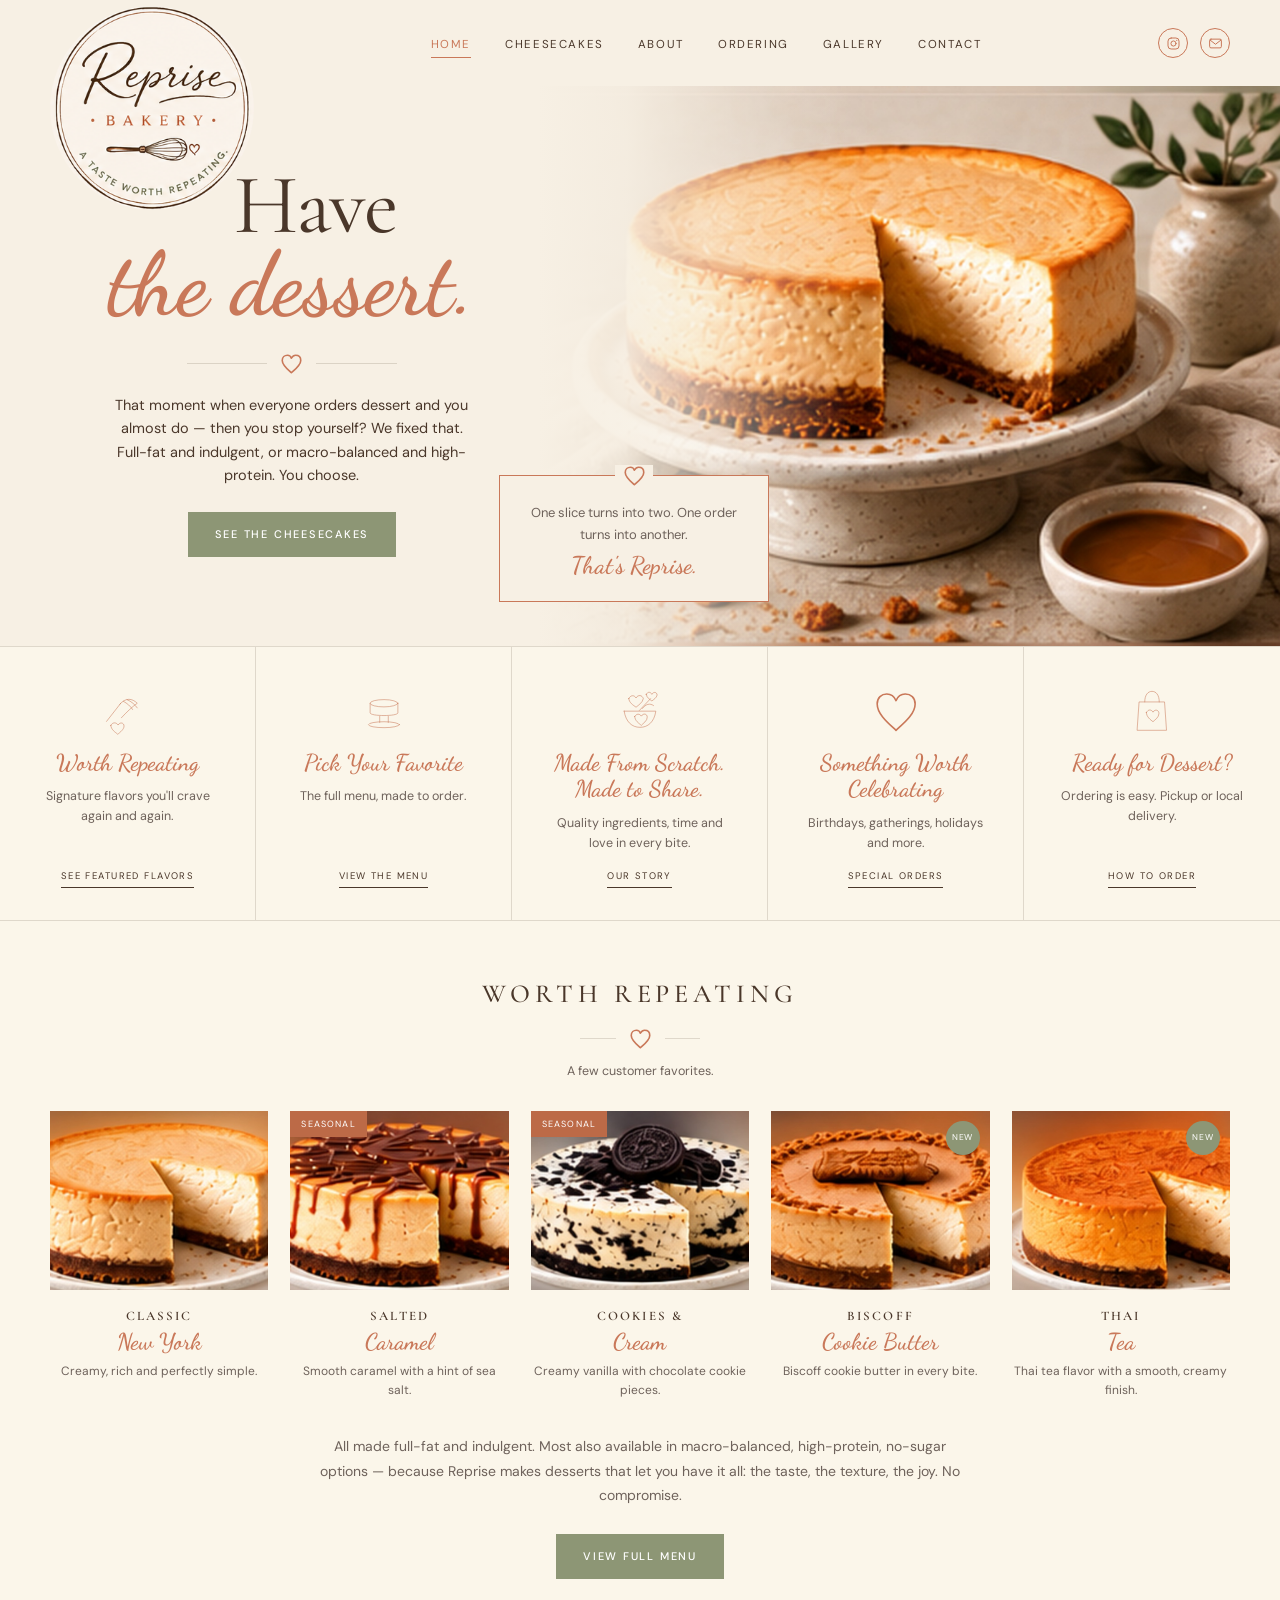
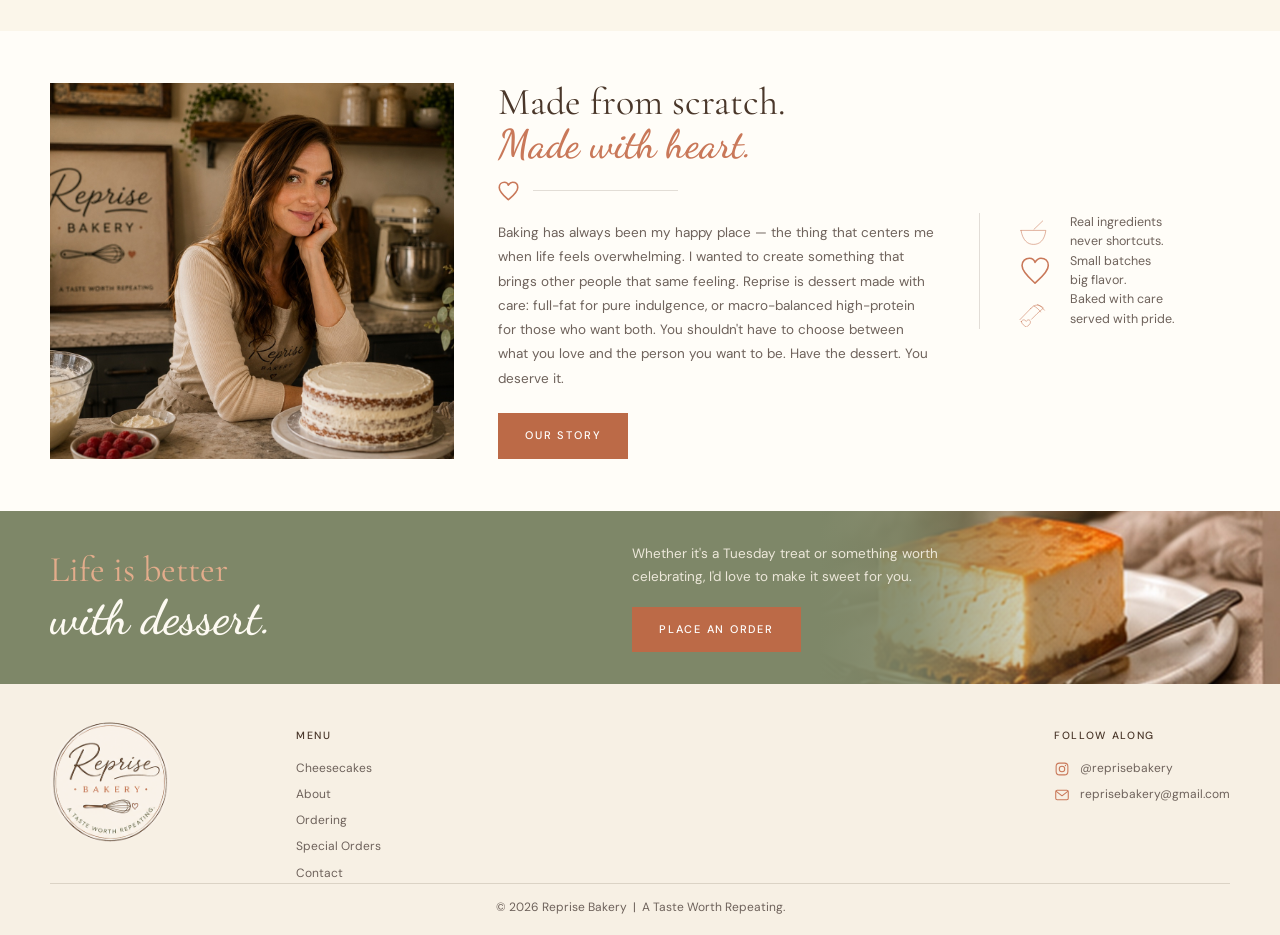
==== commit 3b4d2059: "Add Ordering page; fix Instagram handle; restore the Reprise line - ordering.html: sizes, notice, de" ====
--- a/index.html
+++ b/index.html
@@ -99,12 +99,12 @@
       <li><a class="active" href="#top">Home</a></li>
       <li><a href="cheesecakes.html">Cheesecakes</a></li>
       <li><a href="about.html">About</a></li>
-      <li><a href="#order">Ordering</a></li>
+      <li><a href="ordering.html">Ordering</a></li>
       <li><a href="gallery.html">Gallery</a></li>
-      <li><a href="#order">Contact</a></li>
+      <li><a href="ordering.html#contact">Contact</a></li>
     </ul>
     <div class="nav-icons">
-      <a href="https://instagram.com/reprise.bakery" aria-label="Instagram"><svg><use href="#i-instagram"/></svg></a>
+      <a href="https://instagram.com/reprisebakery" aria-label="Instagram"><svg><use href="#i-instagram"/></svg></a>
       <a href="mailto:reprisebakery@gmail.com" aria-label="Email us"><svg><use href="#i-mail"/></svg></a>
     </div>
   </div>
@@ -119,13 +119,13 @@
     <div class="hero-copy">
       <h1><span class="l1">Have</span><span class="l2">the dessert.</span></h1>
       <div class="rule"><svg><use href="#i-heart"/></svg></div>
-      <p class="hero-sub">That moment when everyone orders dessert and you almost do — then you stop yourself? We fixed that.</p>
+      <p class="hero-sub">That moment when everyone orders dessert and you almost do — then you stop yourself? We fixed that. Full-fat and indulgent, or macro-balanced and high-protein. You choose.</p>
       <a class="btn btn-sage" href="#flavors">See the Cheesecakes</a>
     </div>
   </div>
   <div class="hero-card">
     <span class="heart"><svg><use href="#i-heart"/></svg></span>
-    <p>Cheesecakes made full-fat and indulgent, or macro-balanced and high-protein. You choose.
+    <p>One slice turns into two. One order turns into another.
       <span class="sig">That's Reprise.</span></p>
   </div>
 </section>
@@ -154,13 +154,13 @@
     <span class="ico"><svg><use href="#i-heart-lg"/></svg></span>
     <h3>Something Worth<br>Celebrating</h3>
     <p>Birthdays, gatherings, holidays and more.</p>
-    <a class="tinylink" href="#order">Special Orders</a>
+    <a class="tinylink" href="ordering.html">Special Orders</a>
   </article>
   <article>
     <span class="ico"><svg><use href="#i-bag"/></svg></span>
     <h3>Ready for Dessert?</h3>
     <p>Ordering is easy. Pickup or local delivery.</p>
-    <a class="tinylink" href="#order">How to Order</a>
+    <a class="tinylink" href="ordering.html">How to Order</a>
   </article>
 </section>
 
@@ -259,7 +259,7 @@
     <div>
       <p>Whether it's a Tuesday treat or something worth celebrating,
         I'd love to make it sweet for you.</p>
-      <a class="btn btn-terra" href="mailto:reprisebakery@gmail.com">Place an Order</a>
+      <a class="btn btn-terra" href="ordering.html">Place an Order</a>
     </div>
   </div>
 </section>
@@ -276,16 +276,16 @@
         <ul>
           <li><a href="cheesecakes.html">Cheesecakes</a></li>
           <li><a href="about.html">About</a></li>
-          <li><a href="#order">Ordering</a></li>
-          <li><a href="#order">Special Orders</a></li>
-          <li><a href="#order">Contact</a></li>
+          <li><a href="ordering.html">Ordering</a></li>
+          <li><a href="ordering.html">Special Orders</a></li>
+          <li><a href="ordering.html#contact">Contact</a></li>
         </ul>
       </div>
       <div>
         <h4>Follow Along</h4>
         <ul class="contact-list">
           <li><span class="ico"><svg><use href="#i-instagram"/></svg></span>
-              <a href="https://instagram.com/reprise.bakery">@reprise.bakery</a></li>
+              <a href="https://instagram.com/reprisebakery">@reprisebakery</a></li>
           <li><span class="ico"><svg><use href="#i-mail"/></svg></span>
               <a href="mailto:reprisebakery@gmail.com">reprisebakery@gmail.com</a></li>
         </ul>
--- a/assets/site.css
+++ b/assets/site.css
@@ -118,7 +118,7 @@
 }
 .hero .rule{width:210px;margin:22px auto 20px}
 .hero-sub{
-  margin:0 auto 26px;max-width:310px;font-size:14.5px;line-height:1.65;color:var(--brown);
+  margin:0 auto 24px;max-width:358px;font-size:14.5px;line-height:1.62;color:var(--brown);
 }
 .hero-card{
   position:absolute;z-index:3;left:39%;bottom:44px;width:270px;
@@ -469,3 +469,68 @@
   .about-promise .inner .shot{order:2}
   .about-values ul{grid-template-columns:1fr;gap:34px}
 }
+
+/* the name story on the about page */
+.name-story{max-width:620px;margin:0 auto;padding:0 0 58px;text-align:center}
+.name-story .rule{width:150px;margin:0 auto 20px}
+.name-story p{
+  margin:0;font-family:var(--serif);font-size:21px;line-height:1.62;color:var(--brown);
+}
+.name-story em{
+  font-family:var(--script);font-style:normal;font-weight:600;
+  color:var(--terracotta);font-size:1.25em;
+}
+@media (max-width:620px){ .name-story p{font-size:18px} }
+
+/* ============================================================
+   ORDERING PAGE
+   ============================================================ */
+.order-steps{
+  display:grid;grid-template-columns:repeat(3,1fr);gap:34px;
+  padding:20px 0 56px;
+}
+.order-steps li{list-style:none;text-align:center}
+.order-steps .n{
+  display:grid;place-items:center;width:46px;height:46px;margin:0 auto 14px;
+  border:1px solid var(--terracotta);border-radius:50%;
+  font-family:var(--serif);font-size:20px;color:var(--terracotta);
+}
+.order-steps h3{
+  font-family:var(--script);font-weight:600;color:var(--terracotta);
+  font-size:24px;margin:0 0 8px;line-height:1.15;
+}
+.order-steps p{margin:0;font-size:13.5px;line-height:1.7;color:var(--brown-soft)}
+
+.order-facts{background:var(--cream-lite);padding:52px 0}
+.order-facts dl{
+  display:grid;grid-template-columns:repeat(2,1fr);gap:30px 52px;margin:0;
+}
+.order-facts dt{
+  font-family:var(--serif);font-size:13px;letter-spacing:.15em;text-transform:uppercase;
+  margin-bottom:7px;
+}
+.order-facts dd{margin:0;font-size:14px;line-height:1.75;color:var(--brown-soft)}
+.order-facts .note{
+  grid-column:1/-1;margin:6px 0 0;padding-top:22px;border-top:1px solid var(--line);
+  font-size:13px;line-height:1.75;color:var(--brown-soft);
+}
+
+.order-contact{padding:56px 0 64px;text-align:center}
+.order-contact h2{
+  font-family:var(--serif);font-weight:500;margin:0;
+  font-size:26px;letter-spacing:.15em;text-transform:uppercase;
+}
+.order-contact .rule{width:130px;margin:14px auto 18px}
+.order-contact p{margin:0 auto 24px;max-width:460px;font-size:14px;line-height:1.75;color:var(--brown-soft)}
+.order-contact ul{
+  list-style:none;margin:0 0 28px;padding:0;
+  display:flex;justify-content:center;gap:38px;flex-wrap:wrap;
+}
+.order-contact li{display:flex;align-items:center;gap:10px;font-size:14px}
+.order-contact .ico{width:18px;height:18px;flex:none;color:var(--terracotta)}
+
+@media (max-width:820px){
+  .order-steps{grid-template-columns:1fr;gap:30px;padding-bottom:44px}
+  .order-facts dl{grid-template-columns:1fr;gap:24px}
+  .order-contact ul{flex-direction:column;align-items:center;gap:14px}
+}
